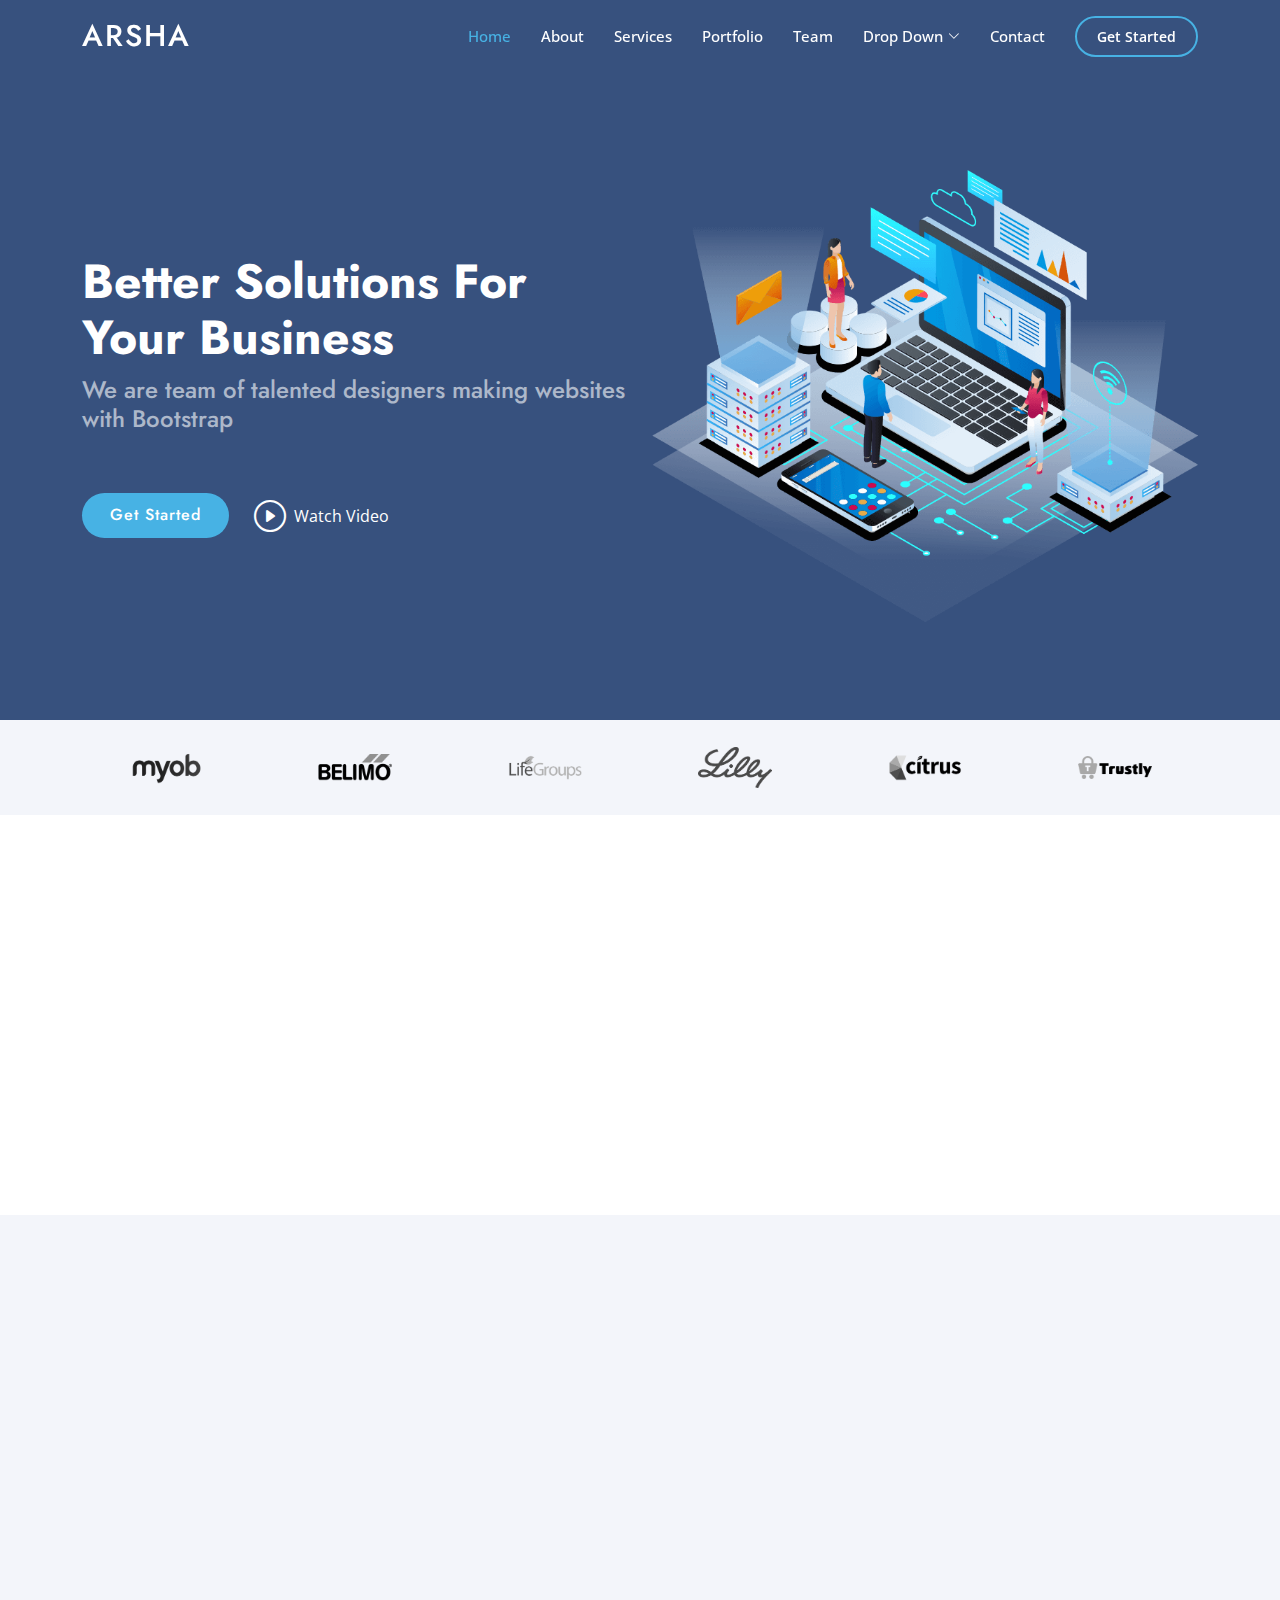
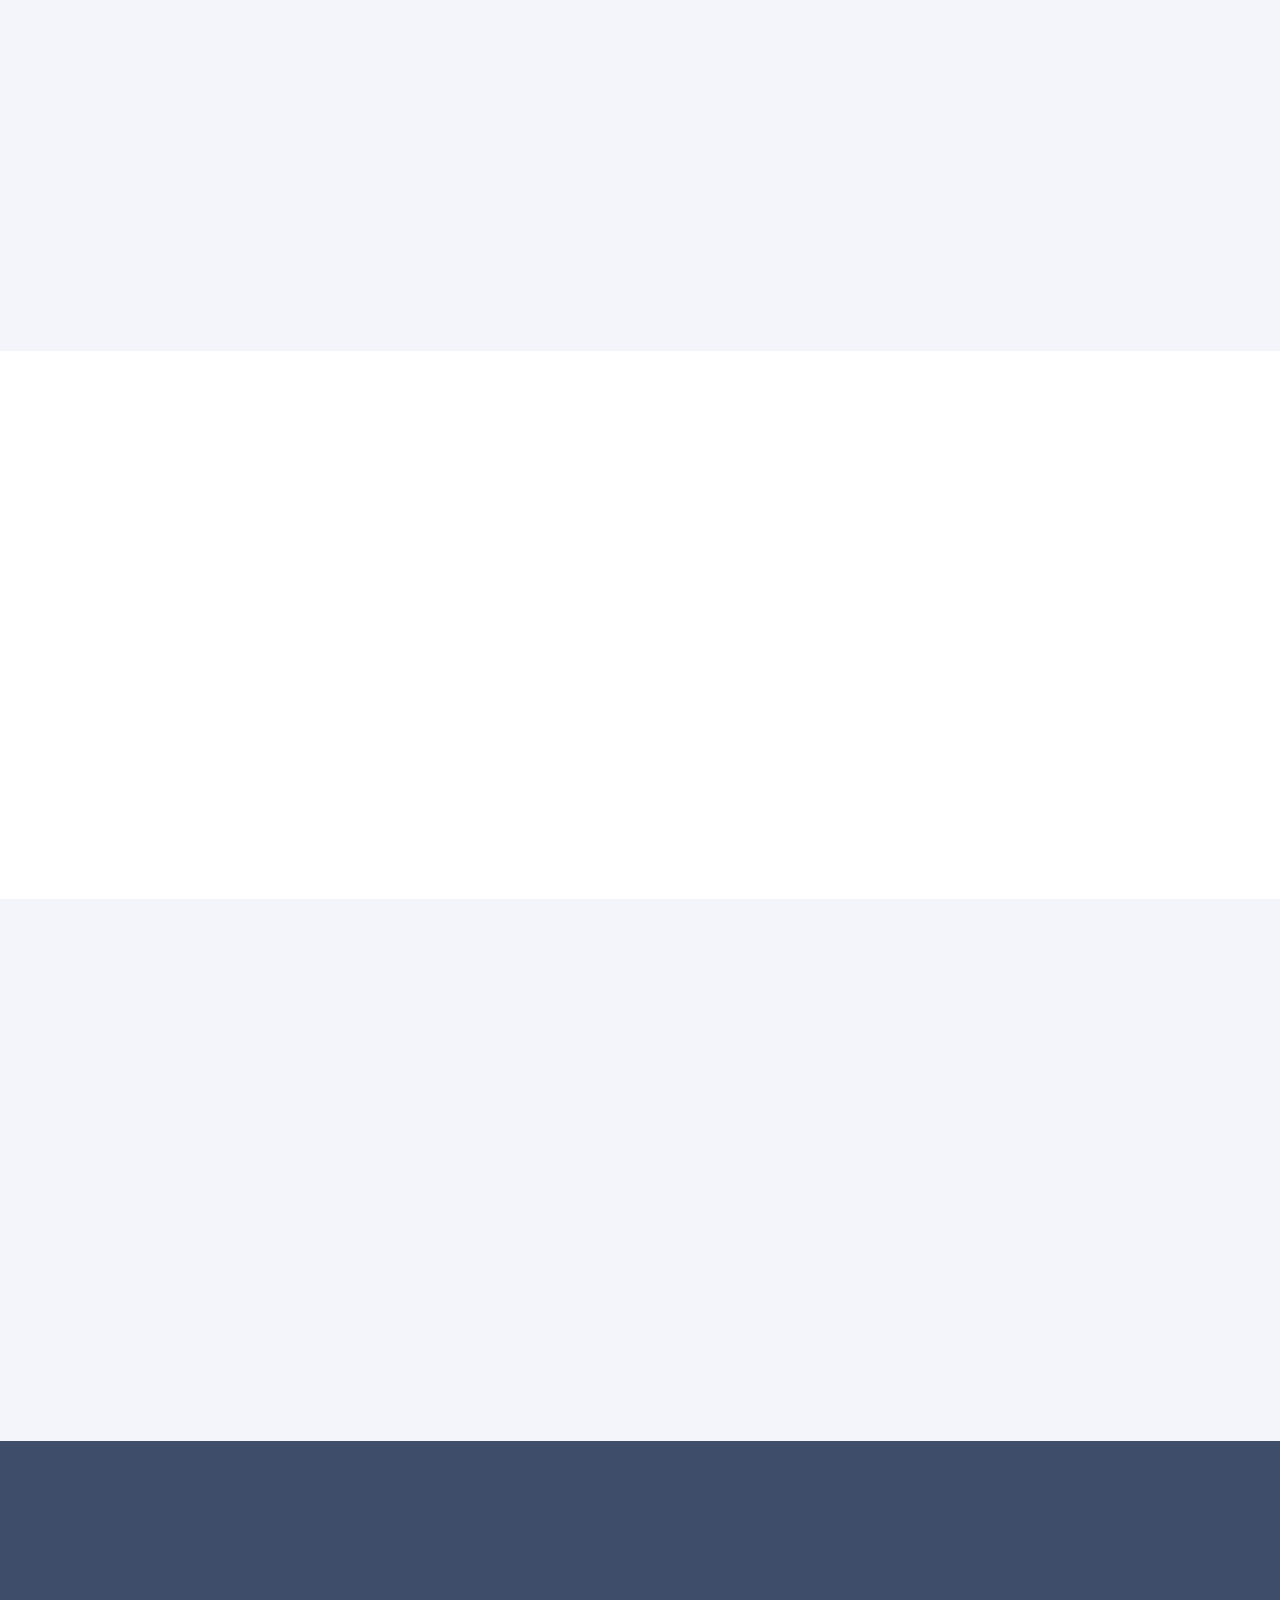
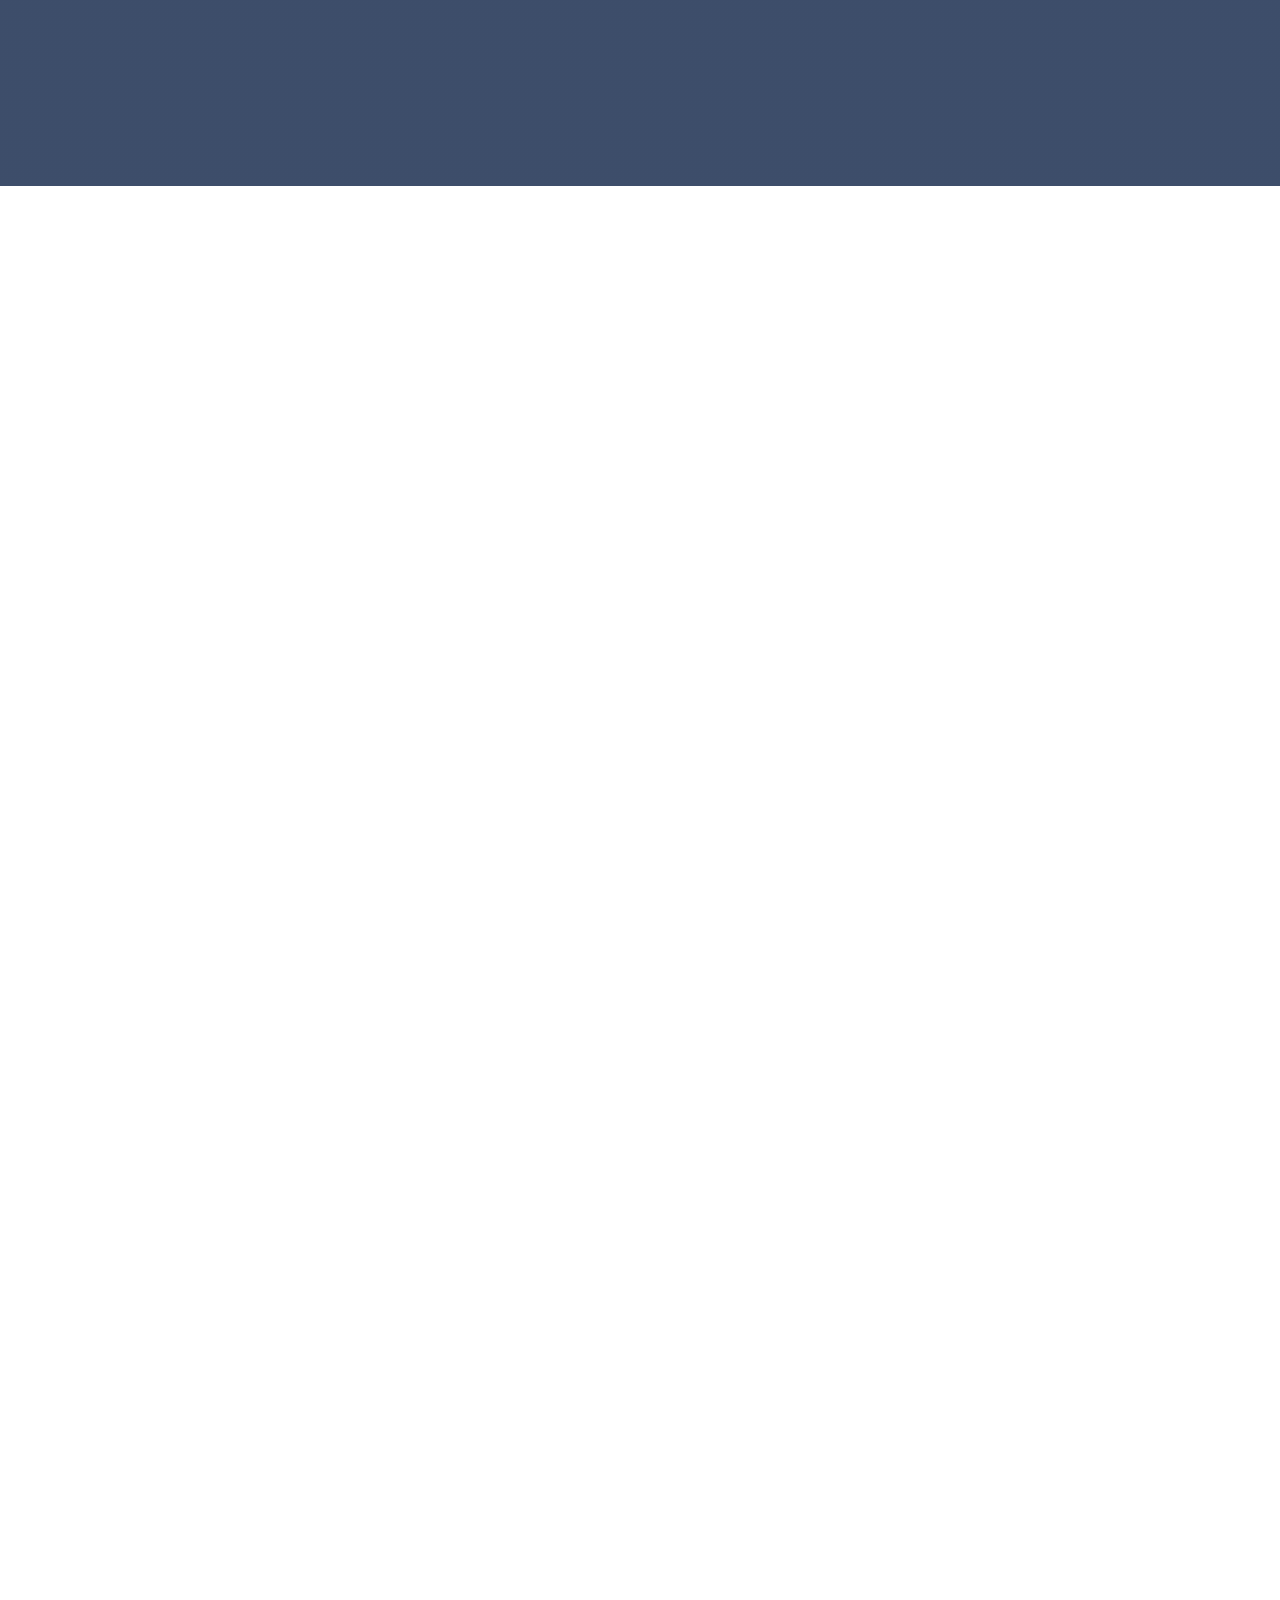
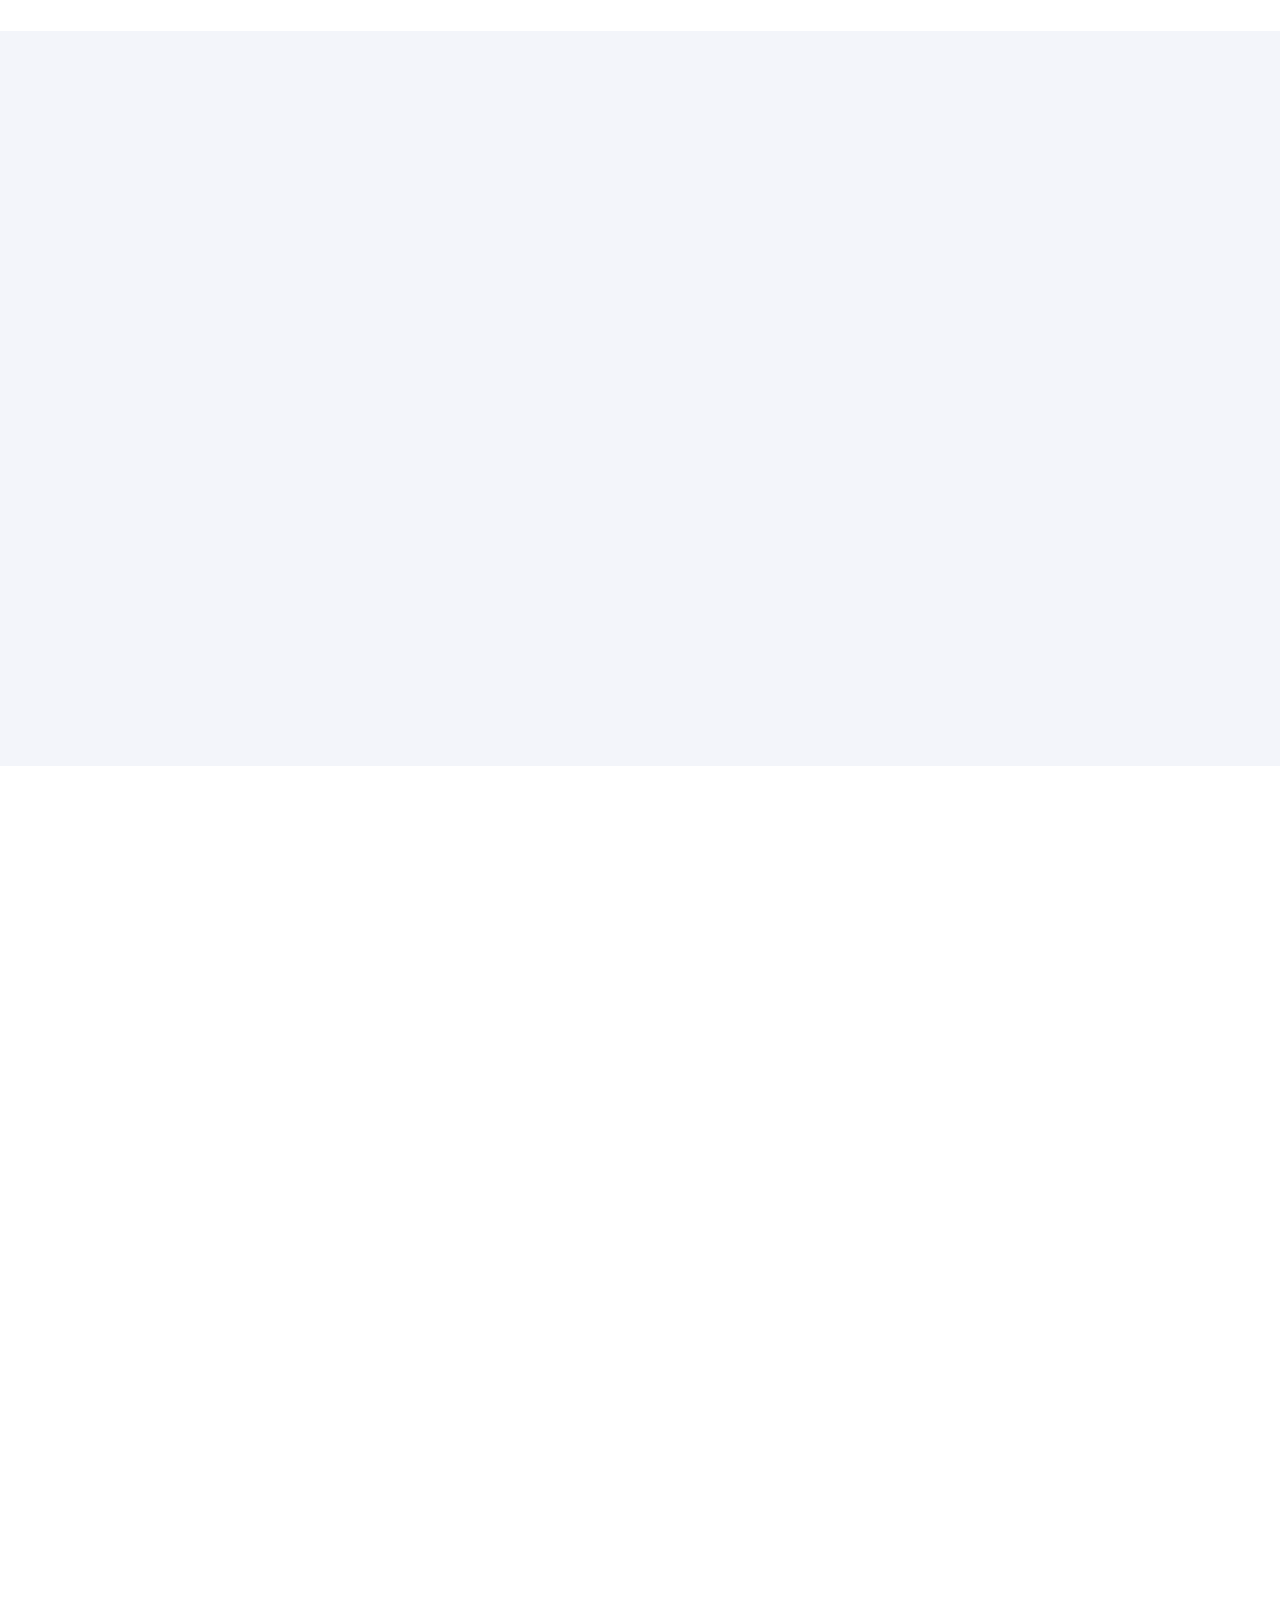
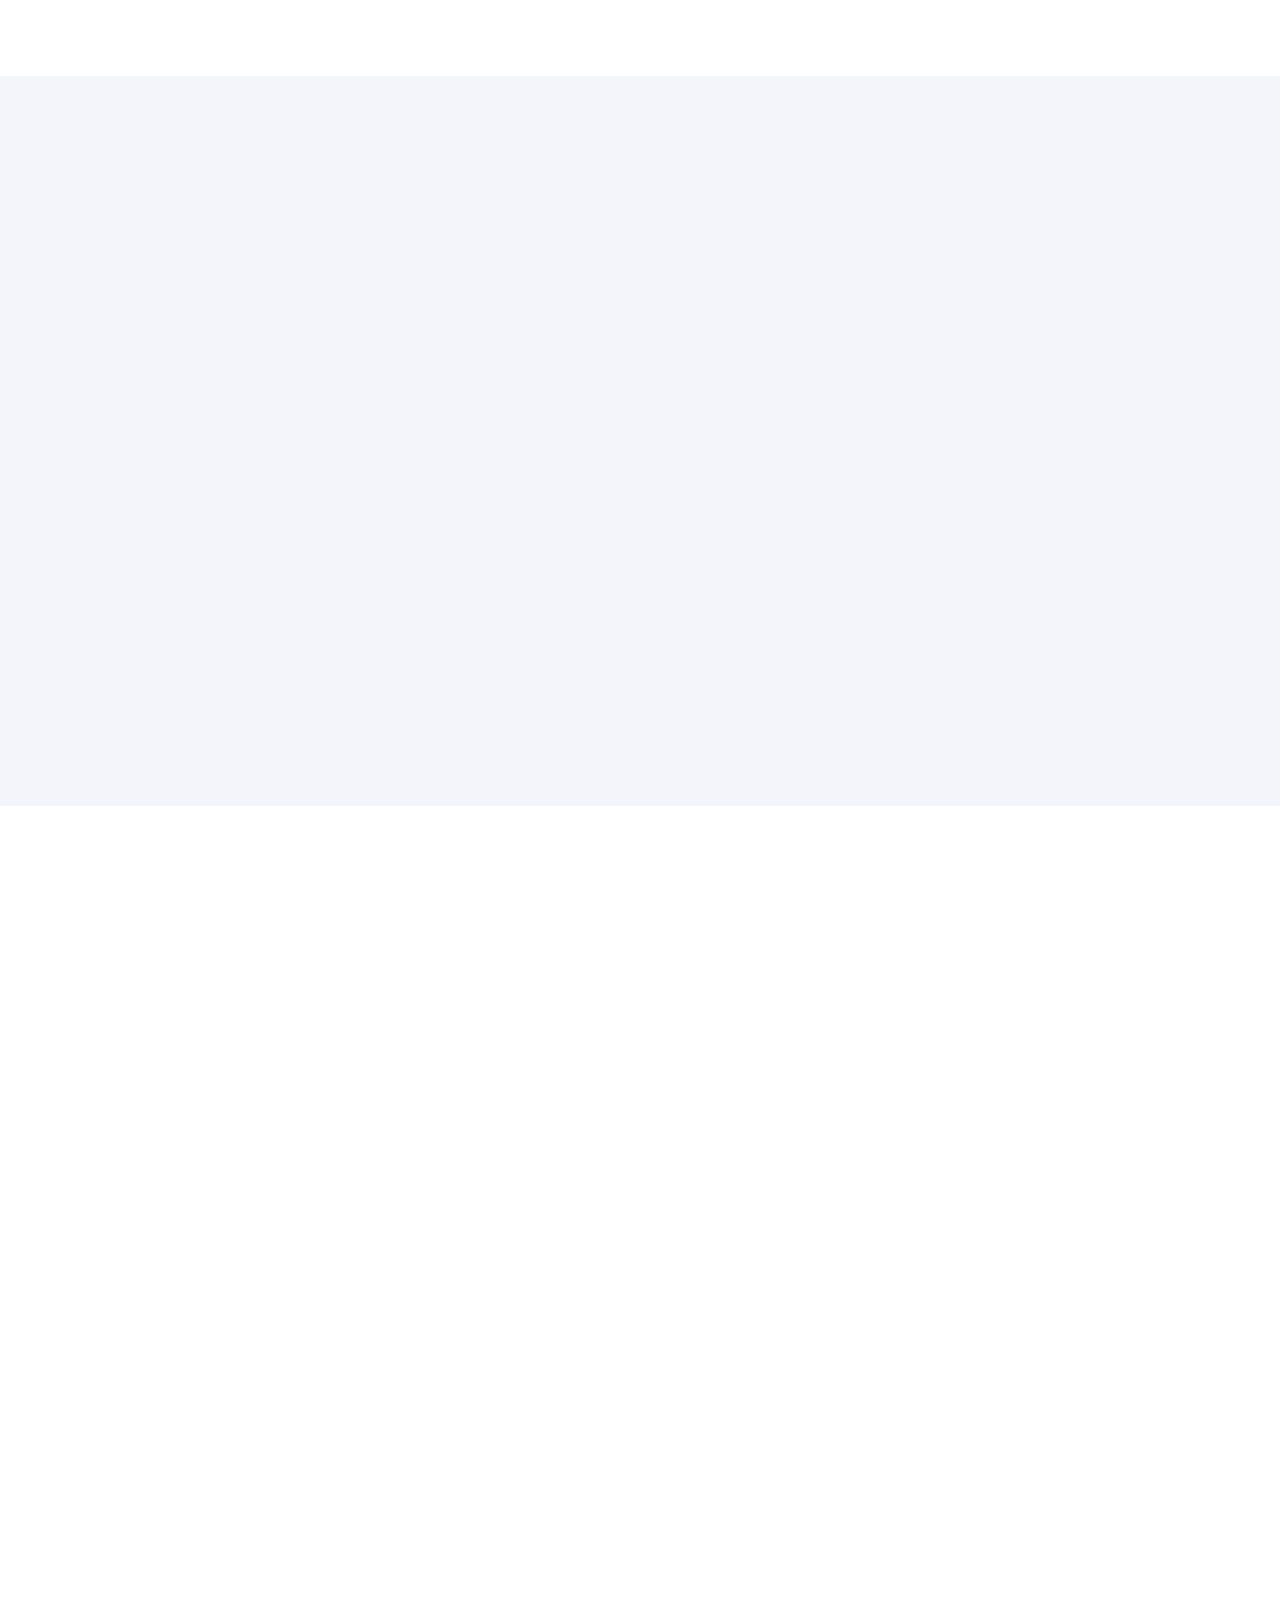
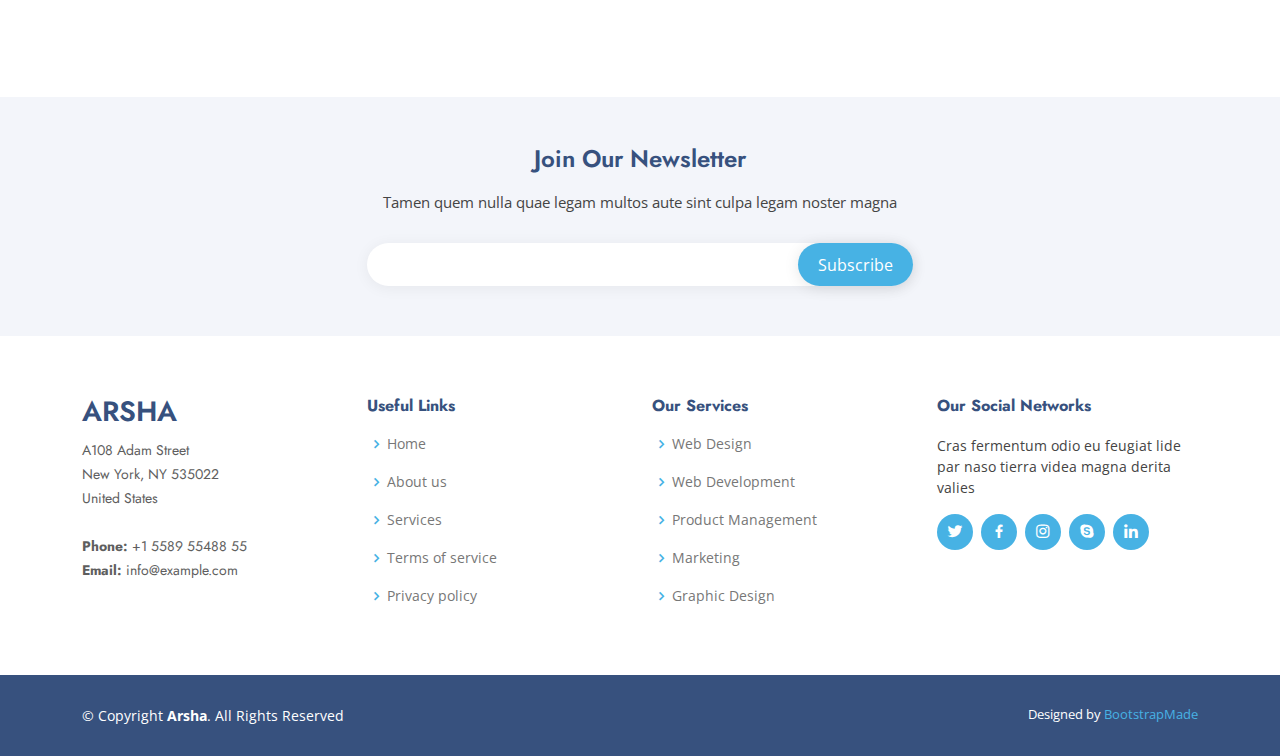
==== Arsha/index.html @ c4d9ca91 "criando pagina principal" ====
<!DOCTYPE html>
<html lang="en">

<head>
  <meta charset="utf-8">
  <meta content="width=device-width, initial-scale=1.0" name="viewport">

  <title>SkillTech</title>
  <meta content="" name="description">
  <meta content="" name="keywords">

  <!-- Favicons -->
  <link href="assets/img/favicon.png" rel="icon">
  <link href="assets/img/apple-touch-icon.png" rel="apple-touch-icon">

  <!-- Google Fonts -->
  <link href="https://fonts.googleapis.com/css?family=Open+Sans:300,300i,400,400i,600,600i,700,700i|Jost:300,300i,400,400i,500,500i,600,600i,700,700i|Poppins:300,300i,400,400i,500,500i,600,600i,700,700i" rel="stylesheet">

  <!-- Vendor CSS Files -->
  <link href="assets/vendor/aos/aos.css" rel="stylesheet">
  <link href="assets/vendor/bootstrap/css/bootstrap.min.css" rel="stylesheet">
  <link href="assets/vendor/bootstrap-icons/bootstrap-icons.css" rel="stylesheet">
  <link href="assets/vendor/boxicons/css/boxicons.min.css" rel="stylesheet">
  <link href="assets/vendor/glightbox/css/glightbox.min.css" rel="stylesheet">
  <link href="assets/vendor/remixicon/remixicon.css" rel="stylesheet">
  <link href="assets/vendor/swiper/swiper-bundle.min.css" rel="stylesheet">

  <!-- Template Main CSS File -->
  <link href="assets/css/style.css" rel="stylesheet">

  <!-- =======================================================
  * Template Name: Arsha
  * Updated: Sep 18 2023 with Bootstrap v5.3.2
  * Template URL: https://bootstrapmade.com/arsha-free-bootstrap-html-template-corporate/
  * Author: BootstrapMade.com
  * License: https://bootstrapmade.com/license/
  ======================================================== -->
</head>

<body>

  <!-- ======= Header ======= -->
  <header id="header" class="fixed-top ">
    <div class="container d-flex align-items-center">

      <h1 class="logo me-auto"><a href="index.html">Arsha</a></h1>
      <!-- Uncomment below if you prefer to use an image logo -->
      <!-- <a href="index.html" class="logo me-auto"><img src="assets/img/logo.png" alt="" class="img-fluid"></a>-->

      <nav id="navbar" class="navbar">
        <ul>
          <li><a class="nav-link scrollto active" href="#hero">Home</a></li>
          <li><a class="nav-link scrollto" href="#about">About</a></li>
          <li><a class="nav-link scrollto" href="#services">Services</a></li>
          <li><a class="nav-link   scrollto" href="#portfolio">Portfolio</a></li>
          <li><a class="nav-link scrollto" href="#team">Team</a></li>
          <li class="dropdown"><a href="#"><span>Drop Down</span> <i class="bi bi-chevron-down"></i></a>
            <ul>
              <li><a href="#">Drop Down 1</a></li>
              <li class="dropdown"><a href="#"><span>Deep Drop Down</span> <i class="bi bi-chevron-right"></i></a>
                <ul>
                  <li><a href="#">Deep Drop Down 1</a></li>
                  <li><a href="#">Deep Drop Down 2</a></li>
                  <li><a href="#">Deep Drop Down 3</a></li>
                  <li><a href="#">Deep Drop Down 4</a></li>
                  <li><a href="#">Deep Drop Down 5</a></li>
                </ul>
              </li>
              <li><a href="#">Drop Down 2</a></li>
              <li><a href="#">Drop Down 3</a></li>
              <li><a href="#">Drop Down 4</a></li>
            </ul>
          </li>
          <li><a class="nav-link scrollto" href="#contact">Contact</a></li>
          <li><a class="getstarted scrollto" href="#about">Get Started</a></li>
        </ul>
        <i class="bi bi-list mobile-nav-toggle"></i>
      </nav><!-- .navbar -->

    </div>
  </header><!-- End Header -->

  <!-- ======= Hero Section ======= -->
  <section id="hero" class="d-flex align-items-center">

    <div class="container">
      <div class="row">
        <div class="col-lg-6 d-flex flex-column justify-content-center pt-4 pt-lg-0 order-2 order-lg-1" data-aos="fade-up" data-aos-delay="200">
          <h1>Better Solutions For Your Business</h1>
          <h2>We are team of talented designers making websites with Bootstrap</h2>
          <div class="d-flex justify-content-center justify-content-lg-start">
            <a href="#about" class="btn-get-started scrollto">Get Started</a>
            <a href="https://www.youtube.com/watch?v=jDDaplaOz7Q" class="glightbox btn-watch-video"><i class="bi bi-play-circle"></i><span>Watch Video</span></a>
          </div>
        </div>
        <div class="col-lg-6 order-1 order-lg-2 hero-img" data-aos="zoom-in" data-aos-delay="200">
          <img src="assets/img/hero-img.png" class="img-fluid animated" alt="">
        </div>
      </div>
    </div>

  </section><!-- End Hero -->

  <main id="main">

    <!-- ======= Clients Section ======= -->
    <section id="clients" class="clients section-bg">
      <div class="container">

        <div class="row" data-aos="zoom-in">

          <div class="col-lg-2 col-md-4 col-6 d-flex align-items-center justify-content-center">
            <img src="assets/img/clients/client-1.png" class="img-fluid" alt="">
          </div>

          <div class="col-lg-2 col-md-4 col-6 d-flex align-items-center justify-content-center">
            <img src="assets/img/clients/client-2.png" class="img-fluid" alt="">
          </div>

          <div class="col-lg-2 col-md-4 col-6 d-flex align-items-center justify-content-center">
            <img src="assets/img/clients/client-3.png" class="img-fluid" alt="">
          </div>

          <div class="col-lg-2 col-md-4 col-6 d-flex align-items-center justify-content-center">
            <img src="assets/img/clients/client-4.png" class="img-fluid" alt="">
          </div>

          <div class="col-lg-2 col-md-4 col-6 d-flex align-items-center justify-content-center">
            <img src="assets/img/clients/client-5.png" class="img-fluid" alt="">
          </div>

          <div class="col-lg-2 col-md-4 col-6 d-flex align-items-center justify-content-center">
            <img src="assets/img/clients/client-6.png" class="img-fluid" alt="">
          </div>

        </div>

      </div>
    </section><!-- End Cliens Section -->

    <!-- ======= About Us Section ======= -->
    <section id="about" class="about">
      <div class="container" data-aos="fade-up">

        <div class="section-title">
          <h2>About Us</h2>
        </div>

        <div class="row content">
          <div class="col-lg-6">
            <p>
              Lorem ipsum dolor sit amet, consectetur adipiscing elit, sed do eiusmod tempor incididunt ut labore et dolore
              magna aliqua.
            </p>
            <ul>
              <li><i class="ri-check-double-line"></i> Ullamco laboris nisi ut aliquip ex ea commodo consequat</li>
              <li><i class="ri-check-double-line"></i> Duis aute irure dolor in reprehenderit in voluptate velit</li>
              <li><i class="ri-check-double-line"></i> Ullamco laboris nisi ut aliquip ex ea commodo consequat</li>
            </ul>
          </div>
          <div class="col-lg-6 pt-4 pt-lg-0">
            <p>
              Ullamco laboris nisi ut aliquip ex ea commodo consequat. Duis aute irure dolor in reprehenderit in voluptate
              velit esse cillum dolore eu fugiat nulla pariatur. Excepteur sint occaecat cupidatat non proident, sunt in
              culpa qui officia deserunt mollit anim id est laborum.
            </p>
            <a href="#" class="btn-learn-more">Learn More</a>
          </div>
        </div>

      </div>
    </section><!-- End About Us Section -->

    <!-- ======= Why Us Section ======= -->
    <section id="why-us" class="why-us section-bg">
      <div class="container-fluid" data-aos="fade-up">

        <div class="row">

          <div class="col-lg-7 d-flex flex-column justify-content-center align-items-stretch  order-2 order-lg-1">

            <div class="content">
              <h3>Eum ipsam laborum deleniti <strong>velit pariatur architecto aut nihil</strong></h3>
              <p>
                Lorem ipsum dolor sit amet, consectetur adipiscing elit, sed do eiusmod tempor incididunt ut labore et dolore magna aliqua. Duis aute irure dolor in reprehenderit
              </p>
            </div>

            <div class="accordion-list">
              <ul>
                <li>
                  <a data-bs-toggle="collapse" class="collapse" data-bs-target="#accordion-list-1"><span>01</span> Non consectetur a erat nam at lectus urna duis? <i class="bx bx-chevron-down icon-show"></i><i class="bx bx-chevron-up icon-close"></i></a>
                  <div id="accordion-list-1" class="collapse show" data-bs-parent=".accordion-list">
                    <p>
                      Feugiat pretium nibh ipsum consequat. Tempus iaculis urna id volutpat lacus laoreet non curabitur gravida. Venenatis lectus magna fringilla urna porttitor rhoncus dolor purus non.
                    </p>
                  </div>
                </li>

                <li>
                  <a data-bs-toggle="collapse" data-bs-target="#accordion-list-2" class="collapsed"><span>02</span> Feugiat scelerisque varius morbi enim nunc? <i class="bx bx-chevron-down icon-show"></i><i class="bx bx-chevron-up icon-close"></i></a>
                  <div id="accordion-list-2" class="collapse" data-bs-parent=".accordion-list">
                    <p>
                      Dolor sit amet consectetur adipiscing elit pellentesque habitant morbi. Id interdum velit laoreet id donec ultrices. Fringilla phasellus faucibus scelerisque eleifend donec pretium. Est pellentesque elit ullamcorper dignissim. Mauris ultrices eros in cursus turpis massa tincidunt dui.
                    </p>
                  </div>
                </li>

                <li>
                  <a data-bs-toggle="collapse" data-bs-target="#accordion-list-3" class="collapsed"><span>03</span> Dolor sit amet consectetur adipiscing elit? <i class="bx bx-chevron-down icon-show"></i><i class="bx bx-chevron-up icon-close"></i></a>
                  <div id="accordion-list-3" class="collapse" data-bs-parent=".accordion-list">
                    <p>
                      Eleifend mi in nulla posuere sollicitudin aliquam ultrices sagittis orci. Faucibus pulvinar elementum integer enim. Sem nulla pharetra diam sit amet nisl suscipit. Rutrum tellus pellentesque eu tincidunt. Lectus urna duis convallis convallis tellus. Urna molestie at elementum eu facilisis sed odio morbi quis
                    </p>
                  </div>
                </li>

              </ul>
            </div>

          </div>

          <div class="col-lg-5 align-items-stretch order-1 order-lg-2 img" style='background-image: url("assets/img/why-us.png");' data-aos="zoom-in" data-aos-delay="150">&nbsp;</div>
        </div>

      </div>
    </section><!-- End Why Us Section -->

    <!-- ======= Skills Section ======= -->
    <section id="skills" class="skills">
      <div class="container" data-aos="fade-up">

        <div class="row">
          <div class="col-lg-6 d-flex align-items-center" data-aos="fade-right" data-aos-delay="100">
            <img src="assets/img/skills.png" class="img-fluid" alt="">
          </div>
          <div class="col-lg-6 pt-4 pt-lg-0 content" data-aos="fade-left" data-aos-delay="100">
            <h3>Voluptatem dignissimos provident quasi corporis voluptates</h3>
            <p class="fst-italic">
              Lorem ipsum dolor sit amet, consectetur adipiscing elit, sed do eiusmod tempor incididunt ut labore et dolore
              magna aliqua.
            </p>

            <div class="skills-content">

              <div class="progress">
                <span class="skill">HTML <i class="val">100%</i></span>
                <div class="progress-bar-wrap">
                  <div class="progress-bar" role="progressbar" aria-valuenow="100" aria-valuemin="0" aria-valuemax="100"></div>
                </div>
              </div>

              <div class="progress">
                <span class="skill">CSS <i class="val">90%</i></span>
                <div class="progress-bar-wrap">
                  <div class="progress-bar" role="progressbar" aria-valuenow="90" aria-valuemin="0" aria-valuemax="100"></div>
                </div>
              </div>

              <div class="progress">
                <span class="skill">JavaScript <i class="val">75%</i></span>
                <div class="progress-bar-wrap">
                  <div class="progress-bar" role="progressbar" aria-valuenow="75" aria-valuemin="0" aria-valuemax="100"></div>
                </div>
              </div>

              <div class="progress">
                <span class="skill">Photoshop <i class="val">55%</i></span>
                <div class="progress-bar-wrap">
                  <div class="progress-bar" role="progressbar" aria-valuenow="55" aria-valuemin="0" aria-valuemax="100"></div>
                </div>
              </div>

            </div>

          </div>
        </div>

      </div>
    </section><!-- End Skills Section -->

    <!-- ======= Services Section ======= -->
    <section id="services" class="services section-bg">
      <div class="container" data-aos="fade-up">

        <div class="section-title">
          <h2>Services</h2>
          <p>Magnam dolores commodi suscipit. Necessitatibus eius consequatur ex aliquid fuga eum quidem. Sit sint consectetur velit. Quisquam quos quisquam cupiditate. Et nemo qui impedit suscipit alias ea. Quia fugiat sit in iste officiis commodi quidem hic quas.</p>
        </div>

        <div class="row">
          <div class="col-xl-3 col-md-6 d-flex align-items-stretch" data-aos="zoom-in" data-aos-delay="100">
            <div class="icon-box">
              <div class="icon"><i class="bx bxl-dribbble"></i></div>
              <h4><a href="">Lorem Ipsum</a></h4>
              <p>Voluptatum deleniti atque corrupti quos dolores et quas molestias excepturi</p>
            </div>
          </div>

          <div class="col-xl-3 col-md-6 d-flex align-items-stretch mt-4 mt-md-0" data-aos="zoom-in" data-aos-delay="200">
            <div class="icon-box">
              <div class="icon"><i class="bx bx-file"></i></div>
              <h4><a href="">Sed ut perspici</a></h4>
              <p>Duis aute irure dolor in reprehenderit in voluptate velit esse cillum dolore</p>
            </div>
          </div>

          <div class="col-xl-3 col-md-6 d-flex align-items-stretch mt-4 mt-xl-0" data-aos="zoom-in" data-aos-delay="300">
            <div class="icon-box">
              <div class="icon"><i class="bx bx-tachometer"></i></div>
              <h4><a href="">Magni Dolores</a></h4>
              <p>Excepteur sint occaecat cupidatat non proident, sunt in culpa qui officia</p>
            </div>
          </div>

          <div class="col-xl-3 col-md-6 d-flex align-items-stretch mt-4 mt-xl-0" data-aos="zoom-in" data-aos-delay="400">
            <div class="icon-box">
              <div class="icon"><i class="bx bx-layer"></i></div>
              <h4><a href="">Nemo Enim</a></h4>
              <p>At vero eos et accusamus et iusto odio dignissimos ducimus qui blanditiis</p>
            </div>
          </div>

        </div>

      </div>
    </section><!-- End Services Section -->

    <!-- ======= Cta Section ======= -->
    <section id="cta" class="cta">
      <div class="container" data-aos="zoom-in">

        <div class="row">
          <div class="col-lg-9 text-center text-lg-start">
            <h3>Call To Action</h3>
            <p> Duis aute irure dolor in reprehenderit in voluptate velit esse cillum dolore eu fugiat nulla pariatur. Excepteur sint occaecat cupidatat non proident, sunt in culpa qui officia deserunt mollit anim id est laborum.</p>
          </div>
          <div class="col-lg-3 cta-btn-container text-center">
            <a class="cta-btn align-middle" href="#">Call To Action</a>
          </div>
        </div>

      </div>
    </section><!-- End Cta Section -->

    <!-- ======= Portfolio Section ======= -->
    <section id="portfolio" class="portfolio">
      <div class="container" data-aos="fade-up">

        <div class="section-title">
          <h2>Portfolio</h2>
          <p>Magnam dolores commodi suscipit. Necessitatibus eius consequatur ex aliquid fuga eum quidem. Sit sint consectetur velit. Quisquam quos quisquam cupiditate. Et nemo qui impedit suscipit alias ea. Quia fugiat sit in iste officiis commodi quidem hic quas.</p>
        </div>

        <ul id="portfolio-flters" class="d-flex justify-content-center" data-aos="fade-up" data-aos-delay="100">
          <li data-filter="*" class="filter-active">All</li>
          <li data-filter=".filter-app">App</li>
          <li data-filter=".filter-card">Card</li>
          <li data-filter=".filter-web">Web</li>
        </ul>

        <div class="row portfolio-container" data-aos="fade-up" data-aos-delay="200">

          <div class="col-lg-4 col-md-6 portfolio-item filter-app">
            <div class="portfolio-img"><img src="assets/img/portfolio/portfolio-1.jpg" class="img-fluid" alt=""></div>
            <div class="portfolio-info">
              <h4>App 1</h4>
              <p>App</p>
              <a href="assets/img/portfolio/portfolio-1.jpg" data-gallery="portfolioGallery" class="portfolio-lightbox preview-link" title="App 1"><i class="bx bx-plus"></i></a>
              <a href="portfolio-details.html" class="details-link" title="More Details"><i class="bx bx-link"></i></a>
            </div>
          </div>

          <div class="col-lg-4 col-md-6 portfolio-item filter-web">
            <div class="portfolio-img"><img src="assets/img/portfolio/portfolio-2.jpg" class="img-fluid" alt=""></div>
            <div class="portfolio-info">
              <h4>Web 3</h4>
              <p>Web</p>
              <a href="assets/img/portfolio/portfolio-2.jpg" data-gallery="portfolioGallery" class="portfolio-lightbox preview-link" title="Web 3"><i class="bx bx-plus"></i></a>
              <a href="portfolio-details.html" class="details-link" title="More Details"><i class="bx bx-link"></i></a>
            </div>
          </div>

          <div class="col-lg-4 col-md-6 portfolio-item filter-app">
            <div class="portfolio-img"><img src="assets/img/portfolio/portfolio-3.jpg" class="img-fluid" alt=""></div>
            <div class="portfolio-info">
              <h4>App 2</h4>
              <p>App</p>
              <a href="assets/img/portfolio/portfolio-3.jpg" data-gallery="portfolioGallery" class="portfolio-lightbox preview-link" title="App 2"><i class="bx bx-plus"></i></a>
              <a href="portfolio-details.html" class="details-link" title="More Details"><i class="bx bx-link"></i></a>
            </div>
          </div>

          <div class="col-lg-4 col-md-6 portfolio-item filter-card">
            <div class="portfolio-img"><img src="assets/img/portfolio/portfolio-4.jpg" class="img-fluid" alt=""></div>
            <div class="portfolio-info">
              <h4>Card 2</h4>
              <p>Card</p>
              <a href="assets/img/portfolio/portfolio-4.jpg" data-gallery="portfolioGallery" class="portfolio-lightbox preview-link" title="Card 2"><i class="bx bx-plus"></i></a>
              <a href="portfolio-details.html" class="details-link" title="More Details"><i class="bx bx-link"></i></a>
            </div>
          </div>

          <div class="col-lg-4 col-md-6 portfolio-item filter-web">
            <div class="portfolio-img"><img src="assets/img/portfolio/portfolio-5.jpg" class="img-fluid" alt=""></div>
            <div class="portfolio-info">
              <h4>Web 2</h4>
              <p>Web</p>
              <a href="assets/img/portfolio/portfolio-5.jpg" data-gallery="portfolioGallery" class="portfolio-lightbox preview-link" title="Web 2"><i class="bx bx-plus"></i></a>
              <a href="portfolio-details.html" class="details-link" title="More Details"><i class="bx bx-link"></i></a>
            </div>
          </div>

          <div class="col-lg-4 col-md-6 portfolio-item filter-app">
            <div class="portfolio-img"><img src="assets/img/portfolio/portfolio-6.jpg" class="img-fluid" alt=""></div>
            <div class="portfolio-info">
              <h4>App 3</h4>
              <p>App</p>
              <a href="assets/img/portfolio/portfolio-6.jpg" data-gallery="portfolioGallery" class="portfolio-lightbox preview-link" title="App 3"><i class="bx bx-plus"></i></a>
              <a href="portfolio-details.html" class="details-link" title="More Details"><i class="bx bx-link"></i></a>
            </div>
          </div>

          <div class="col-lg-4 col-md-6 portfolio-item filter-card">
            <div class="portfolio-img"><img src="assets/img/portfolio/portfolio-7.jpg" class="img-fluid" alt=""></div>
            <div class="portfolio-info">
              <h4>Card 1</h4>
              <p>Card</p>
              <a href="assets/img/portfolio/portfolio-7.jpg" data-gallery="portfolioGallery" class="portfolio-lightbox preview-link" title="Card 1"><i class="bx bx-plus"></i></a>
              <a href="portfolio-details.html" class="details-link" title="More Details"><i class="bx bx-link"></i></a>
            </div>
          </div>

          <div class="col-lg-4 col-md-6 portfolio-item filter-card">
            <div class="portfolio-img"><img src="assets/img/portfolio/portfolio-8.jpg" class="img-fluid" alt=""></div>
            <div class="portfolio-info">
              <h4>Card 3</h4>
              <p>Card</p>
              <a href="assets/img/portfolio/portfolio-8.jpg" data-gallery="portfolioGallery" class="portfolio-lightbox preview-link" title="Card 3"><i class="bx bx-plus"></i></a>
              <a href="portfolio-details.html" class="details-link" title="More Details"><i class="bx bx-link"></i></a>
            </div>
          </div>

          <div class="col-lg-4 col-md-6 portfolio-item filter-web">
            <div class="portfolio-img"><img src="assets/img/portfolio/portfolio-9.jpg" class="img-fluid" alt=""></div>
            <div class="portfolio-info">
              <h4>Web 3</h4>
              <p>Web</p>
              <a href="assets/img/portfolio/portfolio-9.jpg" data-gallery="portfolioGallery" class="portfolio-lightbox preview-link" title="Web 3"><i class="bx bx-plus"></i></a>
              <a href="portfolio-details.html" class="details-link" title="More Details"><i class="bx bx-link"></i></a>
            </div>
          </div>

        </div>

      </div>
    </section><!-- End Portfolio Section -->

    <!-- ======= Team Section ======= -->
    <section id="team" class="team section-bg">
      <div class="container" data-aos="fade-up">

        <div class="section-title">
          <h2>Team</h2>
          <p>Magnam dolores commodi suscipit. Necessitatibus eius consequatur ex aliquid fuga eum quidem. Sit sint consectetur velit. Quisquam quos quisquam cupiditate. Et nemo qui impedit suscipit alias ea. Quia fugiat sit in iste officiis commodi quidem hic quas.</p>
        </div>

        <div class="row">

          <div class="col-lg-6" data-aos="zoom-in" data-aos-delay="100">
            <div class="member d-flex align-items-start">
              <div class="pic"><img src="assets/img/team/team-1.jpg" class="img-fluid" alt=""></div>
              <div class="member-info">
                <h4>Walter White</h4>
                <span>Chief Executive Officer</span>
                <p>Explicabo voluptatem mollitia et repellat qui dolorum quasi</p>
                <div class="social">
                  <a href=""><i class="ri-twitter-fill"></i></a>
                  <a href=""><i class="ri-facebook-fill"></i></a>
                  <a href=""><i class="ri-instagram-fill"></i></a>
                  <a href=""> <i class="ri-linkedin-box-fill"></i> </a>
                </div>
              </div>
            </div>
          </div>

          <div class="col-lg-6 mt-4 mt-lg-0" data-aos="zoom-in" data-aos-delay="200">
            <div class="member d-flex align-items-start">
              <div class="pic"><img src="assets/img/team/team-2.jpg" class="img-fluid" alt=""></div>
              <div class="member-info">
                <h4>Sarah Jhonson</h4>
                <span>Product Manager</span>
                <p>Aut maiores voluptates amet et quis praesentium qui senda para</p>
                <div class="social">
                  <a href=""><i class="ri-twitter-fill"></i></a>
                  <a href=""><i class="ri-facebook-fill"></i></a>
                  <a href=""><i class="ri-instagram-fill"></i></a>
                  <a href=""> <i class="ri-linkedin-box-fill"></i> </a>
                </div>
              </div>
            </div>
          </div>

          <div class="col-lg-6 mt-4" data-aos="zoom-in" data-aos-delay="300">
            <div class="member d-flex align-items-start">
              <div class="pic"><img src="assets/img/team/team-3.jpg" class="img-fluid" alt=""></div>
              <div class="member-info">
                <h4>William Anderson</h4>
                <span>CTO</span>
                <p>Quisquam facilis cum velit laborum corrupti fuga rerum quia</p>
                <div class="social">
                  <a href=""><i class="ri-twitter-fill"></i></a>
                  <a href=""><i class="ri-facebook-fill"></i></a>
                  <a href=""><i class="ri-instagram-fill"></i></a>
                  <a href=""> <i class="ri-linkedin-box-fill"></i> </a>
                </div>
              </div>
            </div>
          </div>

          <div class="col-lg-6 mt-4" data-aos="zoom-in" data-aos-delay="400">
            <div class="member d-flex align-items-start">
              <div class="pic"><img src="assets/img/team/team-4.jpg" class="img-fluid" alt=""></div>
              <div class="member-info">
                <h4>Amanda Jepson</h4>
                <span>Accountant</span>
                <p>Dolorum tempora officiis odit laborum officiis et et accusamus</p>
                <div class="social">
                  <a href=""><i class="ri-twitter-fill"></i></a>
                  <a href=""><i class="ri-facebook-fill"></i></a>
                  <a href=""><i class="ri-instagram-fill"></i></a>
                  <a href=""> <i class="ri-linkedin-box-fill"></i> </a>
                </div>
              </div>
            </div>
          </div>

        </div>

      </div>
    </section><!-- End Team Section -->

    <!-- ======= Pricing Section ======= -->
    <section id="pricing" class="pricing">
      <div class="container" data-aos="fade-up">

        <div class="section-title">
          <h2>Pricing</h2>
          <p>Magnam dolores commodi suscipit. Necessitatibus eius consequatur ex aliquid fuga eum quidem. Sit sint consectetur velit. Quisquam quos quisquam cupiditate. Et nemo qui impedit suscipit alias ea. Quia fugiat sit in iste officiis commodi quidem hic quas.</p>
        </div>

        <div class="row">

          <div class="col-lg-4" data-aos="fade-up" data-aos-delay="100">
            <div class="box">
              <h3>Free Plan</h3>
              <h4><sup>$</sup>0<span>per month</span></h4>
              <ul>
                <li><i class="bx bx-check"></i> Quam adipiscing vitae proin</li>
                <li><i class="bx bx-check"></i> Nec feugiat nisl pretium</li>
                <li><i class="bx bx-check"></i> Nulla at volutpat diam uteera</li>
                <li class="na"><i class="bx bx-x"></i> <span>Pharetra massa massa ultricies</span></li>
                <li class="na"><i class="bx bx-x"></i> <span>Massa ultricies mi quis hendrerit</span></li>
              </ul>
              <a href="#" class="buy-btn">Get Started</a>
            </div>
          </div>

          <div class="col-lg-4 mt-4 mt-lg-0" data-aos="fade-up" data-aos-delay="200">
            <div class="box featured">
              <h3>Business Plan</h3>
              <h4><sup>$</sup>29<span>per month</span></h4>
              <ul>
                <li><i class="bx bx-check"></i> Quam adipiscing vitae proin</li>
                <li><i class="bx bx-check"></i> Nec feugiat nisl pretium</li>
                <li><i class="bx bx-check"></i> Nulla at volutpat diam uteera</li>
                <li><i class="bx bx-check"></i> Pharetra massa massa ultricies</li>
                <li><i class="bx bx-check"></i> Massa ultricies mi quis hendrerit</li>
              </ul>
              <a href="#" class="buy-btn">Get Started</a>
            </div>
          </div>

          <div class="col-lg-4 mt-4 mt-lg-0" data-aos="fade-up" data-aos-delay="300">
            <div class="box">
              <h3>Developer Plan</h3>
              <h4><sup>$</sup>49<span>per month</span></h4>
              <ul>
                <li><i class="bx bx-check"></i> Quam adipiscing vitae proin</li>
                <li><i class="bx bx-check"></i> Nec feugiat nisl pretium</li>
                <li><i class="bx bx-check"></i> Nulla at volutpat diam uteera</li>
                <li><i class="bx bx-check"></i> Pharetra massa massa ultricies</li>
                <li><i class="bx bx-check"></i> Massa ultricies mi quis hendrerit</li>
              </ul>
              <a href="#" class="buy-btn">Get Started</a>
            </div>
          </div>

        </div>

      </div>
    </section><!-- End Pricing Section -->

    <!-- ======= Frequently Asked Questions Section ======= -->
    <section id="faq" class="faq section-bg">
      <div class="container" data-aos="fade-up">

        <div class="section-title">
          <h2>Frequently Asked Questions</h2>
          <p>Magnam dolores commodi suscipit. Necessitatibus eius consequatur ex aliquid fuga eum quidem. Sit sint consectetur velit. Quisquam quos quisquam cupiditate. Et nemo qui impedit suscipit alias ea. Quia fugiat sit in iste officiis commodi quidem hic quas.</p>
        </div>

        <div class="faq-list">
          <ul>
            <li data-aos="fade-up" data-aos-delay="100">
              <i class="bx bx-help-circle icon-help"></i> <a data-bs-toggle="collapse" class="collapse" data-bs-target="#faq-list-1">Non consectetur a erat nam at lectus urna duis? <i class="bx bx-chevron-down icon-show"></i><i class="bx bx-chevron-up icon-close"></i></a>
              <div id="faq-list-1" class="collapse show" data-bs-parent=".faq-list">
                <p>
                  Feugiat pretium nibh ipsum consequat. Tempus iaculis urna id volutpat lacus laoreet non curabitur gravida. Venenatis lectus magna fringilla urna porttitor rhoncus dolor purus non.
                </p>
              </div>
            </li>

            <li data-aos="fade-up" data-aos-delay="200">
              <i class="bx bx-help-circle icon-help"></i> <a data-bs-toggle="collapse" data-bs-target="#faq-list-2" class="collapsed">Feugiat scelerisque varius morbi enim nunc? <i class="bx bx-chevron-down icon-show"></i><i class="bx bx-chevron-up icon-close"></i></a>
              <div id="faq-list-2" class="collapse" data-bs-parent=".faq-list">
                <p>
                  Dolor sit amet consectetur adipiscing elit pellentesque habitant morbi. Id interdum velit laoreet id donec ultrices. Fringilla phasellus faucibus scelerisque eleifend donec pretium. Est pellentesque elit ullamcorper dignissim. Mauris ultrices eros in cursus turpis massa tincidunt dui.
                </p>
              </div>
            </li>

            <li data-aos="fade-up" data-aos-delay="300">
              <i class="bx bx-help-circle icon-help"></i> <a data-bs-toggle="collapse" data-bs-target="#faq-list-3" class="collapsed">Dolor sit amet consectetur adipiscing elit? <i class="bx bx-chevron-down icon-show"></i><i class="bx bx-chevron-up icon-close"></i></a>
              <div id="faq-list-3" class="collapse" data-bs-parent=".faq-list">
                <p>
                  Eleifend mi in nulla posuere sollicitudin aliquam ultrices sagittis orci. Faucibus pulvinar elementum integer enim. Sem nulla pharetra diam sit amet nisl suscipit. Rutrum tellus pellentesque eu tincidunt. Lectus urna duis convallis convallis tellus. Urna molestie at elementum eu facilisis sed odio morbi quis
                </p>
              </div>
            </li>

            <li data-aos="fade-up" data-aos-delay="400">
              <i class="bx bx-help-circle icon-help"></i> <a data-bs-toggle="collapse" data-bs-target="#faq-list-4" class="collapsed">Tempus quam pellentesque nec nam aliquam sem et tortor consequat? <i class="bx bx-chevron-down icon-show"></i><i class="bx bx-chevron-up icon-close"></i></a>
              <div id="faq-list-4" class="collapse" data-bs-parent=".faq-list">
                <p>
                  Molestie a iaculis at erat pellentesque adipiscing commodo. Dignissim suspendisse in est ante in. Nunc vel risus commodo viverra maecenas accumsan. Sit amet nisl suscipit adipiscing bibendum est. Purus gravida quis blandit turpis cursus in.
                </p>
              </div>
            </li>

            <li data-aos="fade-up" data-aos-delay="500">
              <i class="bx bx-help-circle icon-help"></i> <a data-bs-toggle="collapse" data-bs-target="#faq-list-5" class="collapsed">Tortor vitae purus faucibus ornare. Varius vel pharetra vel turpis nunc eget lorem dolor? <i class="bx bx-chevron-down icon-show"></i><i class="bx bx-chevron-up icon-close"></i></a>
              <div id="faq-list-5" class="collapse" data-bs-parent=".faq-list">
                <p>
                  Laoreet sit amet cursus sit amet dictum sit amet justo. Mauris vitae ultricies leo integer malesuada nunc vel. Tincidunt eget nullam non nisi est sit amet. Turpis nunc eget lorem dolor sed. Ut venenatis tellus in metus vulputate eu scelerisque.
                </p>
              </div>
            </li>

          </ul>
        </div>

      </div>
    </section><!-- End Frequently Asked Questions Section -->

    <!-- ======= Contact Section ======= -->
    <section id="contact" class="contact">
      <div class="container" data-aos="fade-up">

        <div class="section-title">
          <h2>Contact</h2>
          <p>Magnam dolores commodi suscipit. Necessitatibus eius consequatur ex aliquid fuga eum quidem. Sit sint consectetur velit. Quisquam quos quisquam cupiditate. Et nemo qui impedit suscipit alias ea. Quia fugiat sit in iste officiis commodi quidem hic quas.</p>
        </div>

        <div class="row">

          <div class="col-lg-5 d-flex align-items-stretch">
            <div class="info">
              <div class="address">
                <i class="bi bi-geo-alt"></i>
                <h4>Location:</h4>
                <p>A108 Adam Street, New York, NY 535022</p>
              </div>

              <div class="email">
                <i class="bi bi-envelope"></i>
                <h4>Email:</h4>
                <p>info@example.com</p>
              </div>

              <div class="phone">
                <i class="bi bi-phone"></i>
                <h4>Call:</h4>
                <p>+1 5589 55488 55s</p>
              </div>

              <iframe src="https://www.google.com/maps/embed?pb=!1m14!1m8!1m3!1d12097.433213460943!2d-74.0062269!3d40.7101282!3m2!1i1024!2i768!4f13.1!3m3!1m2!1s0x0%3A0xb89d1fe6bc499443!2sDowntown+Conference+Center!5e0!3m2!1smk!2sbg!4v1539943755621" frameborder="0" style="border:0; width: 100%; height: 290px;" allowfullscreen></iframe>
            </div>

          </div>

          <div class="col-lg-7 mt-5 mt-lg-0 d-flex align-items-stretch">
            <form action="forms/contact.php" method="post" role="form" class="php-email-form">
              <div class="row">
                <div class="form-group col-md-6">
                  <label for="name">Your Name</label>
                  <input type="text" name="name" class="form-control" id="name" required>
                </div>
                <div class="form-group col-md-6">
                  <label for="name">Your Email</label>
                  <input type="email" class="form-control" name="email" id="email" required>
                </div>
              </div>
              <div class="form-group">
                <label for="name">Subject</label>
                <input type="text" class="form-control" name="subject" id="subject" required>
              </div>
              <div class="form-group">
                <label for="name">Message</label>
                <textarea class="form-control" name="message" rows="10" required></textarea>
              </div>
              <div class="my-3">
                <div class="loading">Loading</div>
                <div class="error-message"></div>
                <div class="sent-message">Your message has been sent. Thank you!</div>
              </div>
              <div class="text-center"><button type="submit">Send Message</button></div>
            </form>
          </div>

        </div>

      </div>
    </section><!-- End Contact Section -->

  </main><!-- End #main -->

  <!-- ======= Footer ======= -->
  <footer id="footer">

    <div class="footer-newsletter">
      <div class="container">
        <div class="row justify-content-center">
          <div class="col-lg-6">
            <h4>Join Our Newsletter</h4>
            <p>Tamen quem nulla quae legam multos aute sint culpa legam noster magna</p>
            <form action="" method="post">
              <input type="email" name="email"><input type="submit" value="Subscribe">
            </form>
          </div>
        </div>
      </div>
    </div>

    <div class="footer-top">
      <div class="container">
        <div class="row">

          <div class="col-lg-3 col-md-6 footer-contact">
            <h3>Arsha</h3>
            <p>
              A108 Adam Street <br>
              New York, NY 535022<br>
              United States <br><br>
              <strong>Phone:</strong> +1 5589 55488 55<br>
              <strong>Email:</strong> info@example.com<br>
            </p>
          </div>

          <div class="col-lg-3 col-md-6 footer-links">
            <h4>Useful Links</h4>
            <ul>
              <li><i class="bx bx-chevron-right"></i> <a href="#">Home</a></li>
              <li><i class="bx bx-chevron-right"></i> <a href="#">About us</a></li>
              <li><i class="bx bx-chevron-right"></i> <a href="#">Services</a></li>
              <li><i class="bx bx-chevron-right"></i> <a href="#">Terms of service</a></li>
              <li><i class="bx bx-chevron-right"></i> <a href="#">Privacy policy</a></li>
            </ul>
          </div>

          <div class="col-lg-3 col-md-6 footer-links">
            <h4>Our Services</h4>
            <ul>
              <li><i class="bx bx-chevron-right"></i> <a href="#">Web Design</a></li>
              <li><i class="bx bx-chevron-right"></i> <a href="#">Web Development</a></li>
              <li><i class="bx bx-chevron-right"></i> <a href="#">Product Management</a></li>
              <li><i class="bx bx-chevron-right"></i> <a href="#">Marketing</a></li>
              <li><i class="bx bx-chevron-right"></i> <a href="#">Graphic Design</a></li>
            </ul>
          </div>

          <div class="col-lg-3 col-md-6 footer-links">
            <h4>Our Social Networks</h4>
            <p>Cras fermentum odio eu feugiat lide par naso tierra videa magna derita valies</p>
            <div class="social-links mt-3">
              <a href="#" class="twitter"><i class="bx bxl-twitter"></i></a>
              <a href="#" class="facebook"><i class="bx bxl-facebook"></i></a>
              <a href="#" class="instagram"><i class="bx bxl-instagram"></i></a>
              <a href="#" class="google-plus"><i class="bx bxl-skype"></i></a>
              <a href="#" class="linkedin"><i class="bx bxl-linkedin"></i></a>
            </div>
          </div>

        </div>
      </div>
    </div>

    <div class="container footer-bottom clearfix">
      <div class="copyright">
        &copy; Copyright <strong><span>Arsha</span></strong>. All Rights Reserved
      </div>
      <div class="credits">
        <!-- All the links in the footer should remain intact. -->
        <!-- You can delete the links only if you purchased the pro version. -->
        <!-- Licensing information: https://bootstrapmade.com/license/ -->
        <!-- Purchase the pro version with working PHP/AJAX contact form: https://bootstrapmade.com/arsha-free-bootstrap-html-template-corporate/ -->
        Designed by <a href="https://bootstrapmade.com/">BootstrapMade</a>
      </div>
    </div>
  </footer><!-- End Footer -->

  <div id="preloader"></div>
  <a href="#" class="back-to-top d-flex align-items-center justify-content-center"><i class="bi bi-arrow-up-short"></i></a>

  <!-- Vendor JS Files -->
  <script src="assets/vendor/aos/aos.js"></script>
  <script src="assets/vendor/bootstrap/js/bootstrap.bundle.min.js"></script>
  <script src="assets/vendor/glightbox/js/glightbox.min.js"></script>
  <script src="assets/vendor/isotope-layout/isotope.pkgd.min.js"></script>
  <script src="assets/vendor/swiper/swiper-bundle.min.js"></script>
  <script src="assets/vendor/waypoints/noframework.waypoints.js"></script>
  <script src="assets/vendor/php-email-form/validate.js"></script>

  <!-- Template Main JS File -->
  <script src="assets/js/main.js"></script>

</body>

</html>
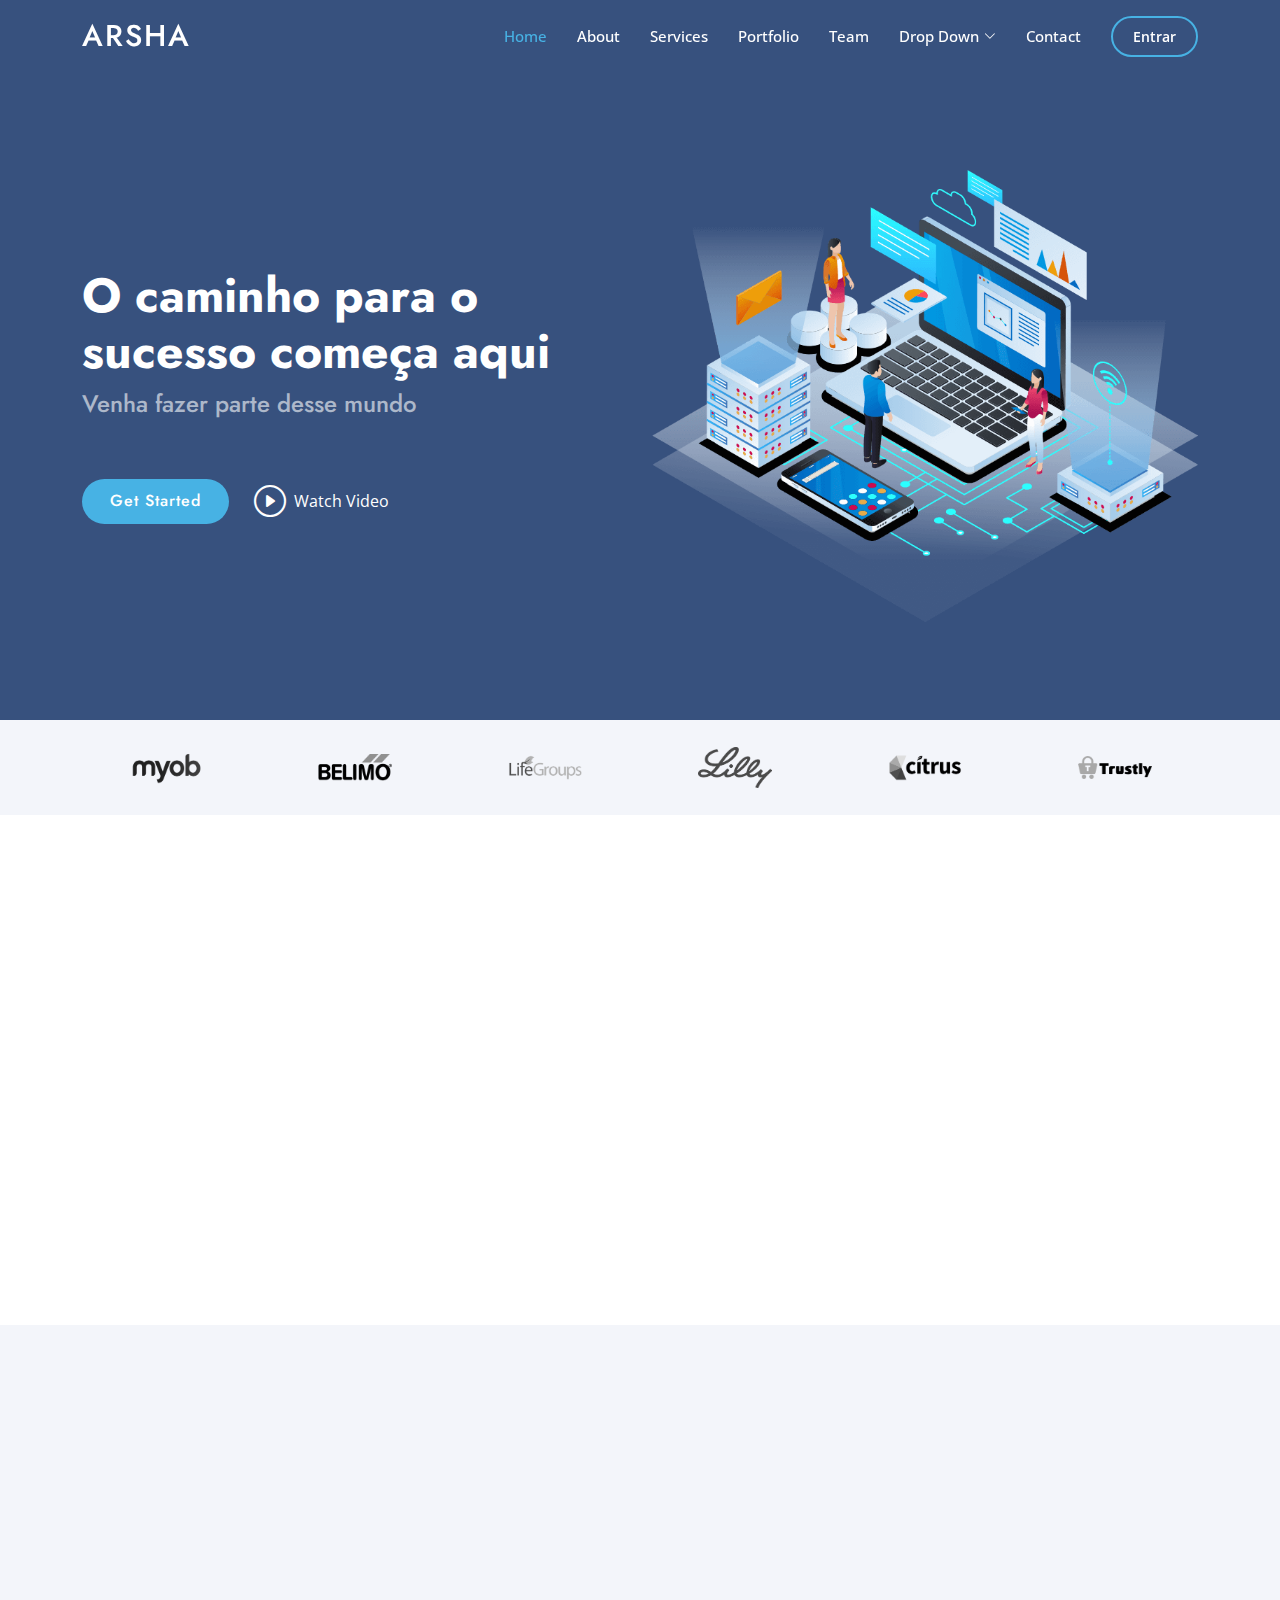
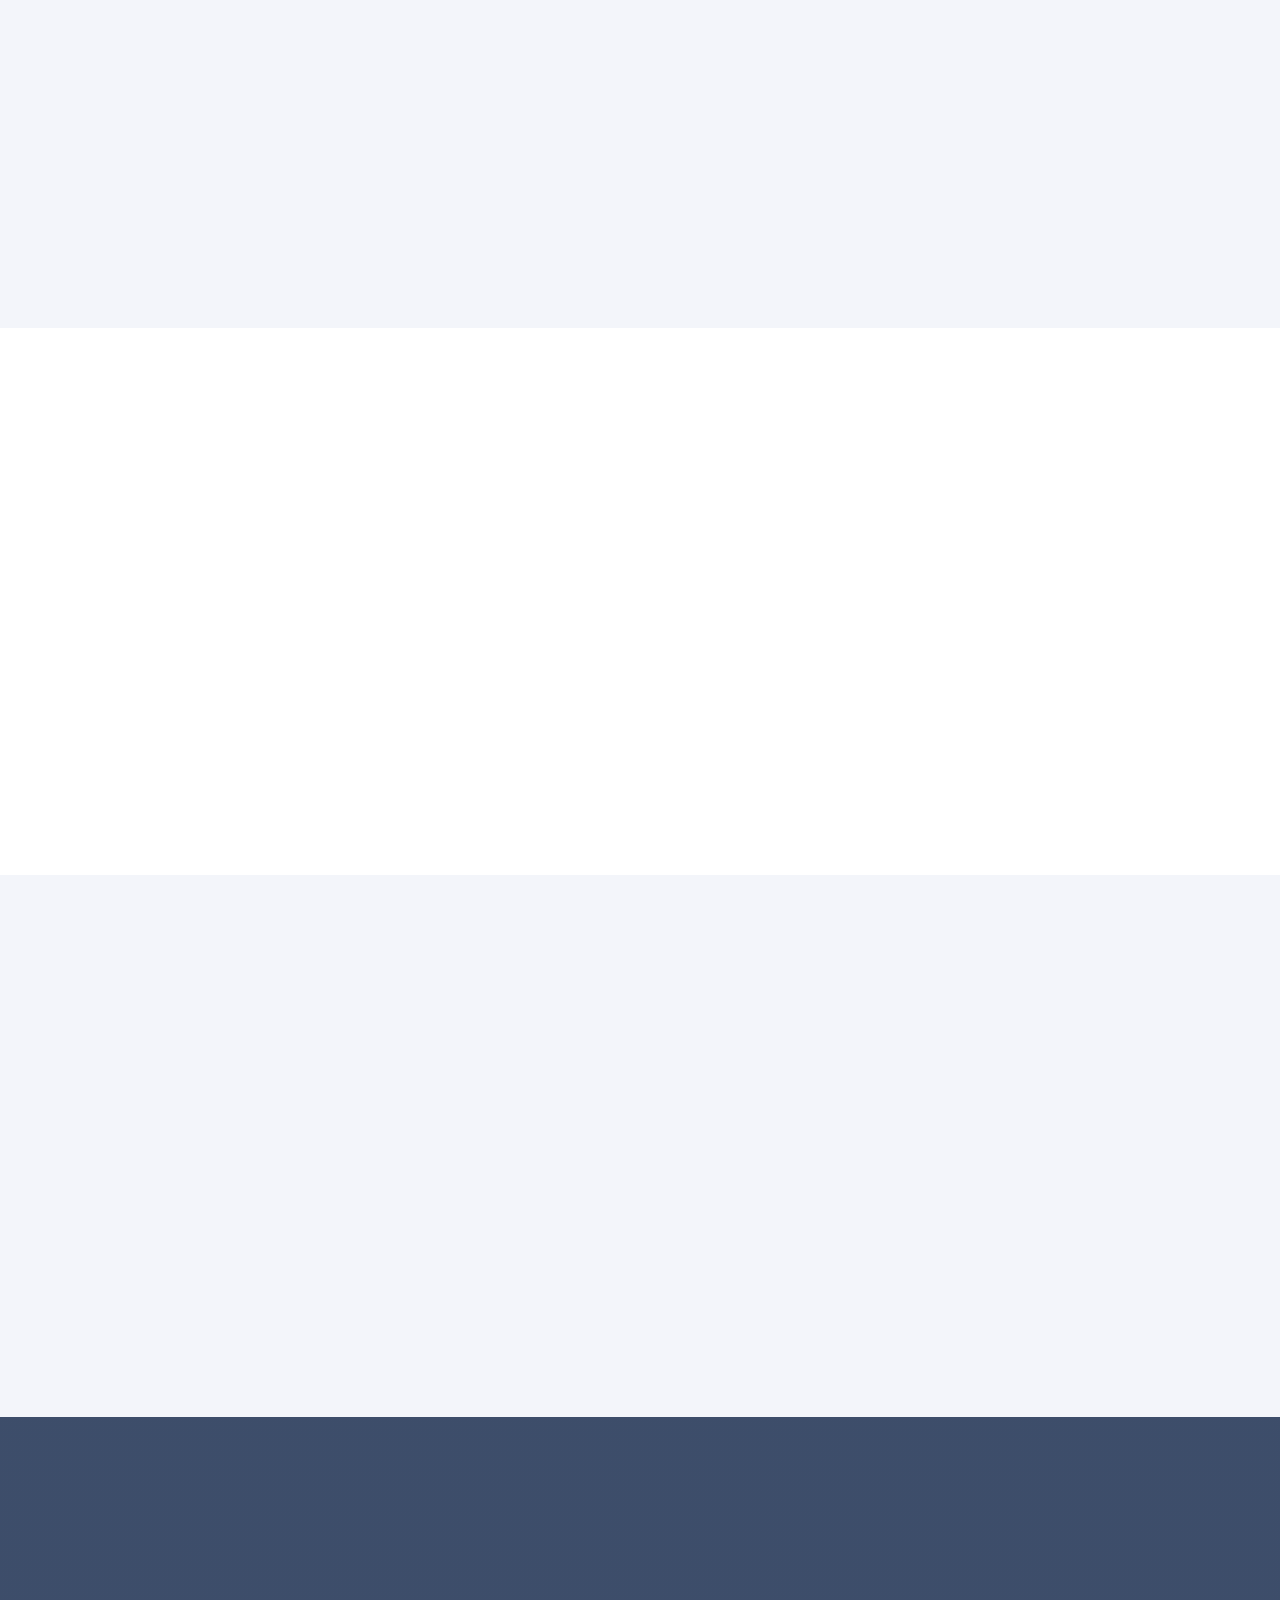
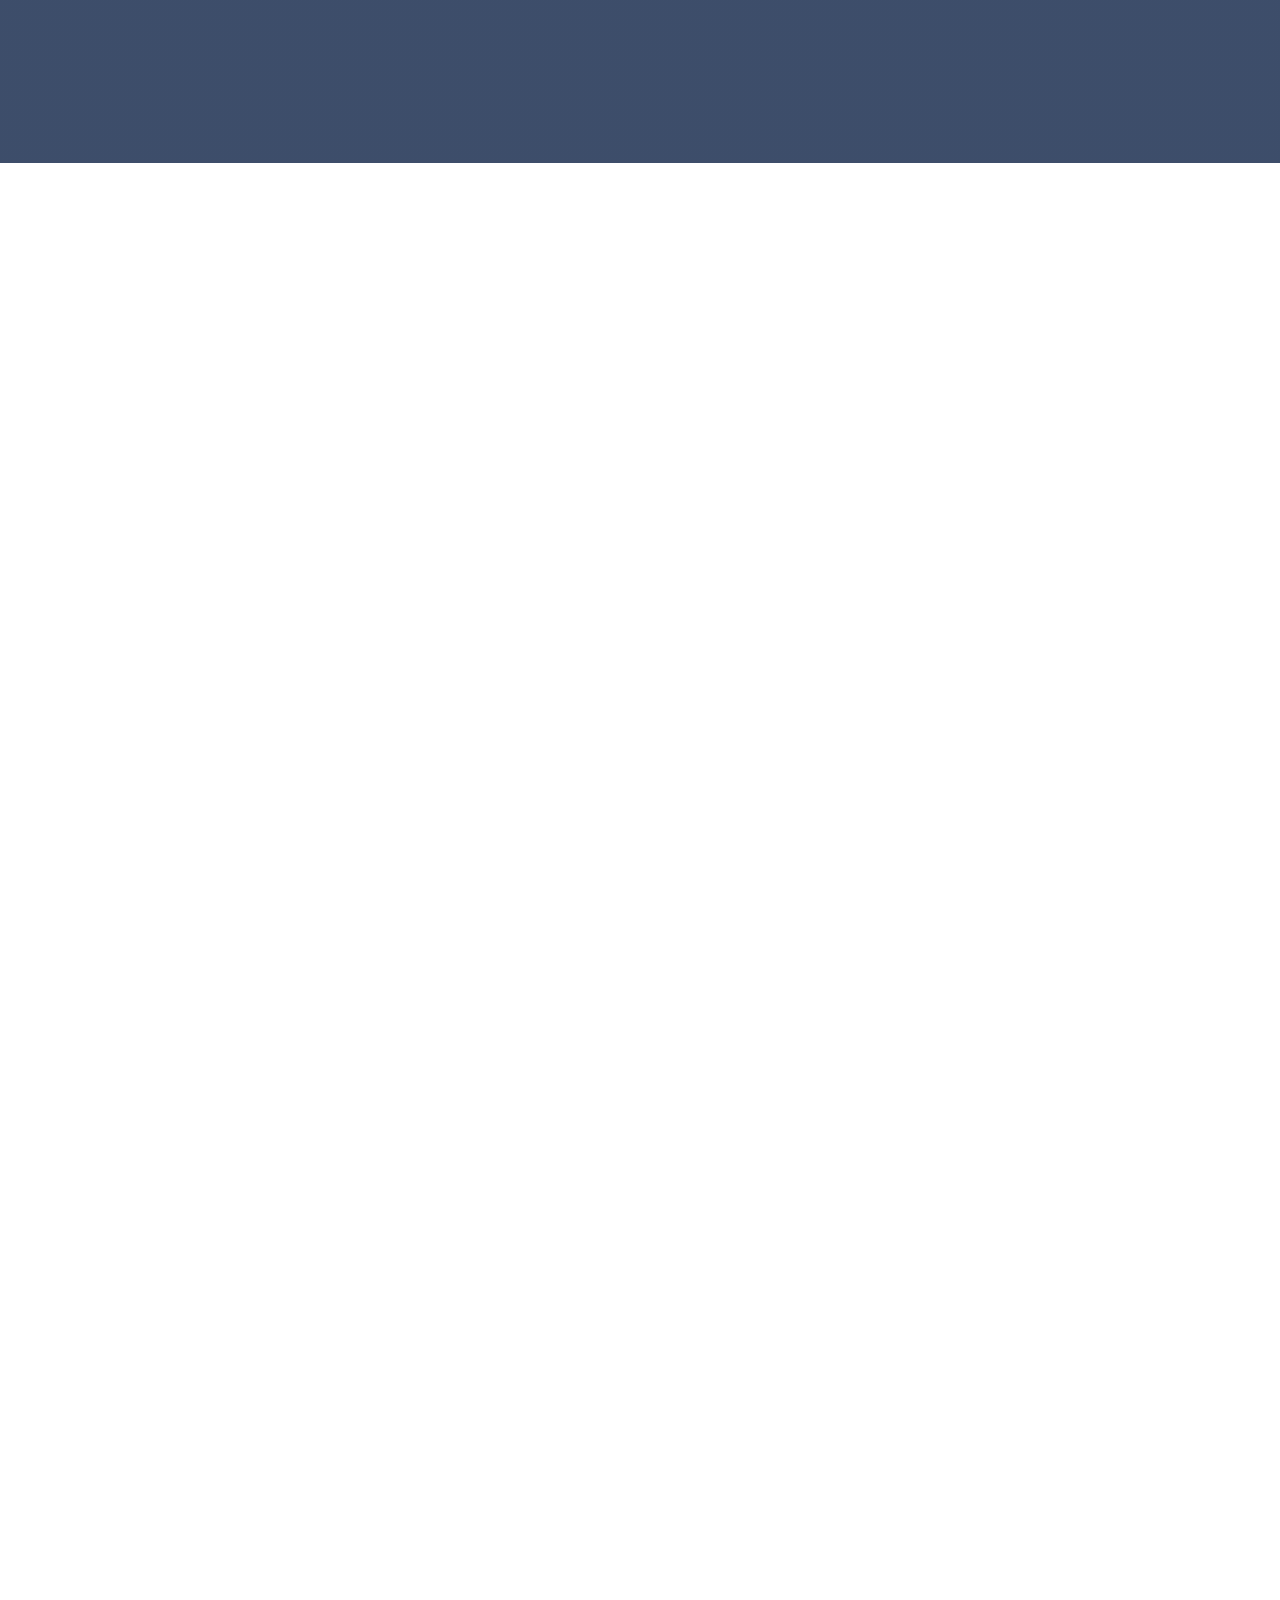
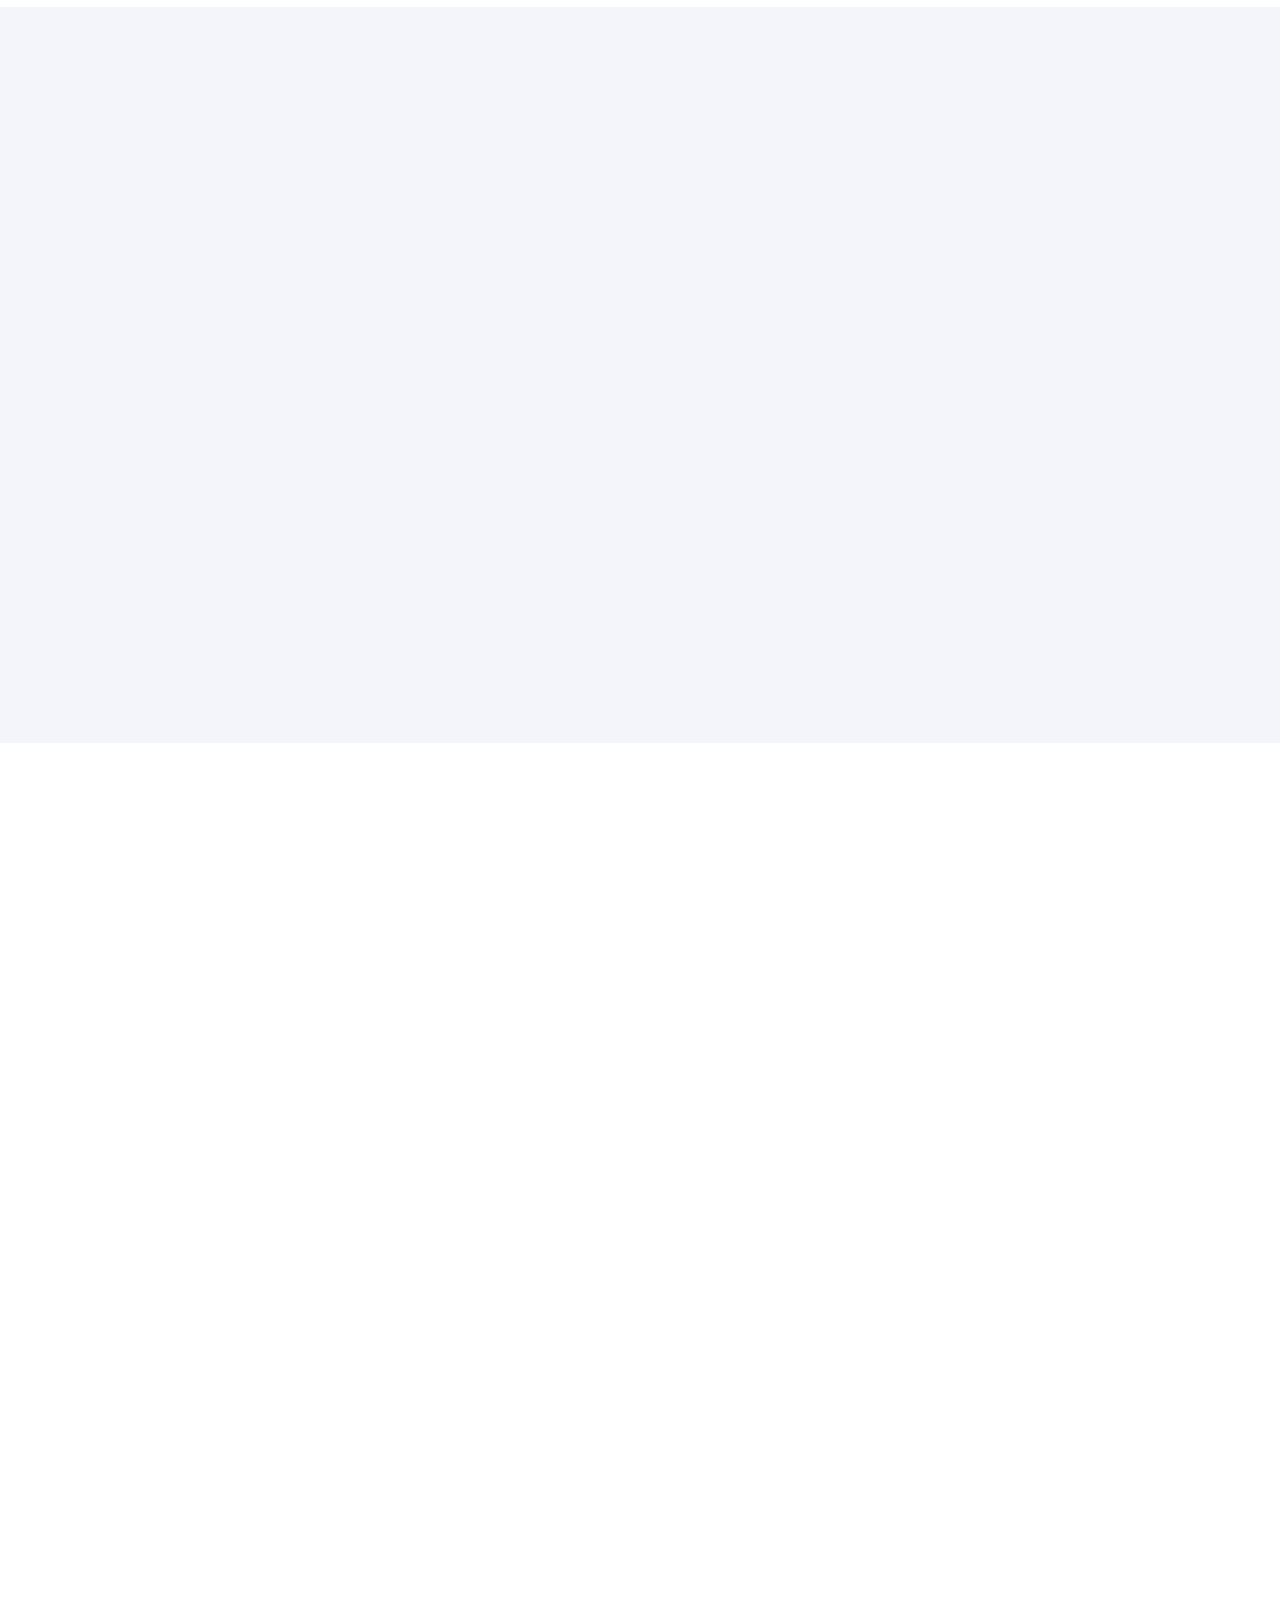
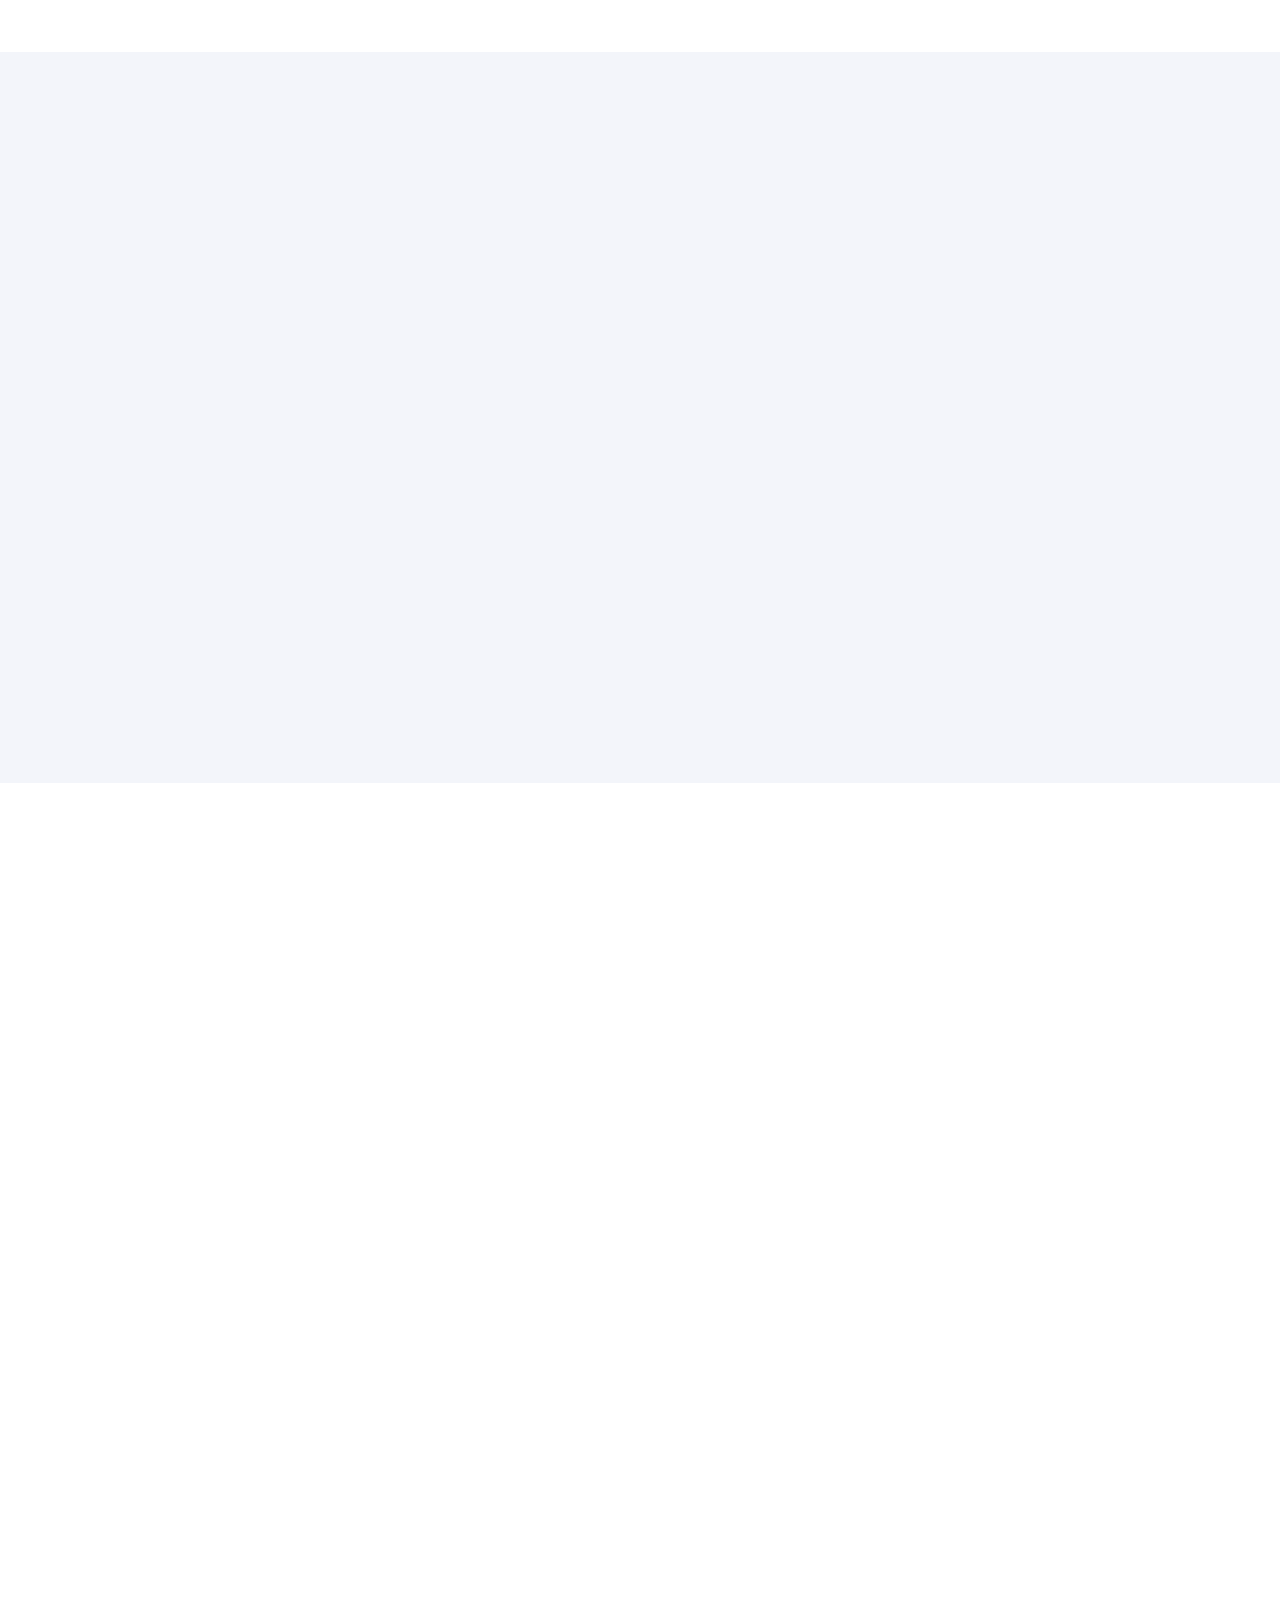
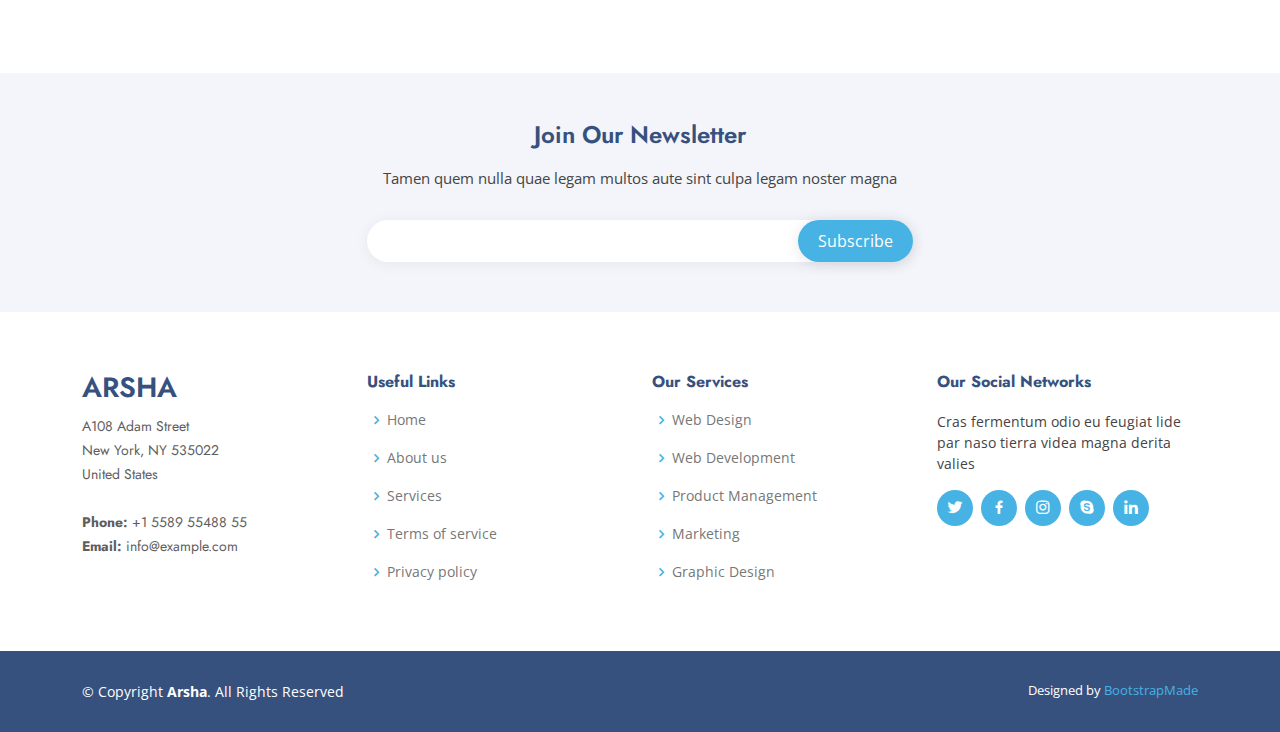
==== commit f03589a9: "modificação do indexhtml" ====
--- a/Arsha/index.html
+++ b/Arsha/index.html
@@ -72,7 +72,7 @@
             </ul>
           </li>
           <li><a class="nav-link scrollto" href="#contact">Contact</a></li>
-          <li><a class="getstarted scrollto" href="#about">Get Started</a></li>
+          <li><a class="getstarted scrollto" href="#about">Entrar</a></li>
         </ul>
         <i class="bi bi-list mobile-nav-toggle"></i>
       </nav><!-- .navbar -->
@@ -86,8 +86,8 @@
     <div class="container">
       <div class="row">
         <div class="col-lg-6 d-flex flex-column justify-content-center pt-4 pt-lg-0 order-2 order-lg-1" data-aos="fade-up" data-aos-delay="200">
-          <h1>Better Solutions For Your Business</h1>
-          <h2>We are team of talented designers making websites with Bootstrap</h2>
+          <h1>O caminho para o sucesso começa aqui</h1>
+          <h2>Venha fazer parte desse mundo</h2>
           <div class="d-flex justify-content-center justify-content-lg-start">
             <a href="#about" class="btn-get-started scrollto">Get Started</a>
             <a href="https://www.youtube.com/watch?v=jDDaplaOz7Q" class="glightbox btn-watch-video"><i class="bi bi-play-circle"></i><span>Watch Video</span></a>
@@ -143,26 +143,32 @@
       <div class="container" data-aos="fade-up">
 
         <div class="section-title">
-          <h2>About Us</h2>
+          <h2>Sobre nós</h2>
         </div>
 
         <div class="row content">
           <div class="col-lg-6">
             <p>
-              Lorem ipsum dolor sit amet, consectetur adipiscing elit, sed do eiusmod tempor incididunt ut labore et dolore
-              magna aliqua.
+              Nossa plataforma educacional nasceu do desejo de democratizar o acesso ao conhecimento. 
+              Fundada em 2023 por um grupo de educadores e entusiastas da tecnologia, nosso objetivo sempre foi oferecer cursos de alta qualidade para alunos em todo o mundo.    
             </p>
             <ul>
-              <li><i class="ri-check-double-line"></i> Ullamco laboris nisi ut aliquip ex ea commodo consequat</li>
-              <li><i class="ri-check-double-line"></i> Duis aute irure dolor in reprehenderit in voluptate velit</li>
-              <li><i class="ri-check-double-line"></i> Ullamco laboris nisi ut aliquip ex ea commodo consequat</li>
+              <li><i class="ri-check-double-line"></i> Nossa plataforma utiliza tecnologias de ponta para fornecer uma experiência de aprendizado envolvente.
+
+
+
+
+
+              </li>
+              <li><i class="ri-check-double-line"></i> Oferecemos uma ampla gama de cursos em áreas como Desenvolvimento Web, Ciência de Dados e muito mais. Desde cursos introdutórios até especializações avançadas, nosso catálogo abrange uma variedade de níveis e interesses.</li>
+              
             </ul>
           </div>
           <div class="col-lg-6 pt-4 pt-lg-0">
             <p>
-              Ullamco laboris nisi ut aliquip ex ea commodo consequat. Duis aute irure dolor in reprehenderit in voluptate
-              velit esse cillum dolore eu fugiat nulla pariatur. Excepteur sint occaecat cupidatat non proident, sunt in
-              culpa qui officia deserunt mollit anim id est laborum.
+              Nossa equipe é composta por professores experientes
+              , especialistas em tecnologia educacional e profissionais dedicados. Cada membro traz consigo anos de experiência em suas áreas, 
+              garantindo um ambiente de aprendizado estimulante e enriquecedor para nossos alunos.
             </p>
             <a href="#" class="btn-learn-more">Learn More</a>
           </div>
@@ -180,37 +186,37 @@
           <div class="col-lg-7 d-flex flex-column justify-content-center align-items-stretch  order-2 order-lg-1">
 
             <div class="content">
-              <h3>Eum ipsam laborum deleniti <strong>velit pariatur architecto aut nihil</strong></h3>
+              <h3>Uma variedade de cursos <strong></strong></h3>
               <p>
-                Lorem ipsum dolor sit amet, consectetur adipiscing elit, sed do eiusmod tempor incididunt ut labore et dolore magna aliqua. Duis aute irure dolor in reprehenderit
+                Cursos desde o nível básico até o nível avançado
               </p>
             </div>
 
             <div class="accordion-list">
               <ul>
                 <li>
-                  <a data-bs-toggle="collapse" class="collapse" data-bs-target="#accordion-list-1"><span>01</span> Non consectetur a erat nam at lectus urna duis? <i class="bx bx-chevron-down icon-show"></i><i class="bx bx-chevron-up icon-close"></i></a>
+                  <a data-bs-toggle="collapse" class="collapse" data-bs-target="#accordion-list-1"><span>PHP </span> <i class="bx bx-chevron-down icon-show"></i><i class="bx bx-chevron-up icon-close"></i></a>
                   <div id="accordion-list-1" class="collapse show" data-bs-parent=".accordion-list">
                     <p>
-                      Feugiat pretium nibh ipsum consequat. Tempus iaculis urna id volutpat lacus laoreet non curabitur gravida. Venenatis lectus magna fringilla urna porttitor rhoncus dolor purus non.
+                      Uma linguagem de programação de servidor web.
                     </p>
                   </div>
                 </li>
 
                 <li>
-                  <a data-bs-toggle="collapse" data-bs-target="#accordion-list-2" class="collapsed"><span>02</span> Feugiat scelerisque varius morbi enim nunc? <i class="bx bx-chevron-down icon-show"></i><i class="bx bx-chevron-up icon-close"></i></a>
+                  <a data-bs-toggle="collapse" data-bs-target="#accordion-list-2" class="collapsed"><span>jQuery</span> <i class="bx bx-chevron-down icon-show"></i><i class="bx bx-chevron-up icon-close"></i></a>
                   <div id="accordion-list-2" class="collapse" data-bs-parent=".accordion-list">
                     <p>
-                      Dolor sit amet consectetur adipiscing elit pellentesque habitant morbi. Id interdum velit laoreet id donec ultrices. Fringilla phasellus faucibus scelerisque eleifend donec pretium. Est pellentesque elit ullamcorper dignissim. Mauris ultrices eros in cursus turpis massa tincidunt dui.
+                      Uma biblioteca JS para desenvolvimento de páginas web
                     </p>
                   </div>
                 </li>
 
                 <li>
-                  <a data-bs-toggle="collapse" data-bs-target="#accordion-list-3" class="collapsed"><span>03</span> Dolor sit amet consectetur adipiscing elit? <i class="bx bx-chevron-down icon-show"></i><i class="bx bx-chevron-up icon-close"></i></a>
+                  <a data-bs-toggle="collapse" data-bs-target="#accordion-list-3" class="collapsed"><span>Java</span> <i class="bx bx-chevron-down icon-show"></i><i class="bx bx-chevron-up icon-close"></i></a>
                   <div id="accordion-list-3" class="collapse" data-bs-parent=".accordion-list">
                     <p>
-                      Eleifend mi in nulla posuere sollicitudin aliquam ultrices sagittis orci. Faucibus pulvinar elementum integer enim. Sem nulla pharetra diam sit amet nisl suscipit. Rutrum tellus pellentesque eu tincidunt. Lectus urna duis convallis convallis tellus. Urna molestie at elementum eu facilisis sed odio morbi quis
+                      Uma linguagem de programação
                     </p>
                   </div>
                 </li>
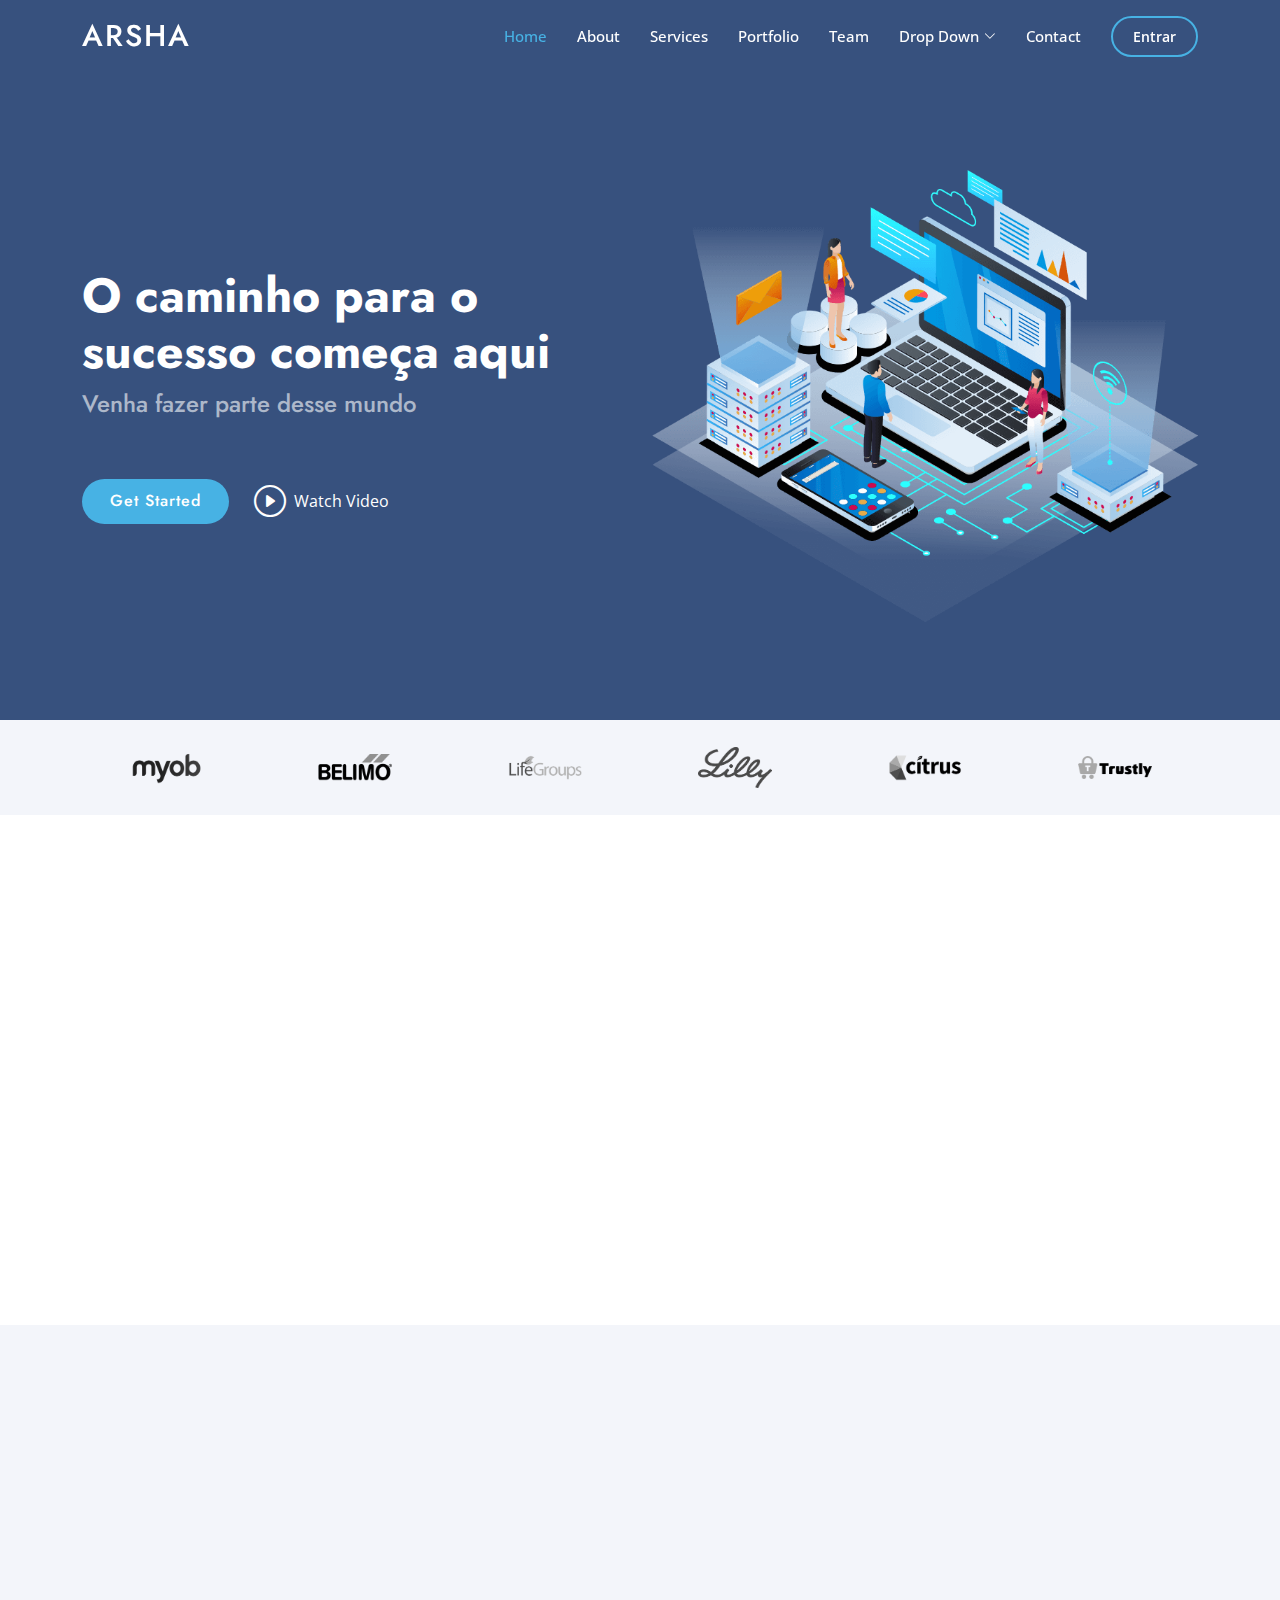
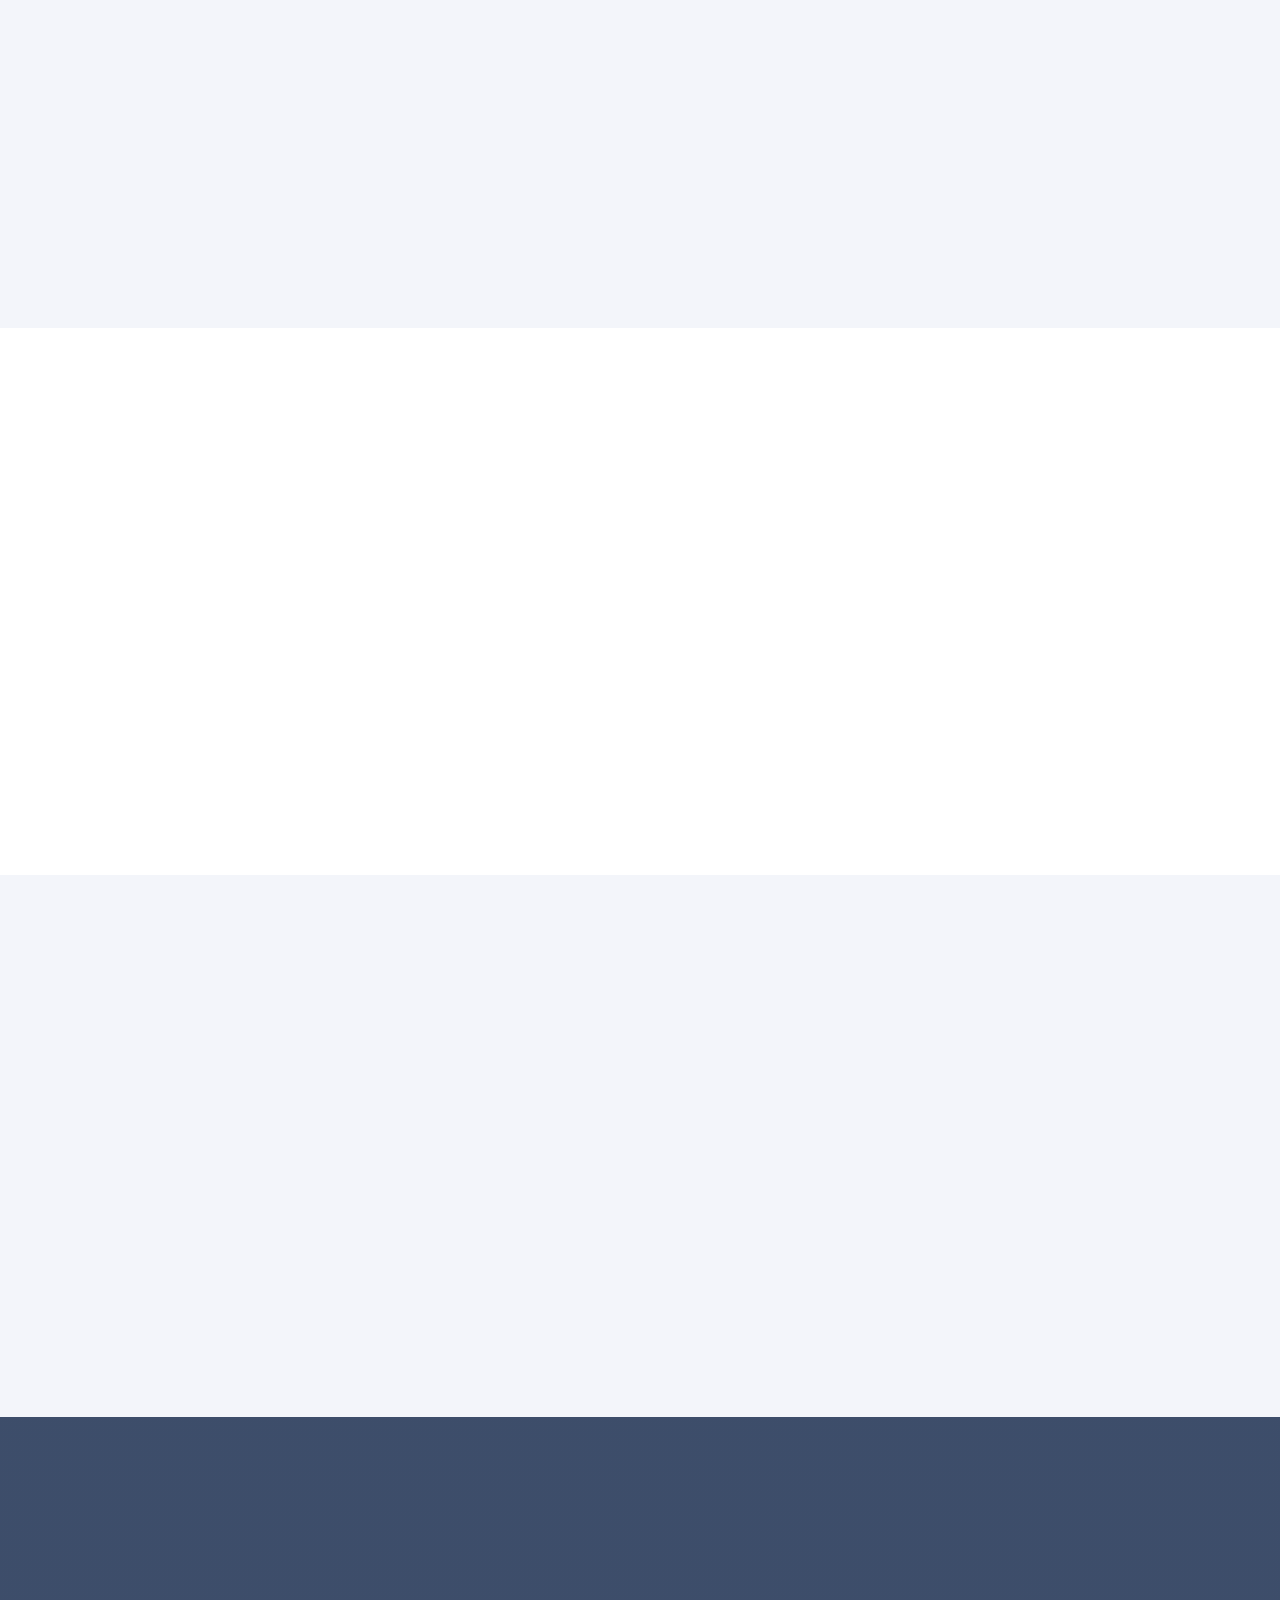
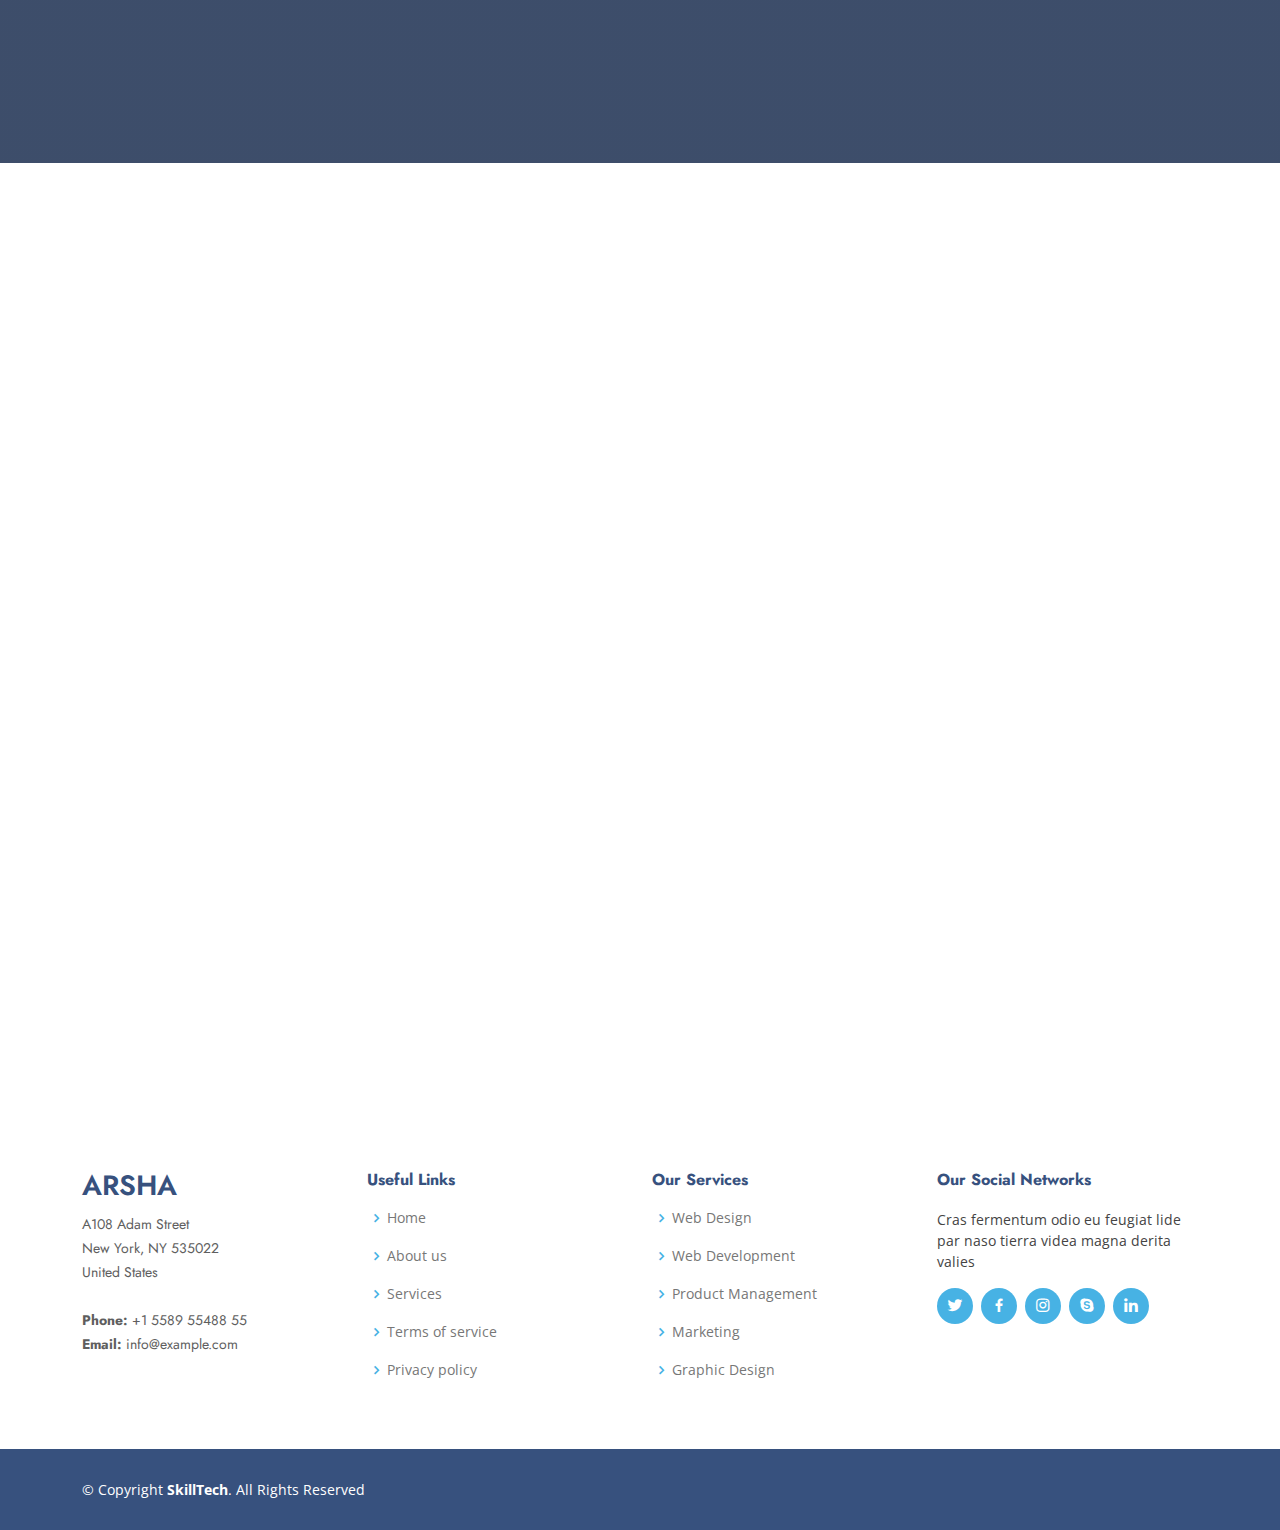
==== commit 14aac017: "Update index.html" ====
--- a/Arsha/index.html
+++ b/Arsha/index.html
@@ -349,224 +349,30 @@
       </div>
     </section><!-- End Cta Section -->
 
-    <!-- ======= Portfolio Section ======= -->
-    <section id="portfolio" class="portfolio">
-      <div class="container" data-aos="fade-up">
-
-        <div class="section-title">
-          <h2>Portfolio</h2>
-          <p>Magnam dolores commodi suscipit. Necessitatibus eius consequatur ex aliquid fuga eum quidem. Sit sint consectetur velit. Quisquam quos quisquam cupiditate. Et nemo qui impedit suscipit alias ea. Quia fugiat sit in iste officiis commodi quidem hic quas.</p>
-        </div>
-
-        <ul id="portfolio-flters" class="d-flex justify-content-center" data-aos="fade-up" data-aos-delay="100">
-          <li data-filter="*" class="filter-active">All</li>
-          <li data-filter=".filter-app">App</li>
-          <li data-filter=".filter-card">Card</li>
-          <li data-filter=".filter-web">Web</li>
-        </ul>
-
-        <div class="row portfolio-container" data-aos="fade-up" data-aos-delay="200">
-
-          <div class="col-lg-4 col-md-6 portfolio-item filter-app">
-            <div class="portfolio-img"><img src="assets/img/portfolio/portfolio-1.jpg" class="img-fluid" alt=""></div>
-            <div class="portfolio-info">
-              <h4>App 1</h4>
-              <p>App</p>
-              <a href="assets/img/portfolio/portfolio-1.jpg" data-gallery="portfolioGallery" class="portfolio-lightbox preview-link" title="App 1"><i class="bx bx-plus"></i></a>
-              <a href="portfolio-details.html" class="details-link" title="More Details"><i class="bx bx-link"></i></a>
-            </div>
-          </div>
-
-          <div class="col-lg-4 col-md-6 portfolio-item filter-web">
-            <div class="portfolio-img"><img src="assets/img/portfolio/portfolio-2.jpg" class="img-fluid" alt=""></div>
-            <div class="portfolio-info">
-              <h4>Web 3</h4>
-              <p>Web</p>
-              <a href="assets/img/portfolio/portfolio-2.jpg" data-gallery="portfolioGallery" class="portfolio-lightbox preview-link" title="Web 3"><i class="bx bx-plus"></i></a>
-              <a href="portfolio-details.html" class="details-link" title="More Details"><i class="bx bx-link"></i></a>
-            </div>
-          </div>
-
-          <div class="col-lg-4 col-md-6 portfolio-item filter-app">
-            <div class="portfolio-img"><img src="assets/img/portfolio/portfolio-3.jpg" class="img-fluid" alt=""></div>
-            <div class="portfolio-info">
-              <h4>App 2</h4>
-              <p>App</p>
-              <a href="assets/img/portfolio/portfolio-3.jpg" data-gallery="portfolioGallery" class="portfolio-lightbox preview-link" title="App 2"><i class="bx bx-plus"></i></a>
-              <a href="portfolio-details.html" class="details-link" title="More Details"><i class="bx bx-link"></i></a>
-            </div>
-          </div>
-
-          <div class="col-lg-4 col-md-6 portfolio-item filter-card">
-            <div class="portfolio-img"><img src="assets/img/portfolio/portfolio-4.jpg" class="img-fluid" alt=""></div>
-            <div class="portfolio-info">
-              <h4>Card 2</h4>
-              <p>Card</p>
-              <a href="assets/img/portfolio/portfolio-4.jpg" data-gallery="portfolioGallery" class="portfolio-lightbox preview-link" title="Card 2"><i class="bx bx-plus"></i></a>
-              <a href="portfolio-details.html" class="details-link" title="More Details"><i class="bx bx-link"></i></a>
-            </div>
-          </div>
-
-          <div class="col-lg-4 col-md-6 portfolio-item filter-web">
-            <div class="portfolio-img"><img src="assets/img/portfolio/portfolio-5.jpg" class="img-fluid" alt=""></div>
-            <div class="portfolio-info">
-              <h4>Web 2</h4>
-              <p>Web</p>
-              <a href="assets/img/portfolio/portfolio-5.jpg" data-gallery="portfolioGallery" class="portfolio-lightbox preview-link" title="Web 2"><i class="bx bx-plus"></i></a>
-              <a href="portfolio-details.html" class="details-link" title="More Details"><i class="bx bx-link"></i></a>
-            </div>
-          </div>
-
-          <div class="col-lg-4 col-md-6 portfolio-item filter-app">
-            <div class="portfolio-img"><img src="assets/img/portfolio/portfolio-6.jpg" class="img-fluid" alt=""></div>
-            <div class="portfolio-info">
-              <h4>App 3</h4>
-              <p>App</p>
-              <a href="assets/img/portfolio/portfolio-6.jpg" data-gallery="portfolioGallery" class="portfolio-lightbox preview-link" title="App 3"><i class="bx bx-plus"></i></a>
-              <a href="portfolio-details.html" class="details-link" title="More Details"><i class="bx bx-link"></i></a>
-            </div>
-          </div>
-
-          <div class="col-lg-4 col-md-6 portfolio-item filter-card">
-            <div class="portfolio-img"><img src="assets/img/portfolio/portfolio-7.jpg" class="img-fluid" alt=""></div>
-            <div class="portfolio-info">
-              <h4>Card 1</h4>
-              <p>Card</p>
-              <a href="assets/img/portfolio/portfolio-7.jpg" data-gallery="portfolioGallery" class="portfolio-lightbox preview-link" title="Card 1"><i class="bx bx-plus"></i></a>
-              <a href="portfolio-details.html" class="details-link" title="More Details"><i class="bx bx-link"></i></a>
-            </div>
-          </div>
-
-          <div class="col-lg-4 col-md-6 portfolio-item filter-card">
-            <div class="portfolio-img"><img src="assets/img/portfolio/portfolio-8.jpg" class="img-fluid" alt=""></div>
-            <div class="portfolio-info">
-              <h4>Card 3</h4>
-              <p>Card</p>
-              <a href="assets/img/portfolio/portfolio-8.jpg" data-gallery="portfolioGallery" class="portfolio-lightbox preview-link" title="Card 3"><i class="bx bx-plus"></i></a>
-              <a href="portfolio-details.html" class="details-link" title="More Details"><i class="bx bx-link"></i></a>
-            </div>
-          </div>
-
-          <div class="col-lg-4 col-md-6 portfolio-item filter-web">
-            <div class="portfolio-img"><img src="assets/img/portfolio/portfolio-9.jpg" class="img-fluid" alt=""></div>
-            <div class="portfolio-info">
-              <h4>Web 3</h4>
-              <p>Web</p>
-              <a href="assets/img/portfolio/portfolio-9.jpg" data-gallery="portfolioGallery" class="portfolio-lightbox preview-link" title="Web 3"><i class="bx bx-plus"></i></a>
-              <a href="portfolio-details.html" class="details-link" title="More Details"><i class="bx bx-link"></i></a>
-            </div>
-          </div>
-
-        </div>
-
-      </div>
-    </section><!-- End Portfolio Section -->
-
-    <!-- ======= Team Section ======= -->
-    <section id="team" class="team section-bg">
-      <div class="container" data-aos="fade-up">
-
-        <div class="section-title">
-          <h2>Team</h2>
-          <p>Magnam dolores commodi suscipit. Necessitatibus eius consequatur ex aliquid fuga eum quidem. Sit sint consectetur velit. Quisquam quos quisquam cupiditate. Et nemo qui impedit suscipit alias ea. Quia fugiat sit in iste officiis commodi quidem hic quas.</p>
-        </div>
-
-        <div class="row">
-
-          <div class="col-lg-6" data-aos="zoom-in" data-aos-delay="100">
-            <div class="member d-flex align-items-start">
-              <div class="pic"><img src="assets/img/team/team-1.jpg" class="img-fluid" alt=""></div>
-              <div class="member-info">
-                <h4>Walter White</h4>
-                <span>Chief Executive Officer</span>
-                <p>Explicabo voluptatem mollitia et repellat qui dolorum quasi</p>
-                <div class="social">
-                  <a href=""><i class="ri-twitter-fill"></i></a>
-                  <a href=""><i class="ri-facebook-fill"></i></a>
-                  <a href=""><i class="ri-instagram-fill"></i></a>
-                  <a href=""> <i class="ri-linkedin-box-fill"></i> </a>
-                </div>
-              </div>
-            </div>
-          </div>
-
-          <div class="col-lg-6 mt-4 mt-lg-0" data-aos="zoom-in" data-aos-delay="200">
-            <div class="member d-flex align-items-start">
-              <div class="pic"><img src="assets/img/team/team-2.jpg" class="img-fluid" alt=""></div>
-              <div class="member-info">
-                <h4>Sarah Jhonson</h4>
-                <span>Product Manager</span>
-                <p>Aut maiores voluptates amet et quis praesentium qui senda para</p>
-                <div class="social">
-                  <a href=""><i class="ri-twitter-fill"></i></a>
-                  <a href=""><i class="ri-facebook-fill"></i></a>
-                  <a href=""><i class="ri-instagram-fill"></i></a>
-                  <a href=""> <i class="ri-linkedin-box-fill"></i> </a>
-                </div>
-              </div>
-            </div>
-          </div>
-
-          <div class="col-lg-6 mt-4" data-aos="zoom-in" data-aos-delay="300">
-            <div class="member d-flex align-items-start">
-              <div class="pic"><img src="assets/img/team/team-3.jpg" class="img-fluid" alt=""></div>
-              <div class="member-info">
-                <h4>William Anderson</h4>
-                <span>CTO</span>
-                <p>Quisquam facilis cum velit laborum corrupti fuga rerum quia</p>
-                <div class="social">
-                  <a href=""><i class="ri-twitter-fill"></i></a>
-                  <a href=""><i class="ri-facebook-fill"></i></a>
-                  <a href=""><i class="ri-instagram-fill"></i></a>
-                  <a href=""> <i class="ri-linkedin-box-fill"></i> </a>
-                </div>
-              </div>
-            </div>
-          </div>
-
-          <div class="col-lg-6 mt-4" data-aos="zoom-in" data-aos-delay="400">
-            <div class="member d-flex align-items-start">
-              <div class="pic"><img src="assets/img/team/team-4.jpg" class="img-fluid" alt=""></div>
-              <div class="member-info">
-                <h4>Amanda Jepson</h4>
-                <span>Accountant</span>
-                <p>Dolorum tempora officiis odit laborum officiis et et accusamus</p>
-                <div class="social">
-                  <a href=""><i class="ri-twitter-fill"></i></a>
-                  <a href=""><i class="ri-facebook-fill"></i></a>
-                  <a href=""><i class="ri-instagram-fill"></i></a>
-                  <a href=""> <i class="ri-linkedin-box-fill"></i> </a>
-                </div>
-              </div>
-            </div>
-          </div>
-
-        </div>
-
-      </div>
-    </section><!-- End Team Section -->
-
     <!-- ======= Pricing Section ======= -->
     <section id="pricing" class="pricing">
       <div class="container" data-aos="fade-up">
 
         <div class="section-title">
-          <h2>Pricing</h2>
-          <p>Magnam dolores commodi suscipit. Necessitatibus eius consequatur ex aliquid fuga eum quidem. Sit sint consectetur velit. Quisquam quos quisquam cupiditate. Et nemo qui impedit suscipit alias ea. Quia fugiat sit in iste officiis commodi quidem hic quas.</p>
+          <h2>Planos</h2>
+          <p>
+            Seja para aprender programação do zero, fazer transição de carreira ou subir de nível profissional,
+             a SkillTech é pra você!
+          </p>
         </div>
 
         <div class="row">
 
           <div class="col-lg-4" data-aos="fade-up" data-aos-delay="100">
             <div class="box">
-              <h3>Free Plan</h3>
-              <h4><sup>$</sup>0<span>per month</span></h4>
+              <h3>Teste gratuito</h3>
+              <h4><sup>R$</sup>0,00<span>7 dias gratis para aproveitar os cursos</span></h4>
               <ul>
-                <li><i class="bx bx-check"></i> Quam adipiscing vitae proin</li>
-                <li><i class="bx bx-check"></i> Nec feugiat nisl pretium</li>
-                <li><i class="bx bx-check"></i> Nulla at volutpat diam uteera</li>
-                <li class="na"><i class="bx bx-x"></i> <span>Pharetra massa massa ultricies</span></li>
-                <li class="na"><i class="bx bx-x"></i> <span>Massa ultricies mi quis hendrerit</span></li>
+                <li><i class="bx bx-check"></i> Acesso aos cursos basicos de pragramação</li>
+                <li><i class="bx bx-check"></i> Plataforma liberada após o cadastro</li>
+                <li><i class="bx bx-check"></i> Acesse pelo computador, celular ou tablet</li>
+                <li class="na"><i class="bx bx-x"></i> <span>Acesso a todos os curos</span></li>
+                <li class="na"><i class="bx bx-x"></i> <span>Certificado</span></li>
               </ul>
               <a href="#" class="buy-btn">Get Started</a>
             </div>
@@ -574,14 +380,14 @@
 
           <div class="col-lg-4 mt-4 mt-lg-0" data-aos="fade-up" data-aos-delay="200">
             <div class="box featured">
-              <h3>Business Plan</h3>
-              <h4><sup>$</sup>29<span>per month</span></h4>
+              <h3>Assinatura Gold</h3>
+              <h4><sup>R$</sup>29,00<span>Plano mensal</span></h4>
               <ul>
-                <li><i class="bx bx-check"></i> Quam adipiscing vitae proin</li>
-                <li><i class="bx bx-check"></i> Nec feugiat nisl pretium</li>
-                <li><i class="bx bx-check"></i> Nulla at volutpat diam uteera</li>
-                <li><i class="bx bx-check"></i> Pharetra massa massa ultricies</li>
-                <li><i class="bx bx-check"></i> Massa ultricies mi quis hendrerit</li>
+                <li><i class="bx bx-check"></i> Acesso aos cursos basicos de pragramação</li>
+                <li><i class="bx bx-check"></i> Plataforma liberada após o cadastro</li>
+                <li><i class="bx bx-check"></i> Acesse pelo computador, celular ou tablet.</li>
+                <li><i class="bx bx-check"></i> Acesso a todos os curos</li>
+                <li><i class="bx bx-check"></i> Certificado</li>
               </ul>
               <a href="#" class="buy-btn">Get Started</a>
             </div>
@@ -589,14 +395,14 @@
 
           <div class="col-lg-4 mt-4 mt-lg-0" data-aos="fade-up" data-aos-delay="300">
             <div class="box">
-              <h3>Developer Plan</h3>
-              <h4><sup>$</sup>49<span>per month</span></h4>
+              <h3>Assinatura Platinum</h3>
+              <h4><sup>R$</sup>119,00<span>Plano anual</span></h4>
               <ul>
-                <li><i class="bx bx-check"></i> Quam adipiscing vitae proin</li>
-                <li><i class="bx bx-check"></i> Nec feugiat nisl pretium</li>
-                <li><i class="bx bx-check"></i> Nulla at volutpat diam uteera</li>
-                <li><i class="bx bx-check"></i> Pharetra massa massa ultricies</li>
-                <li><i class="bx bx-check"></i> Massa ultricies mi quis hendrerit</li>
+                <li><i class="bx bx-check"></i> Acesso aos cursos basicos de pragramação</li>
+                <li><i class="bx bx-check"></i> Plataforma liberada após o cadastro</li>
+                <li><i class="bx bx-check"></i> Acesse pelo computador, celular ou tablet.</li>
+                <li><i class="bx bx-check"></i> Acesso a todos os curos</li>
+                <li><i class="bx bx-check"></i> Certificado</li>
               </ul>
               <a href="#" class="buy-btn">Get Started</a>
             </div>
@@ -607,157 +413,8 @@
       </div>
     </section><!-- End Pricing Section -->
 
-    <!-- ======= Frequently Asked Questions Section ======= -->
-    <section id="faq" class="faq section-bg">
-      <div class="container" data-aos="fade-up">
-
-        <div class="section-title">
-          <h2>Frequently Asked Questions</h2>
-          <p>Magnam dolores commodi suscipit. Necessitatibus eius consequatur ex aliquid fuga eum quidem. Sit sint consectetur velit. Quisquam quos quisquam cupiditate. Et nemo qui impedit suscipit alias ea. Quia fugiat sit in iste officiis commodi quidem hic quas.</p>
-        </div>
-
-        <div class="faq-list">
-          <ul>
-            <li data-aos="fade-up" data-aos-delay="100">
-              <i class="bx bx-help-circle icon-help"></i> <a data-bs-toggle="collapse" class="collapse" data-bs-target="#faq-list-1">Non consectetur a erat nam at lectus urna duis? <i class="bx bx-chevron-down icon-show"></i><i class="bx bx-chevron-up icon-close"></i></a>
-              <div id="faq-list-1" class="collapse show" data-bs-parent=".faq-list">
-                <p>
-                  Feugiat pretium nibh ipsum consequat. Tempus iaculis urna id volutpat lacus laoreet non curabitur gravida. Venenatis lectus magna fringilla urna porttitor rhoncus dolor purus non.
-                </p>
-              </div>
-            </li>
-
-            <li data-aos="fade-up" data-aos-delay="200">
-              <i class="bx bx-help-circle icon-help"></i> <a data-bs-toggle="collapse" data-bs-target="#faq-list-2" class="collapsed">Feugiat scelerisque varius morbi enim nunc? <i class="bx bx-chevron-down icon-show"></i><i class="bx bx-chevron-up icon-close"></i></a>
-              <div id="faq-list-2" class="collapse" data-bs-parent=".faq-list">
-                <p>
-                  Dolor sit amet consectetur adipiscing elit pellentesque habitant morbi. Id interdum velit laoreet id donec ultrices. Fringilla phasellus faucibus scelerisque eleifend donec pretium. Est pellentesque elit ullamcorper dignissim. Mauris ultrices eros in cursus turpis massa tincidunt dui.
-                </p>
-              </div>
-            </li>
-
-            <li data-aos="fade-up" data-aos-delay="300">
-              <i class="bx bx-help-circle icon-help"></i> <a data-bs-toggle="collapse" data-bs-target="#faq-list-3" class="collapsed">Dolor sit amet consectetur adipiscing elit? <i class="bx bx-chevron-down icon-show"></i><i class="bx bx-chevron-up icon-close"></i></a>
-              <div id="faq-list-3" class="collapse" data-bs-parent=".faq-list">
-                <p>
-                  Eleifend mi in nulla posuere sollicitudin aliquam ultrices sagittis orci. Faucibus pulvinar elementum integer enim. Sem nulla pharetra diam sit amet nisl suscipit. Rutrum tellus pellentesque eu tincidunt. Lectus urna duis convallis convallis tellus. Urna molestie at elementum eu facilisis sed odio morbi quis
-                </p>
-              </div>
-            </li>
-
-            <li data-aos="fade-up" data-aos-delay="400">
-              <i class="bx bx-help-circle icon-help"></i> <a data-bs-toggle="collapse" data-bs-target="#faq-list-4" class="collapsed">Tempus quam pellentesque nec nam aliquam sem et tortor consequat? <i class="bx bx-chevron-down icon-show"></i><i class="bx bx-chevron-up icon-close"></i></a>
-              <div id="faq-list-4" class="collapse" data-bs-parent=".faq-list">
-                <p>
-                  Molestie a iaculis at erat pellentesque adipiscing commodo. Dignissim suspendisse in est ante in. Nunc vel risus commodo viverra maecenas accumsan. Sit amet nisl suscipit adipiscing bibendum est. Purus gravida quis blandit turpis cursus in.
-                </p>
-              </div>
-            </li>
-
-            <li data-aos="fade-up" data-aos-delay="500">
-              <i class="bx bx-help-circle icon-help"></i> <a data-bs-toggle="collapse" data-bs-target="#faq-list-5" class="collapsed">Tortor vitae purus faucibus ornare. Varius vel pharetra vel turpis nunc eget lorem dolor? <i class="bx bx-chevron-down icon-show"></i><i class="bx bx-chevron-up icon-close"></i></a>
-              <div id="faq-list-5" class="collapse" data-bs-parent=".faq-list">
-                <p>
-                  Laoreet sit amet cursus sit amet dictum sit amet justo. Mauris vitae ultricies leo integer malesuada nunc vel. Tincidunt eget nullam non nisi est sit amet. Turpis nunc eget lorem dolor sed. Ut venenatis tellus in metus vulputate eu scelerisque.
-                </p>
-              </div>
-            </li>
-
-          </ul>
-        </div>
-
-      </div>
-    </section><!-- End Frequently Asked Questions Section -->
-
-    <!-- ======= Contact Section ======= -->
-    <section id="contact" class="contact">
-      <div class="container" data-aos="fade-up">
-
-        <div class="section-title">
-          <h2>Contact</h2>
-          <p>Magnam dolores commodi suscipit. Necessitatibus eius consequatur ex aliquid fuga eum quidem. Sit sint consectetur velit. Quisquam quos quisquam cupiditate. Et nemo qui impedit suscipit alias ea. Quia fugiat sit in iste officiis commodi quidem hic quas.</p>
-        </div>
-
-        <div class="row">
-
-          <div class="col-lg-5 d-flex align-items-stretch">
-            <div class="info">
-              <div class="address">
-                <i class="bi bi-geo-alt"></i>
-                <h4>Location:</h4>
-                <p>A108 Adam Street, New York, NY 535022</p>
-              </div>
-
-              <div class="email">
-                <i class="bi bi-envelope"></i>
-                <h4>Email:</h4>
-                <p>info@example.com</p>
-              </div>
-
-              <div class="phone">
-                <i class="bi bi-phone"></i>
-                <h4>Call:</h4>
-                <p>+1 5589 55488 55s</p>
-              </div>
-
-              <iframe src="https://www.google.com/maps/embed?pb=!1m14!1m8!1m3!1d12097.433213460943!2d-74.0062269!3d40.7101282!3m2!1i1024!2i768!4f13.1!3m3!1m2!1s0x0%3A0xb89d1fe6bc499443!2sDowntown+Conference+Center!5e0!3m2!1smk!2sbg!4v1539943755621" frameborder="0" style="border:0; width: 100%; height: 290px;" allowfullscreen></iframe>
-            </div>
-
-          </div>
-
-          <div class="col-lg-7 mt-5 mt-lg-0 d-flex align-items-stretch">
-            <form action="forms/contact.php" method="post" role="form" class="php-email-form">
-              <div class="row">
-                <div class="form-group col-md-6">
-                  <label for="name">Your Name</label>
-                  <input type="text" name="name" class="form-control" id="name" required>
-                </div>
-                <div class="form-group col-md-6">
-                  <label for="name">Your Email</label>
-                  <input type="email" class="form-control" name="email" id="email" required>
-                </div>
-              </div>
-              <div class="form-group">
-                <label for="name">Subject</label>
-                <input type="text" class="form-control" name="subject" id="subject" required>
-              </div>
-              <div class="form-group">
-                <label for="name">Message</label>
-                <textarea class="form-control" name="message" rows="10" required></textarea>
-              </div>
-              <div class="my-3">
-                <div class="loading">Loading</div>
-                <div class="error-message"></div>
-                <div class="sent-message">Your message has been sent. Thank you!</div>
-              </div>
-              <div class="text-center"><button type="submit">Send Message</button></div>
-            </form>
-          </div>
-
-        </div>
-
-      </div>
-    </section><!-- End Contact Section -->
-
-  </main><!-- End #main -->
-
   <!-- ======= Footer ======= -->
   <footer id="footer">
-
-    <div class="footer-newsletter">
-      <div class="container">
-        <div class="row justify-content-center">
-          <div class="col-lg-6">
-            <h4>Join Our Newsletter</h4>
-            <p>Tamen quem nulla quae legam multos aute sint culpa legam noster magna</p>
-            <form action="" method="post">
-              <input type="email" name="email"><input type="submit" value="Subscribe">
-            </form>
-          </div>
-        </div>
-      </div>
-    </div>
-
     <div class="footer-top">
       <div class="container">
         <div class="row">
@@ -813,14 +470,7 @@
 
     <div class="container footer-bottom clearfix">
       <div class="copyright">
-        &copy; Copyright <strong><span>Arsha</span></strong>. All Rights Reserved
-      </div>
-      <div class="credits">
-        <!-- All the links in the footer should remain intact. -->
-        <!-- You can delete the links only if you purchased the pro version. -->
-        <!-- Licensing information: https://bootstrapmade.com/license/ -->
-        <!-- Purchase the pro version with working PHP/AJAX contact form: https://bootstrapmade.com/arsha-free-bootstrap-html-template-corporate/ -->
-        Designed by <a href="https://bootstrapmade.com/">BootstrapMade</a>
+        &copy; Copyright <strong><span>SkillTech</span></strong>. All Rights Reserved
       </div>
     </div>
   </footer><!-- End Footer -->
@@ -842,4 +492,4 @@
 
 </body>
 
-</html>+</html>
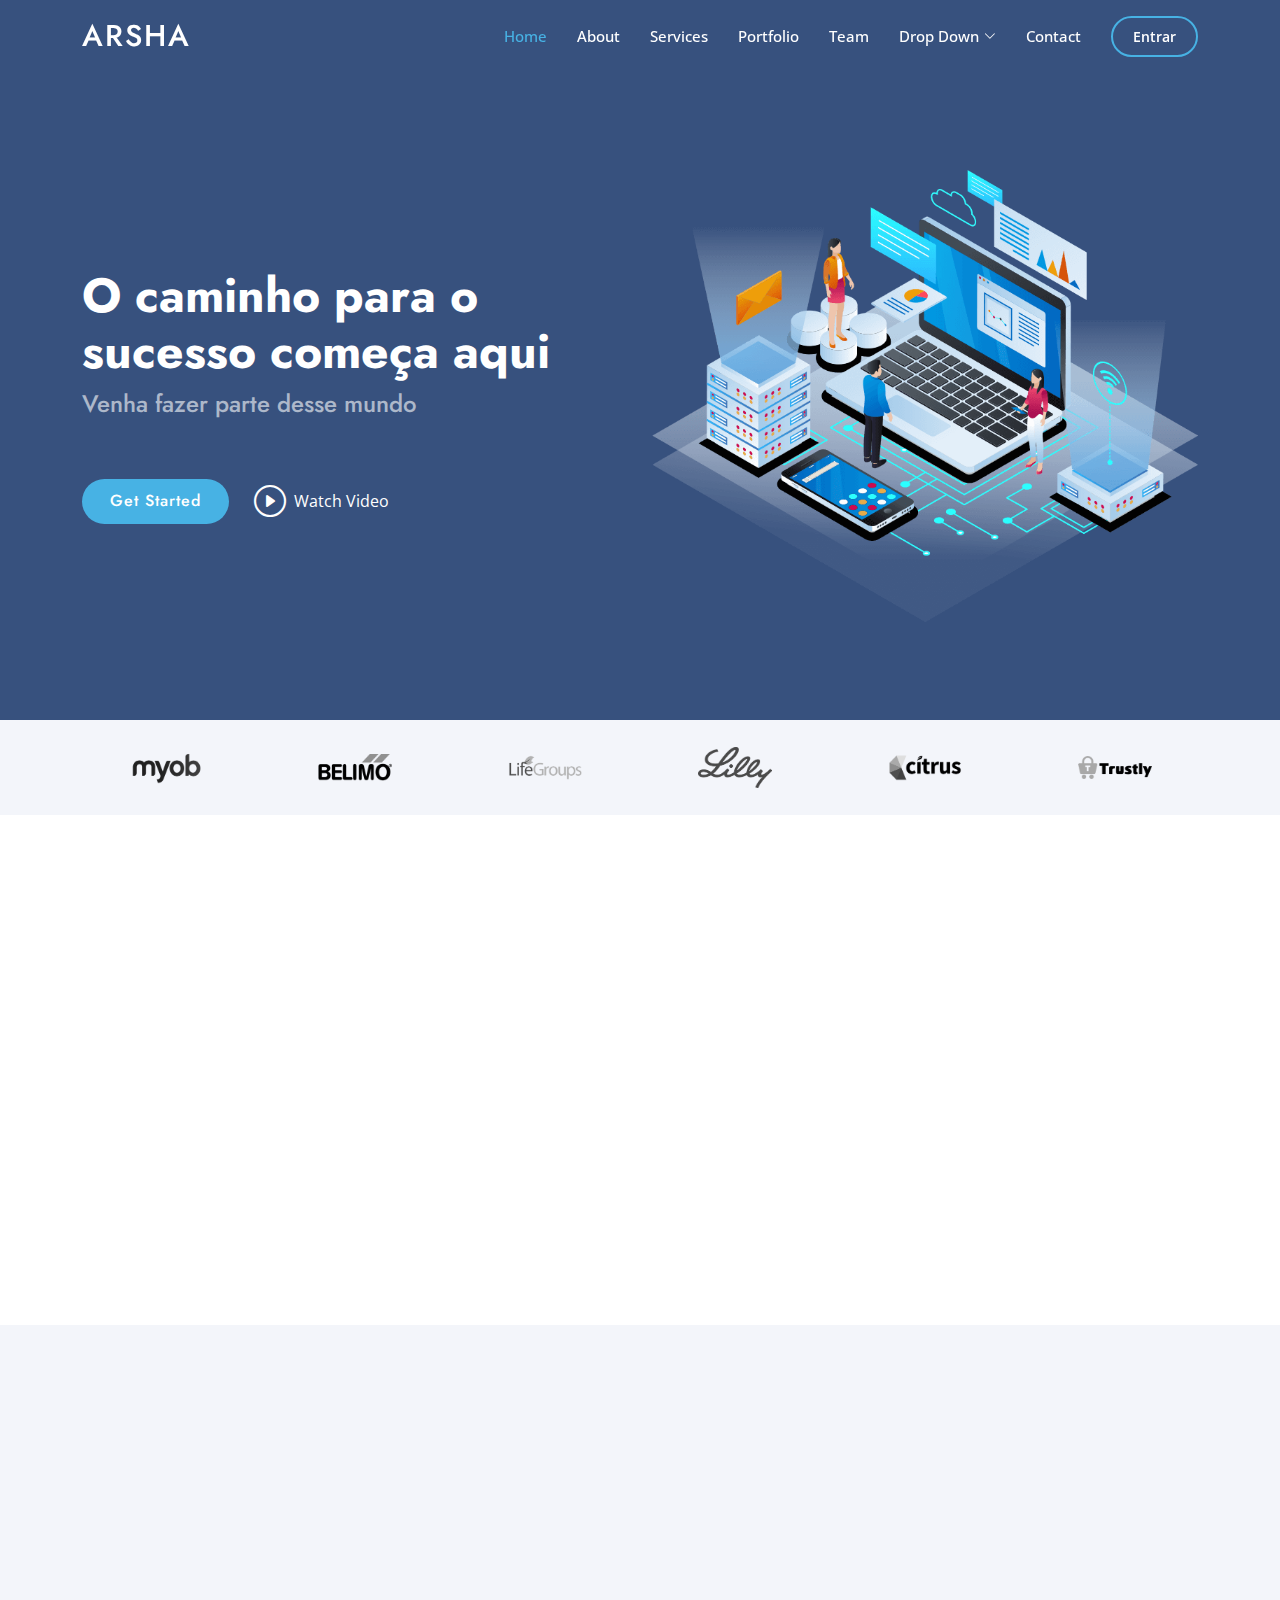
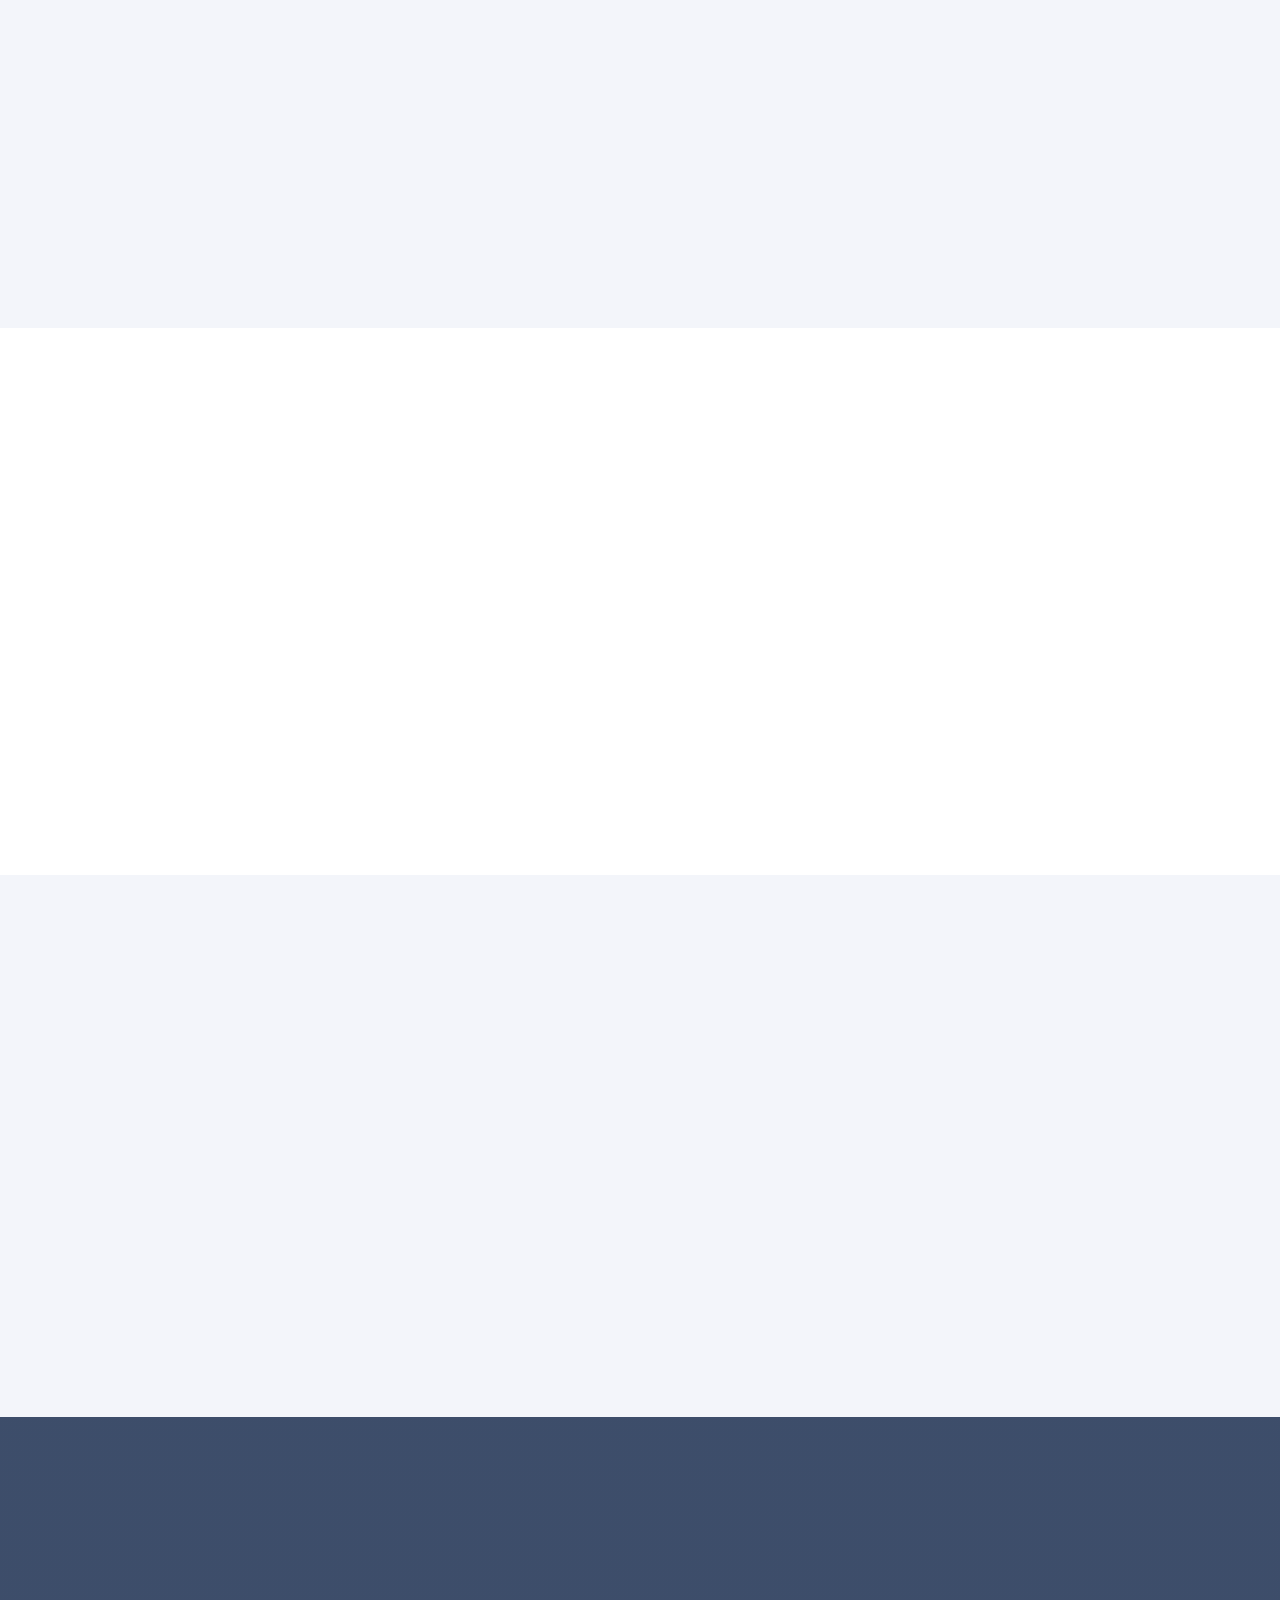
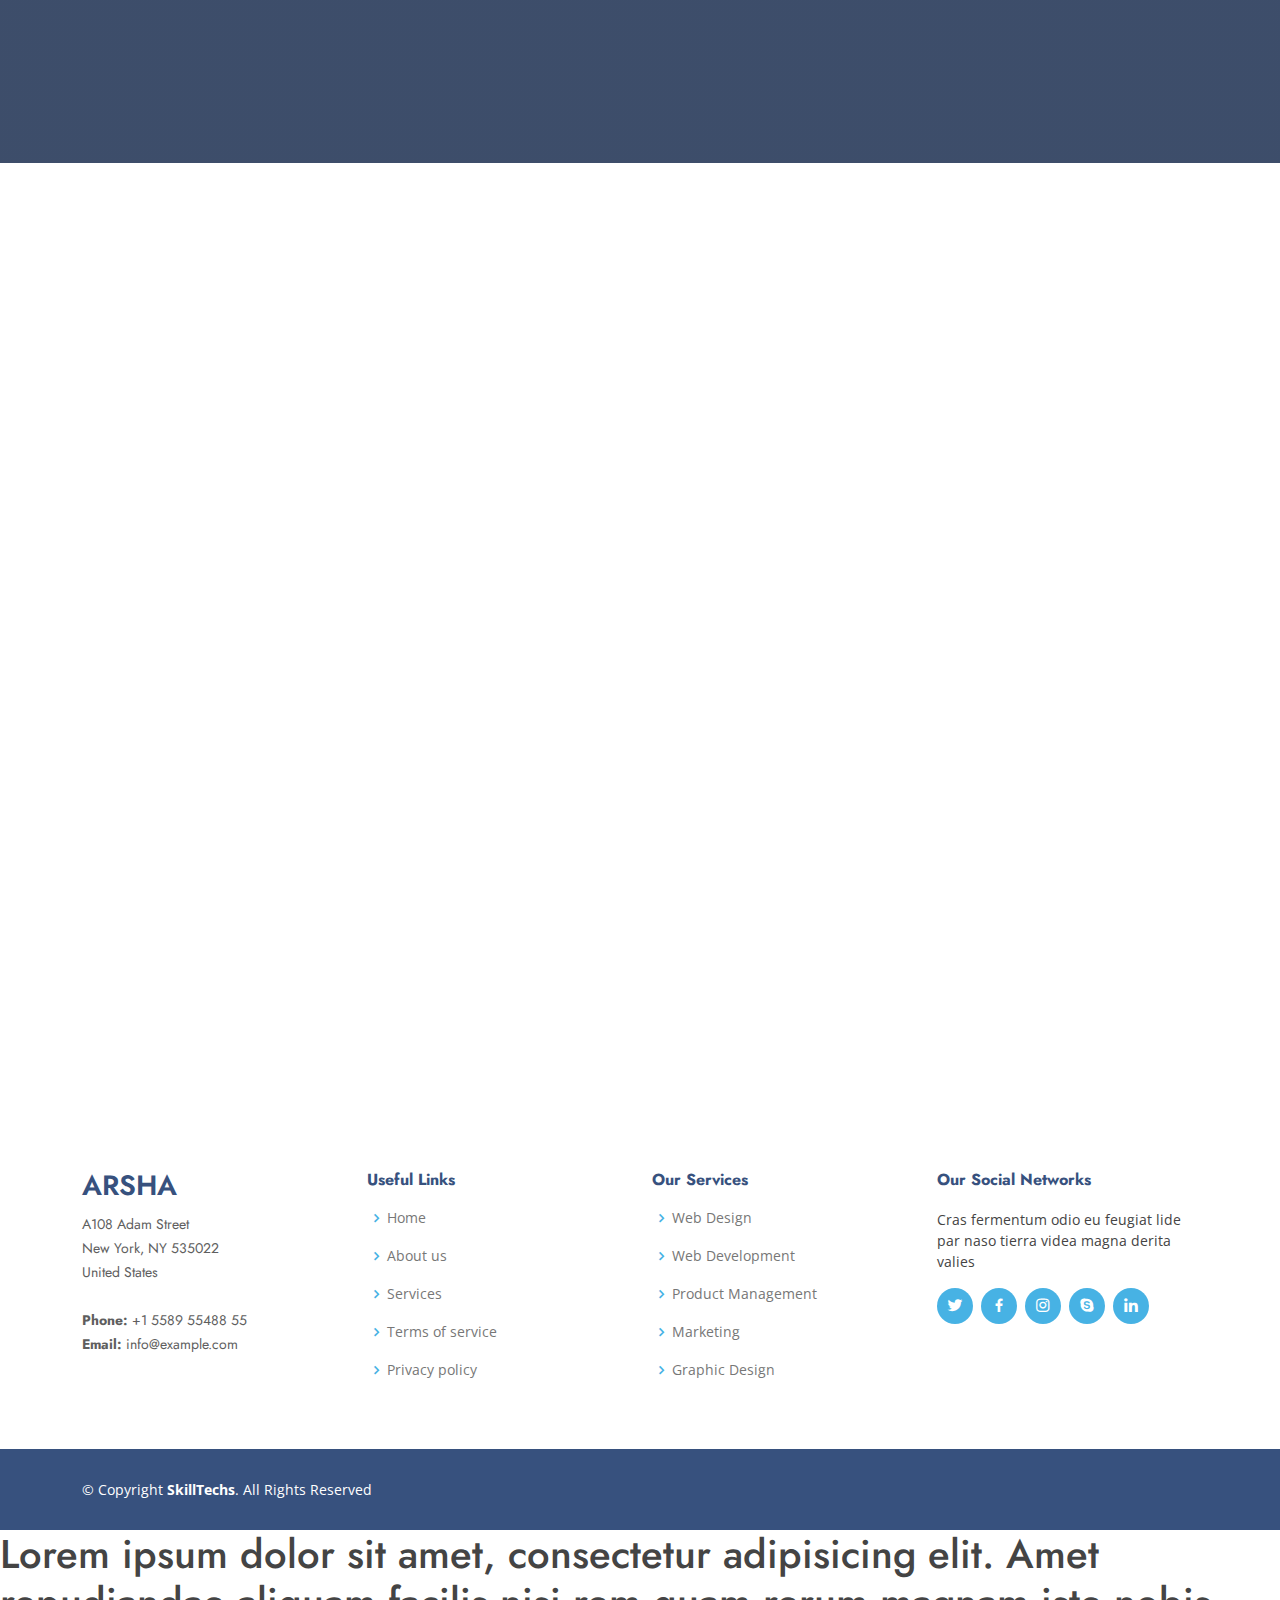
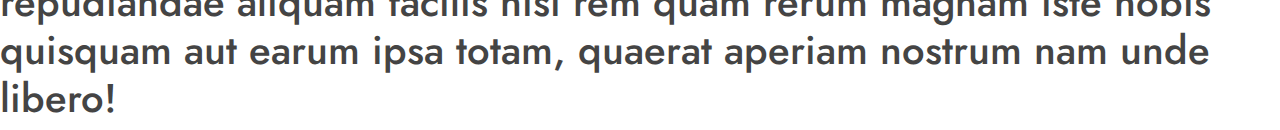
==== commit daebb1b2: "modificação do indexhtml" ====
--- a/Arsha/index.html
+++ b/Arsha/index.html
@@ -470,11 +470,12 @@
 
     <div class="container footer-bottom clearfix">
       <div class="copyright">
-        &copy; Copyright <strong><span>SkillTech</span></strong>. All Rights Reserved
+        &copy; Copyright <strong><span>SkillTechs</span></strong>. All Rights Reserved
       </div>
     </div>
   </footer><!-- End Footer -->
 
+  <h1>Lorem ipsum dolor sit amet, consectetur adipisicing elit. Amet repudiandae aliquam facilis nisi rem quam rerum magnam iste nobis quisquam aut earum ipsa totam, quaerat aperiam nostrum nam unde libero!</h1>
   <div id="preloader"></div>
   <a href="#" class="back-to-top d-flex align-items-center justify-content-center"><i class="bi bi-arrow-up-short"></i></a>
 
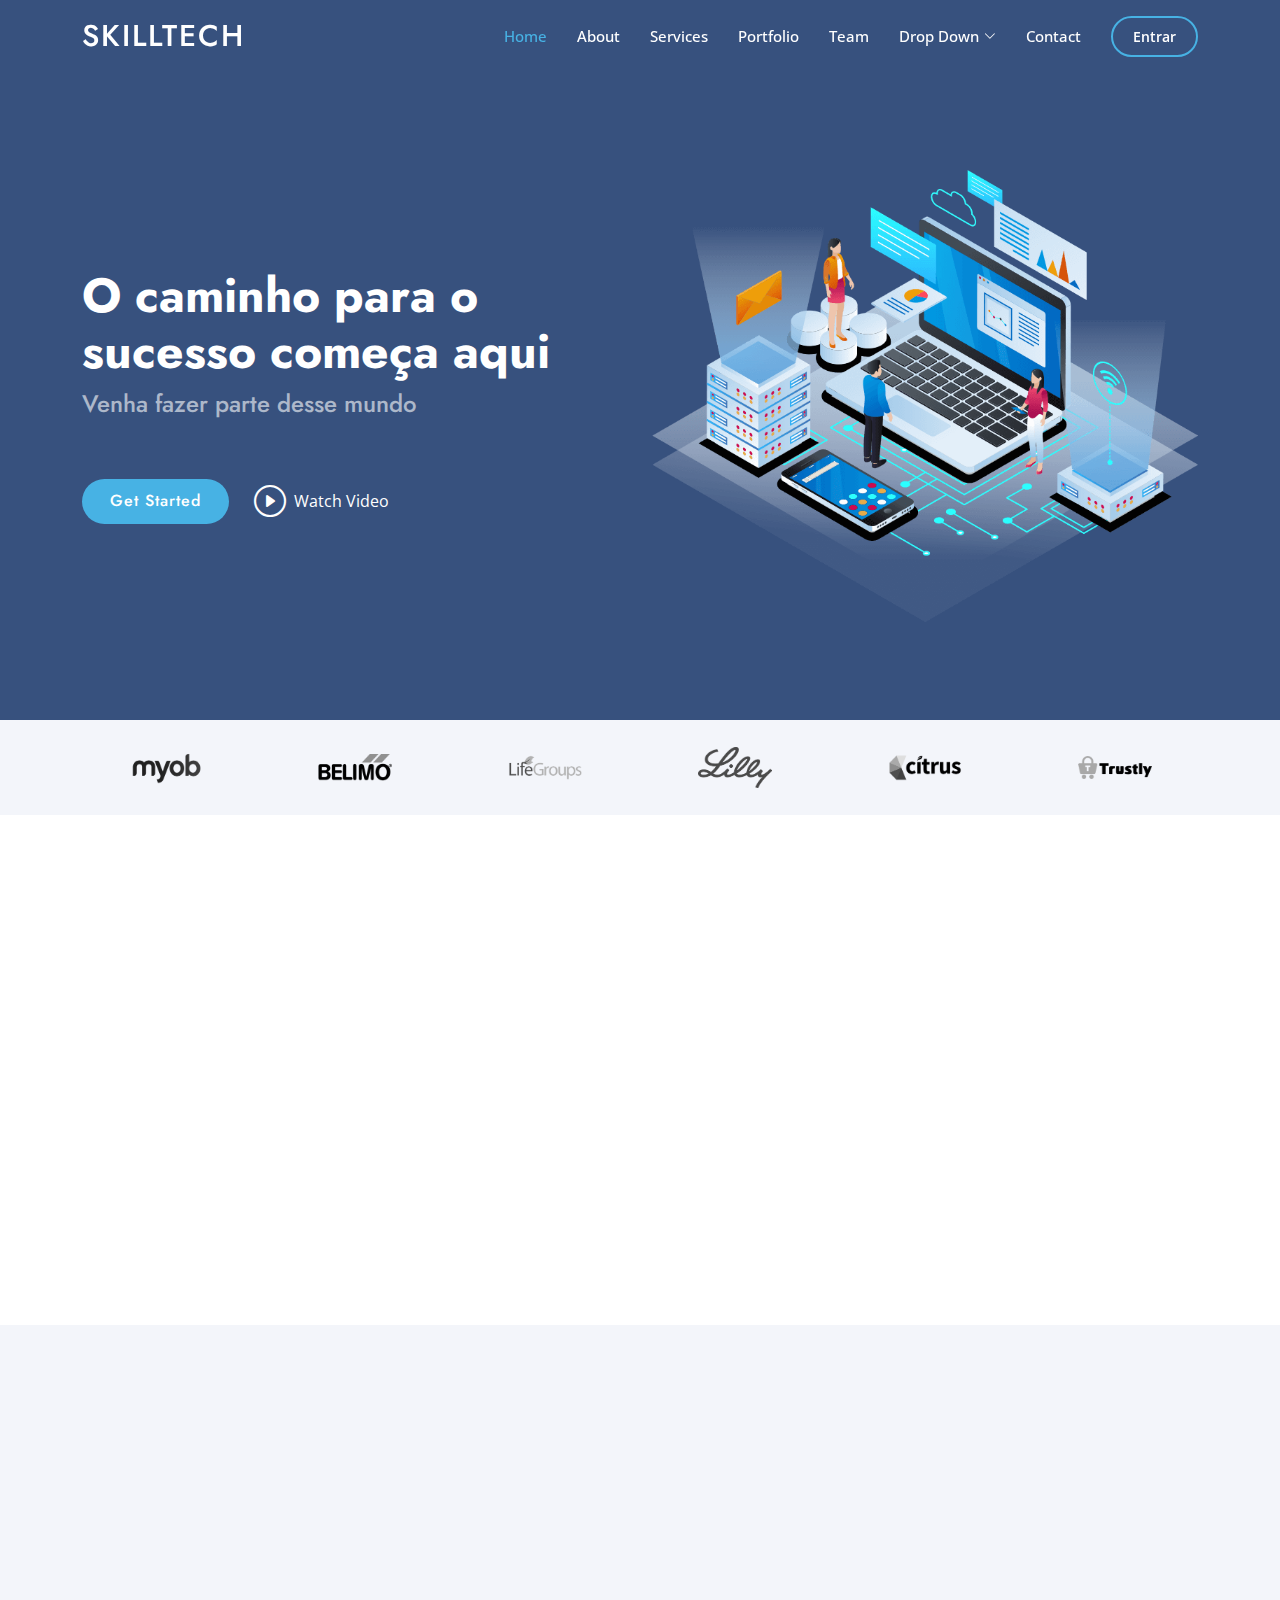
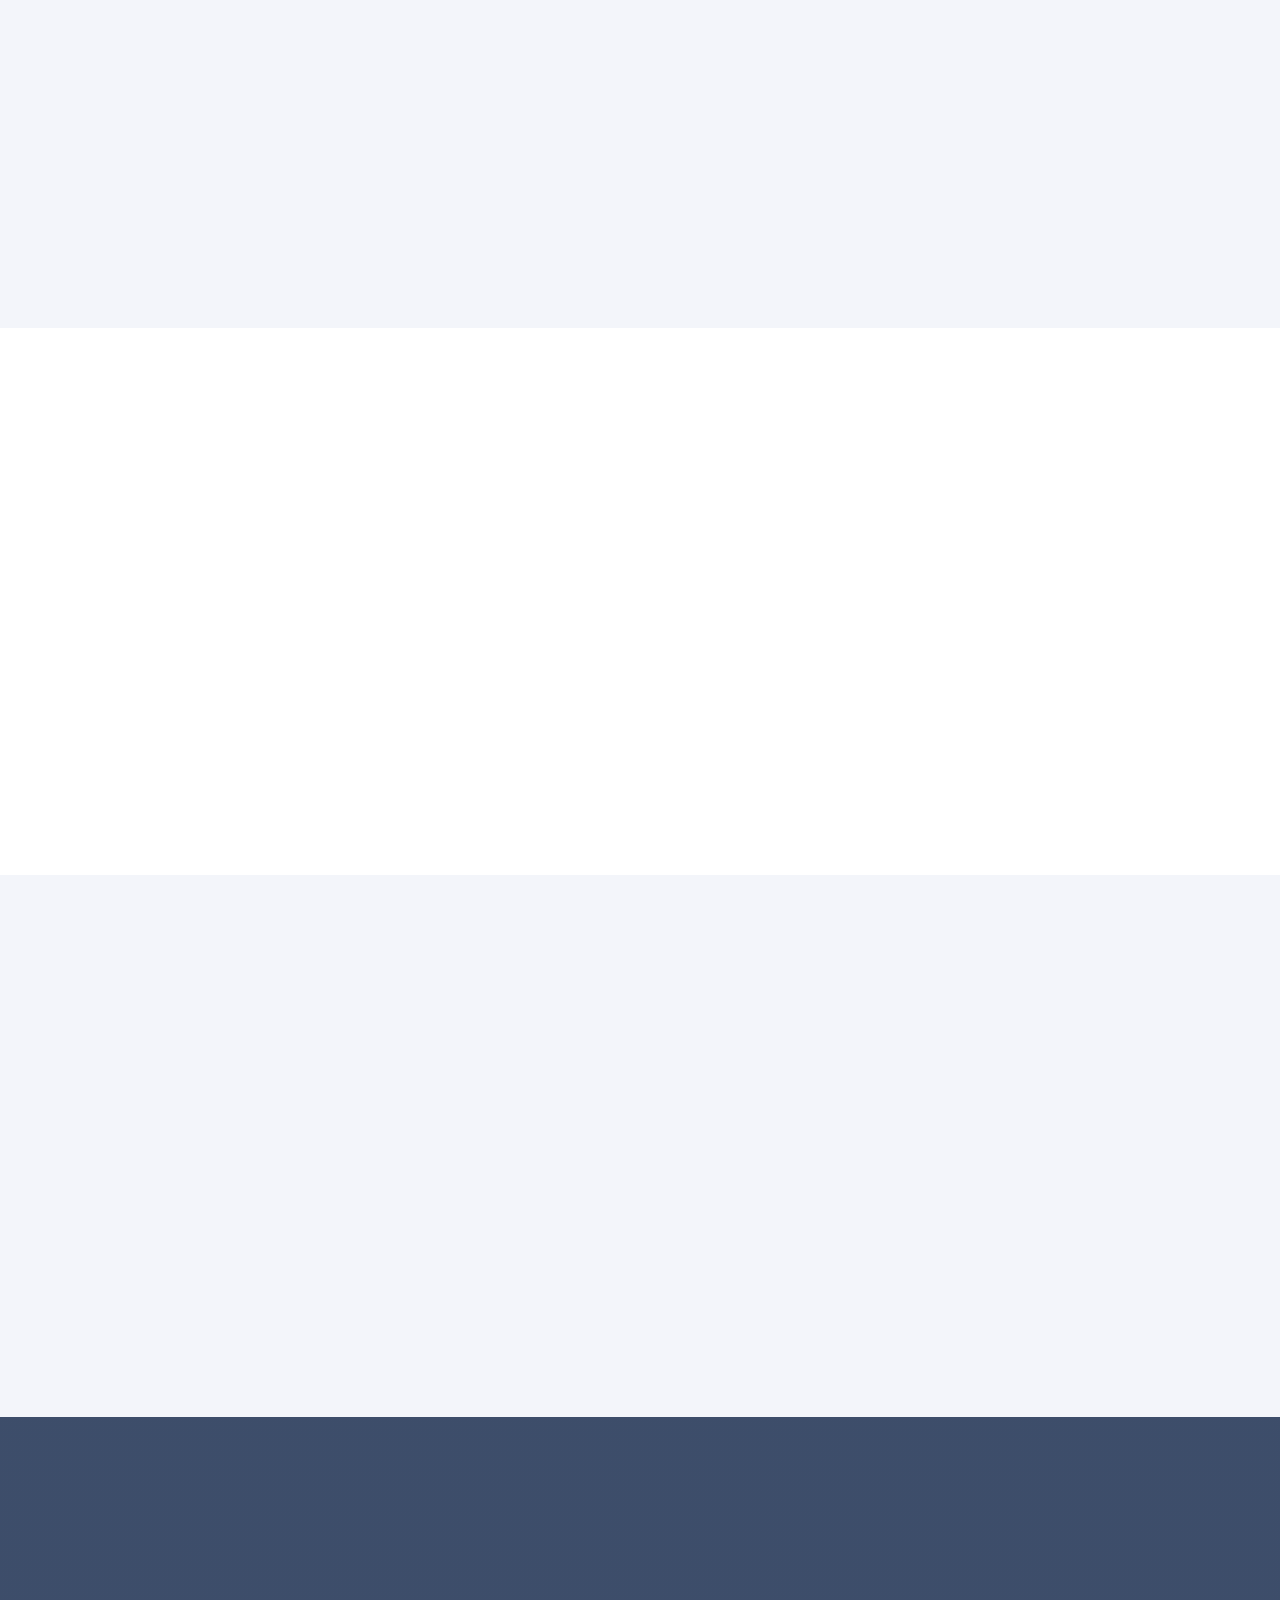
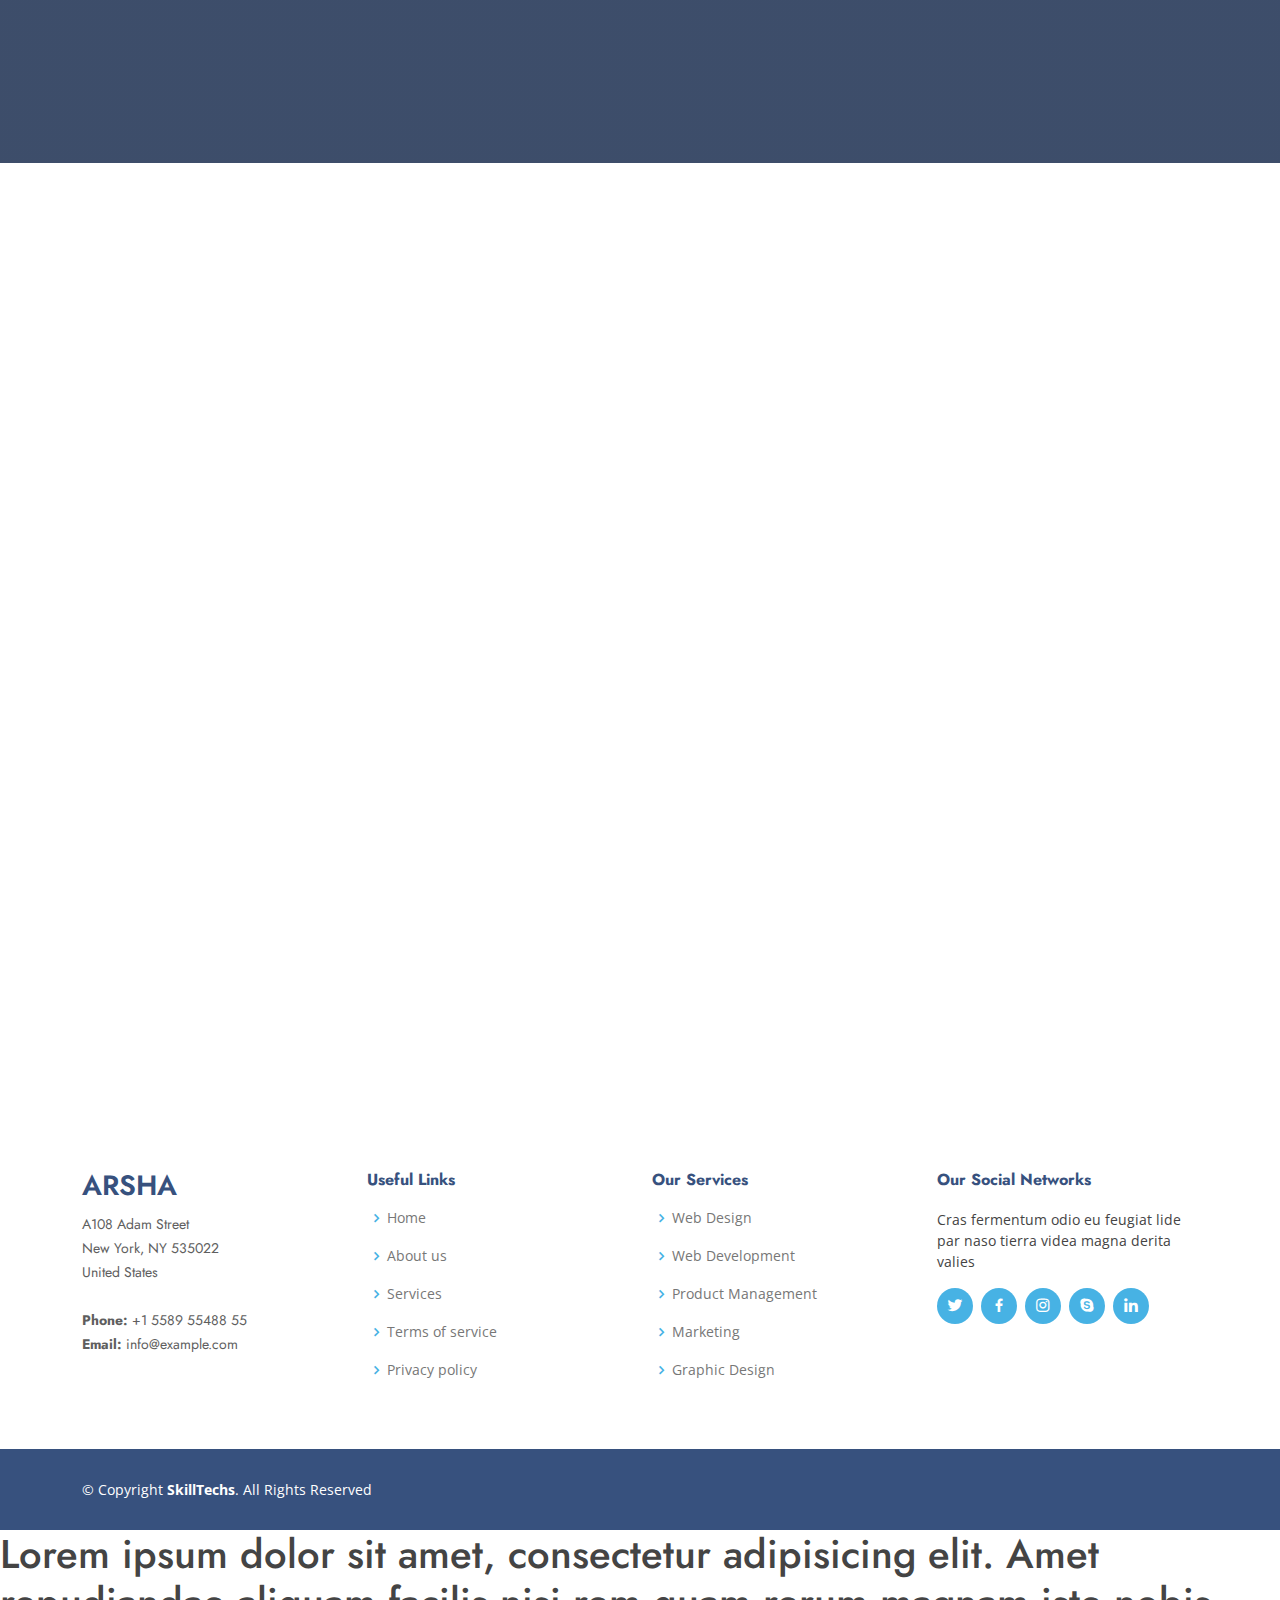
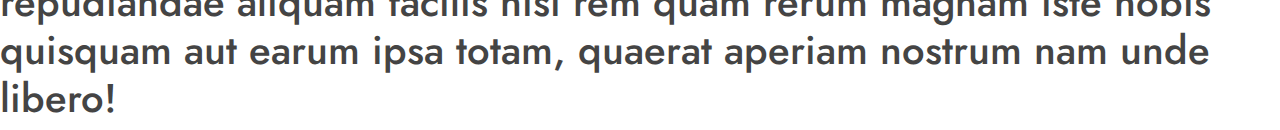
==== commit 4b4a6440: "Alterando pagina index" ====
--- a/Arsha/index.html
+++ b/Arsha/index.html
@@ -24,29 +24,14 @@
   <link href="assets/vendor/glightbox/css/glightbox.min.css" rel="stylesheet">
   <link href="assets/vendor/remixicon/remixicon.css" rel="stylesheet">
   <link href="assets/vendor/swiper/swiper-bundle.min.css" rel="stylesheet">
-
-  <!-- Template Main CSS File -->
   <link href="assets/css/style.css" rel="stylesheet">
-
-  <!-- =======================================================
-  * Template Name: Arsha
-  * Updated: Sep 18 2023 with Bootstrap v5.3.2
-  * Template URL: https://bootstrapmade.com/arsha-free-bootstrap-html-template-corporate/
-  * Author: BootstrapMade.com
-  * License: https://bootstrapmade.com/license/
-  ======================================================== -->
 </head>
 
 <body>
-
-  <!-- ======= Header ======= -->
   <header id="header" class="fixed-top ">
     <div class="container d-flex align-items-center">
 
-      <h1 class="logo me-auto"><a href="index.html">Arsha</a></h1>
-      <!-- Uncomment below if you prefer to use an image logo -->
-      <!-- <a href="index.html" class="logo me-auto"><img src="assets/img/logo.png" alt="" class="img-fluid"></a>-->
-
+      <h1 class="logo me-auto"><a href="index.html">SkillTech</a></h1>
       <nav id="navbar" class="navbar">
         <ul>
           <li><a class="nav-link scrollto active" href="#hero">Home</a></li>
@@ -75,12 +60,10 @@
           <li><a class="getstarted scrollto" href="#about">Entrar</a></li>
         </ul>
         <i class="bi bi-list mobile-nav-toggle"></i>
-      </nav><!-- .navbar -->
+      </nav>
 
     </div>
-  </header><!-- End Header -->
-
-  <!-- ======= Hero Section ======= -->
+  </header>
   <section id="hero" class="d-flex align-items-center">
 
     <div class="container">
@@ -99,11 +82,9 @@
       </div>
     </div>
 
-  </section><!-- End Hero -->
+  </section>
 
   <main id="main">
-
-    <!-- ======= Clients Section ======= -->
     <section id="clients" class="clients section-bg">
       <div class="container">
 
@@ -136,9 +117,7 @@
         </div>
 
       </div>
-    </section><!-- End Cliens Section -->
-
-    <!-- ======= About Us Section ======= -->
+    </section>
     <section id="about" class="about">
       <div class="container" data-aos="fade-up">
 
@@ -154,14 +133,8 @@
             </p>
             <ul>
               <li><i class="ri-check-double-line"></i> Nossa plataforma utiliza tecnologias de ponta para fornecer uma experiência de aprendizado envolvente.
-
-
-
-
-
               </li>
               <li><i class="ri-check-double-line"></i> Oferecemos uma ampla gama de cursos em áreas como Desenvolvimento Web, Ciência de Dados e muito mais. Desde cursos introdutórios até especializações avançadas, nosso catálogo abrange uma variedade de níveis e interesses.</li>
-              
             </ul>
           </div>
           <div class="col-lg-6 pt-4 pt-lg-0">
@@ -173,11 +146,9 @@
             <a href="#" class="btn-learn-more">Learn More</a>
           </div>
         </div>
-
-      </div>
-    </section><!-- End About Us Section -->
-
-    <!-- ======= Why Us Section ======= -->
+      </div>
+    </section>
+
     <section id="why-us" class="why-us section-bg">
       <div class="container-fluid" data-aos="fade-up">
 
@@ -230,9 +201,7 @@
         </div>
 
       </div>
-    </section><!-- End Why Us Section -->
-
-    <!-- ======= Skills Section ======= -->
+    </section>
     <section id="skills" class="skills">
       <div class="container" data-aos="fade-up">
 
@@ -283,9 +252,7 @@
         </div>
 
       </div>
-    </section><!-- End Skills Section -->
-
-    <!-- ======= Services Section ======= -->
+    </section>
     <section id="services" class="services section-bg">
       <div class="container" data-aos="fade-up">
 
@@ -330,9 +297,7 @@
         </div>
 
       </div>
-    </section><!-- End Services Section -->
-
-    <!-- ======= Cta Section ======= -->
+    </section>
     <section id="cta" class="cta">
       <div class="container" data-aos="zoom-in">
 
@@ -347,9 +312,7 @@
         </div>
 
       </div>
-    </section><!-- End Cta Section -->
-
-    <!-- ======= Pricing Section ======= -->
+    </section>
     <section id="pricing" class="pricing">
       <div class="container" data-aos="fade-up">
 
@@ -411,9 +374,7 @@
         </div>
 
       </div>
-    </section><!-- End Pricing Section -->
-
-  <!-- ======= Footer ======= -->
+    </section>
   <footer id="footer">
     <div class="footer-top">
       <div class="container">
@@ -473,13 +434,12 @@
         &copy; Copyright <strong><span>SkillTechs</span></strong>. All Rights Reserved
       </div>
     </div>
-  </footer><!-- End Footer -->
+  </footer>
 
   <h1>Lorem ipsum dolor sit amet, consectetur adipisicing elit. Amet repudiandae aliquam facilis nisi rem quam rerum magnam iste nobis quisquam aut earum ipsa totam, quaerat aperiam nostrum nam unde libero!</h1>
   <div id="preloader"></div>
   <a href="#" class="back-to-top d-flex align-items-center justify-content-center"><i class="bi bi-arrow-up-short"></i></a>
 
-  <!-- Vendor JS Files -->
   <script src="assets/vendor/aos/aos.js"></script>
   <script src="assets/vendor/bootstrap/js/bootstrap.bundle.min.js"></script>
   <script src="assets/vendor/glightbox/js/glightbox.min.js"></script>
@@ -487,8 +447,6 @@
   <script src="assets/vendor/swiper/swiper-bundle.min.js"></script>
   <script src="assets/vendor/waypoints/noframework.waypoints.js"></script>
   <script src="assets/vendor/php-email-form/validate.js"></script>
-
-  <!-- Template Main JS File -->
   <script src="assets/js/main.js"></script>
 
 </body>
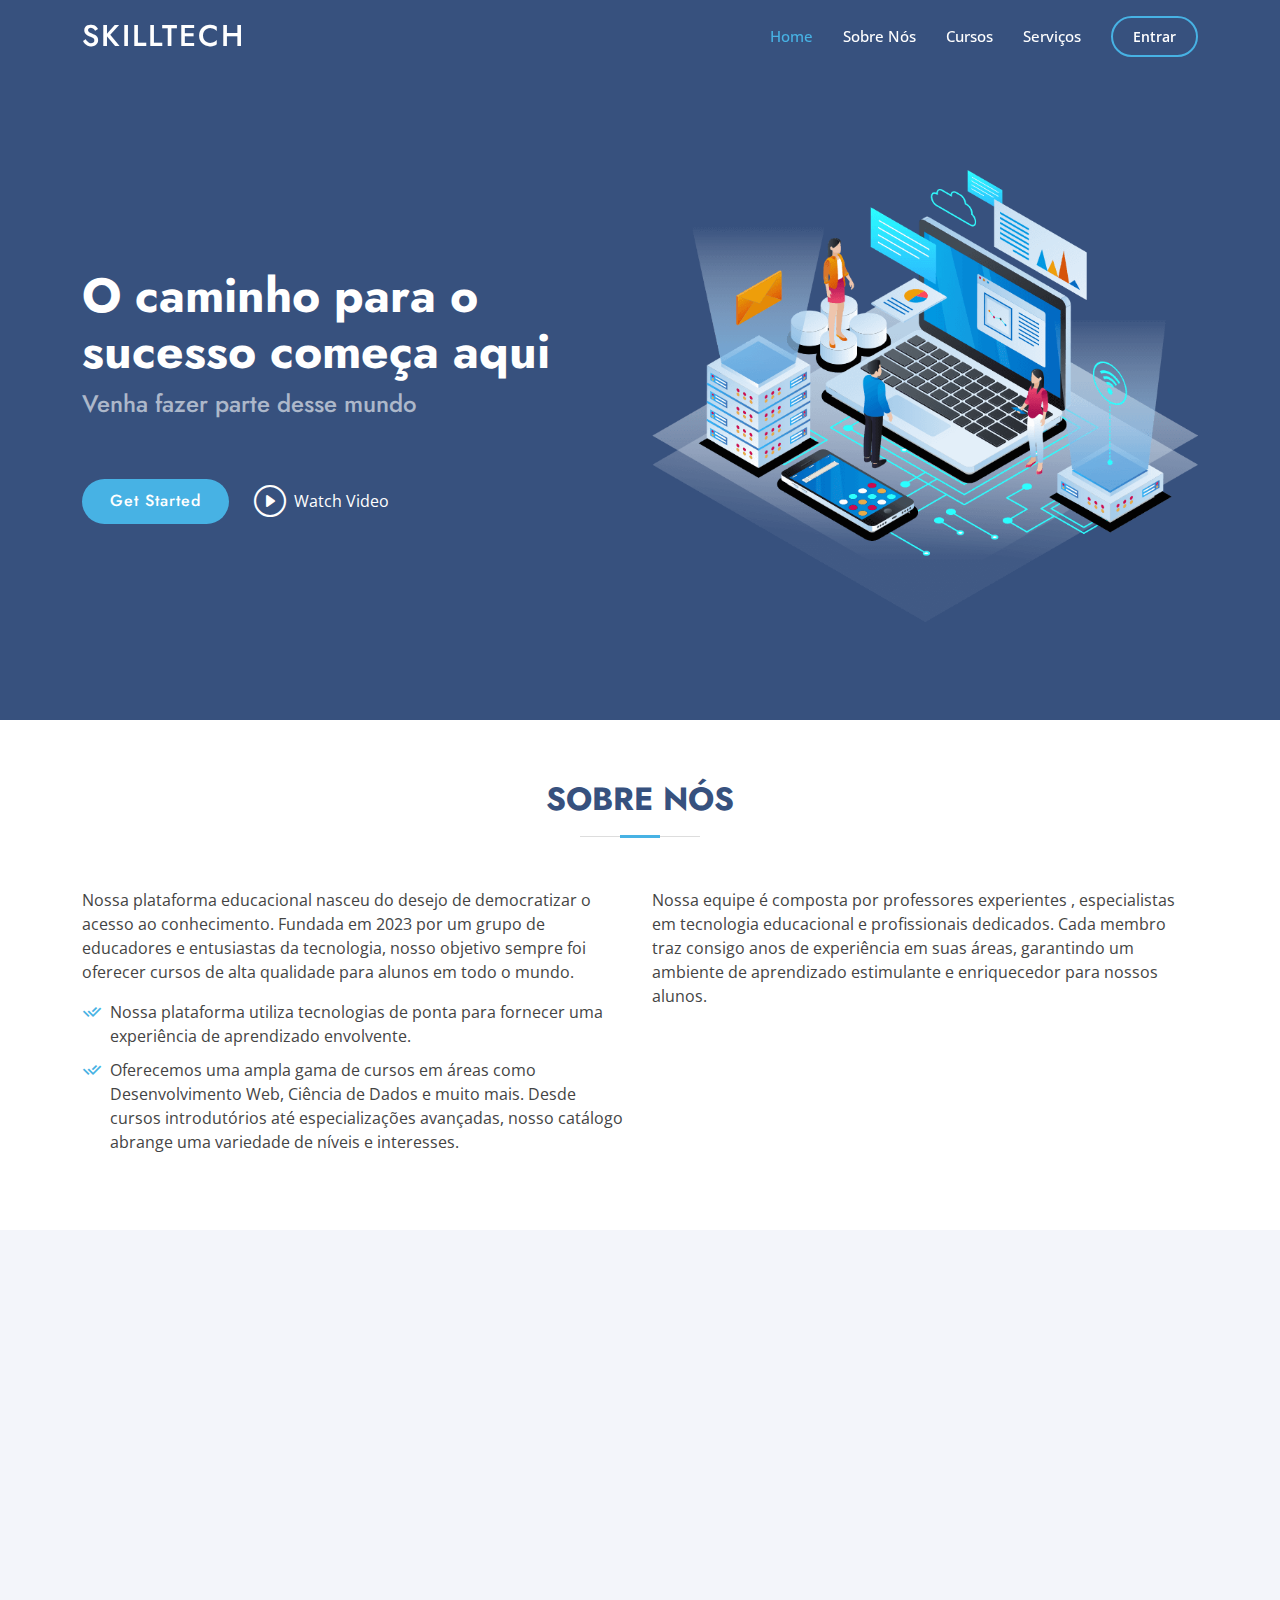
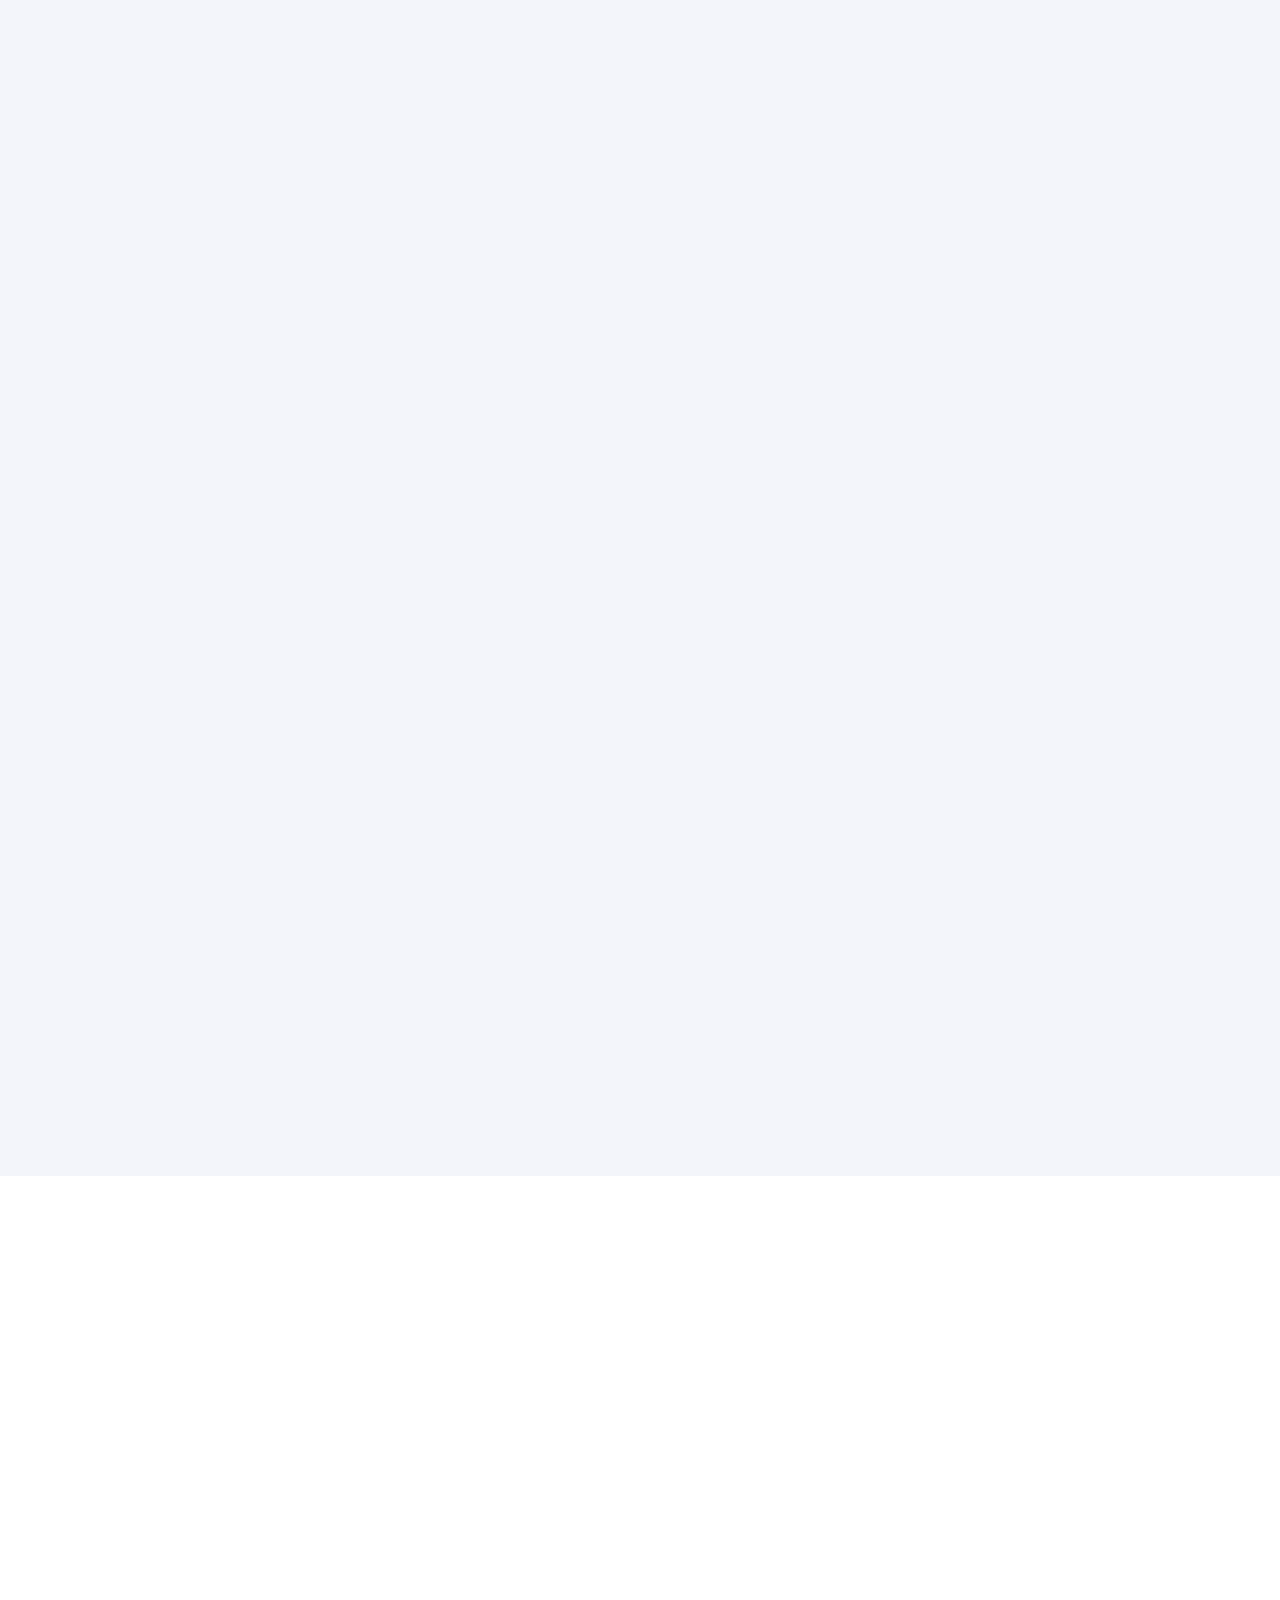
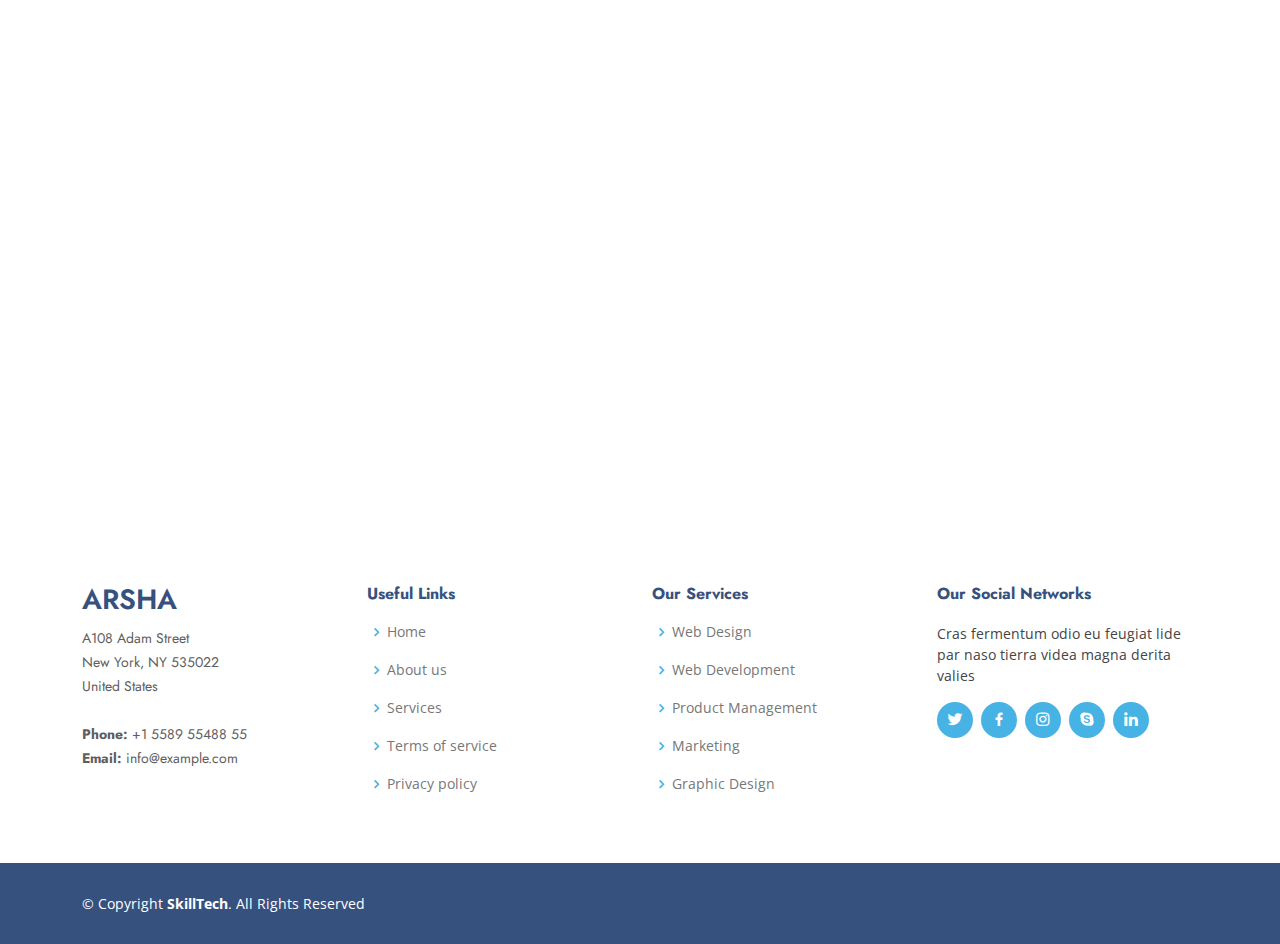
==== commit 8ab84dcf: "Atualização index.html" ====
--- a/Arsha/index.html
+++ b/Arsha/index.html
@@ -24,46 +24,44 @@
   <link href="assets/vendor/glightbox/css/glightbox.min.css" rel="stylesheet">
   <link href="assets/vendor/remixicon/remixicon.css" rel="stylesheet">
   <link href="assets/vendor/swiper/swiper-bundle.min.css" rel="stylesheet">
+
+  <!-- Template Main CSS File -->
   <link href="assets/css/style.css" rel="stylesheet">
+
+  <!-- =======================================================
+  * Template Name: Arsha
+  * Updated: Sep 18 2023 with Bootstrap v5.3.2
+  * Template URL: https://bootstrapmade.com/arsha-free-bootstrap-html-template-corporate/
+  * Author: BootstrapMade.com
+  * License: https://bootstrapmade.com/license/
+  ======================================================== -->
 </head>
 
 <body>
+
+  <!-- ======= Header ======= -->
   <header id="header" class="fixed-top ">
     <div class="container d-flex align-items-center">
 
       <h1 class="logo me-auto"><a href="index.html">SkillTech</a></h1>
+      <!-- Uncomment below if you prefer to use an image logo -->
+      <!-- <a href="index.html" class="logo me-auto"><img src="assets/img/logo.png" alt="" class="img-fluid"></a>-->
+
       <nav id="navbar" class="navbar">
         <ul>
           <li><a class="nav-link scrollto active" href="#hero">Home</a></li>
-          <li><a class="nav-link scrollto" href="#about">About</a></li>
-          <li><a class="nav-link scrollto" href="#services">Services</a></li>
-          <li><a class="nav-link   scrollto" href="#portfolio">Portfolio</a></li>
-          <li><a class="nav-link scrollto" href="#team">Team</a></li>
-          <li class="dropdown"><a href="#"><span>Drop Down</span> <i class="bi bi-chevron-down"></i></a>
-            <ul>
-              <li><a href="#">Drop Down 1</a></li>
-              <li class="dropdown"><a href="#"><span>Deep Drop Down</span> <i class="bi bi-chevron-right"></i></a>
-                <ul>
-                  <li><a href="#">Deep Drop Down 1</a></li>
-                  <li><a href="#">Deep Drop Down 2</a></li>
-                  <li><a href="#">Deep Drop Down 3</a></li>
-                  <li><a href="#">Deep Drop Down 4</a></li>
-                  <li><a href="#">Deep Drop Down 5</a></li>
-                </ul>
-              </li>
-              <li><a href="#">Drop Down 2</a></li>
-              <li><a href="#">Drop Down 3</a></li>
-              <li><a href="#">Drop Down 4</a></li>
-            </ul>
-          </li>
-          <li><a class="nav-link scrollto" href="#contact">Contact</a></li>
+          <li><a class="nav-link scrollto" href="#about">Sobre Nós</a></li>
+          <li><a class="nav-link scrollto" href="#why-us">Cursos</a></li>
+          <li><a class="nav-link   scrollto" href="#services">Serviços</a></li>
           <li><a class="getstarted scrollto" href="#about">Entrar</a></li>
         </ul>
         <i class="bi bi-list mobile-nav-toggle"></i>
-      </nav>
+      </nav><!-- .navbar -->
 
     </div>
-  </header>
+  </header><!-- End Header -->
+
+  <!-- ======= Hero Section ======= -->
   <section id="hero" class="d-flex align-items-center">
 
     <div class="container">
@@ -82,42 +80,10 @@
       </div>
     </div>
 
-  </section>
+  </section><!-- End Hero -->
 
   <main id="main">
-    <section id="clients" class="clients section-bg">
-      <div class="container">
-
-        <div class="row" data-aos="zoom-in">
-
-          <div class="col-lg-2 col-md-4 col-6 d-flex align-items-center justify-content-center">
-            <img src="assets/img/clients/client-1.png" class="img-fluid" alt="">
-          </div>
-
-          <div class="col-lg-2 col-md-4 col-6 d-flex align-items-center justify-content-center">
-            <img src="assets/img/clients/client-2.png" class="img-fluid" alt="">
-          </div>
-
-          <div class="col-lg-2 col-md-4 col-6 d-flex align-items-center justify-content-center">
-            <img src="assets/img/clients/client-3.png" class="img-fluid" alt="">
-          </div>
-
-          <div class="col-lg-2 col-md-4 col-6 d-flex align-items-center justify-content-center">
-            <img src="assets/img/clients/client-4.png" class="img-fluid" alt="">
-          </div>
-
-          <div class="col-lg-2 col-md-4 col-6 d-flex align-items-center justify-content-center">
-            <img src="assets/img/clients/client-5.png" class="img-fluid" alt="">
-          </div>
-
-          <div class="col-lg-2 col-md-4 col-6 d-flex align-items-center justify-content-center">
-            <img src="assets/img/clients/client-6.png" class="img-fluid" alt="">
-          </div>
-
-        </div>
-
-      </div>
-    </section>
+    <!-- ======= About Us Section ======= -->
     <section id="about" class="about">
       <div class="container" data-aos="fade-up">
 
@@ -135,6 +101,7 @@
               <li><i class="ri-check-double-line"></i> Nossa plataforma utiliza tecnologias de ponta para fornecer uma experiência de aprendizado envolvente.
               </li>
               <li><i class="ri-check-double-line"></i> Oferecemos uma ampla gama de cursos em áreas como Desenvolvimento Web, Ciência de Dados e muito mais. Desde cursos introdutórios até especializações avançadas, nosso catálogo abrange uma variedade de níveis e interesses.</li>
+              
             </ul>
           </div>
           <div class="col-lg-6 pt-4 pt-lg-0">
@@ -143,12 +110,13 @@
               , especialistas em tecnologia educacional e profissionais dedicados. Cada membro traz consigo anos de experiência em suas áreas, 
               garantindo um ambiente de aprendizado estimulante e enriquecedor para nossos alunos.
             </p>
-            <a href="#" class="btn-learn-more">Learn More</a>
-          </div>
-        </div>
-      </div>
-    </section>
-
+          </div>
+        </div>
+
+      </div>
+    </section><!-- End About Us Section -->
+
+    <!-- ======= Why Us Section ======= -->
     <section id="why-us" class="why-us section-bg">
       <div class="container-fluid" data-aos="fade-up">
 
@@ -175,22 +143,55 @@
                 </li>
 
                 <li>
-                  <a data-bs-toggle="collapse" data-bs-target="#accordion-list-2" class="collapsed"><span>jQuery</span> <i class="bx bx-chevron-down icon-show"></i><i class="bx bx-chevron-up icon-close"></i></a>
-                  <div id="accordion-list-2" class="collapse" data-bs-parent=".accordion-list">
+                    <a data-bs-toggle="collapse" data-bs-target="#accordion-list-2" class="collapsed"><span>HTML</span> <i class="bx bx-chevron-down icon-show"></i><i class="bx bx-chevron-up icon-close"></i></a>
+                    <div id="accordion-list-2" class="collapse" data-bs-parent=".accordion-list">
+                      <p>
+                          A linguagem para a criação de páginas da Web
+                      </p>
+                    </div>
+                  </li>
+
+                  <li>
+                      <a data-bs-toggle="collapse" data-bs-target="#accordion-list-3" class="collapsed"><span>CSS</span> <i class="bx bx-chevron-down icon-show"></i><i class="bx bx-chevron-up icon-close"></i></a>
+                      <div id="accordion-list-3" class="collapse" data-bs-parent=".accordion-list">
+                        <p>
+                            O idioma para estilizar páginas da Web
+                        </p>
+                      </div>
+                    </li>
+
+                <li>
+                  <a data-bs-toggle="collapse" data-bs-target="#accordion-list-4" class="collapsed"><span>Javascript</span> <i class="bx bx-chevron-down icon-show"></i><i class="bx bx-chevron-up icon-close"></i></a>
+                  <div id="accordion-list-4" class="collapse" data-bs-parent=".accordion-list">
                     <p>
-                      Uma biblioteca JS para desenvolvimento de páginas web
+                        A linguagem para programação de páginas da Web
                     </p>
                   </div>
                 </li>
-
-                <li>
-                  <a data-bs-toggle="collapse" data-bs-target="#accordion-list-3" class="collapsed"><span>Java</span> <i class="bx bx-chevron-down icon-show"></i><i class="bx bx-chevron-up icon-close"></i></a>
-                  <div id="accordion-list-3" class="collapse" data-bs-parent=".accordion-list">
+                <li>
+                  <a data-bs-toggle="collapse" data-bs-target="#accordion-list-5" class="collapsed"><span>Python</span> <i class="bx bx-chevron-down icon-show"></i><i class="bx bx-chevron-up icon-close"></i></a>
+                  <div id="accordion-list-5" class="collapse" data-bs-parent=".accordion-list">
+                    <p>
+                        Uma das linguagens de programação mais populares da atualidade
+                    </p>
+                  </div>
+                </li>
+                <li>
+                  <a data-bs-toggle="collapse" data-bs-target="#accordion-list-6" class="collapsed"><span>Java</span> <i class="bx bx-chevron-down icon-show"></i><i class="bx bx-chevron-up icon-close"></i></a>
+                  <div id="accordion-list-6" class="collapse" data-bs-parent=".accordion-list">
                     <p>
                       Uma linguagem de programação
                     </p>
                   </div>
                 </li>
+                <li>
+                    <a data-bs-toggle="collapse" data-bs-target="#accordion-list" class="collapsed"><span>C#</span> <i class="bx bx-chevron-down icon-show"></i><i class="bx bx-chevron-up icon-close"></i></a>
+                    <div id="accordion-list" class="collapse" data-bs-parent=".accordion-list">
+                      <p>
+                        É uma linguagem de programação desenvolvida pela Microsoft que roda no .NET Estrutura.
+                      </p>
+                    </div>
+                  </li>
 
               </ul>
             </div>
@@ -201,118 +202,56 @@
         </div>
 
       </div>
-    </section>
-    <section id="skills" class="skills">
-      <div class="container" data-aos="fade-up">
-
-        <div class="row">
-          <div class="col-lg-6 d-flex align-items-center" data-aos="fade-right" data-aos-delay="100">
-            <img src="assets/img/skills.png" class="img-fluid" alt="">
-          </div>
-          <div class="col-lg-6 pt-4 pt-lg-0 content" data-aos="fade-left" data-aos-delay="100">
-            <h3>Voluptatem dignissimos provident quasi corporis voluptates</h3>
-            <p class="fst-italic">
-              Lorem ipsum dolor sit amet, consectetur adipiscing elit, sed do eiusmod tempor incididunt ut labore et dolore
-              magna aliqua.
-            </p>
-
-            <div class="skills-content">
-
-              <div class="progress">
-                <span class="skill">HTML <i class="val">100%</i></span>
-                <div class="progress-bar-wrap">
-                  <div class="progress-bar" role="progressbar" aria-valuenow="100" aria-valuemin="0" aria-valuemax="100"></div>
-                </div>
-              </div>
-
-              <div class="progress">
-                <span class="skill">CSS <i class="val">90%</i></span>
-                <div class="progress-bar-wrap">
-                  <div class="progress-bar" role="progressbar" aria-valuenow="90" aria-valuemin="0" aria-valuemax="100"></div>
-                </div>
-              </div>
-
-              <div class="progress">
-                <span class="skill">JavaScript <i class="val">75%</i></span>
-                <div class="progress-bar-wrap">
-                  <div class="progress-bar" role="progressbar" aria-valuenow="75" aria-valuemin="0" aria-valuemax="100"></div>
-                </div>
-              </div>
-
-              <div class="progress">
-                <span class="skill">Photoshop <i class="val">55%</i></span>
-                <div class="progress-bar-wrap">
-                  <div class="progress-bar" role="progressbar" aria-valuenow="55" aria-valuemin="0" aria-valuemax="100"></div>
-                </div>
-              </div>
-
-            </div>
-
-          </div>
-        </div>
-
-      </div>
-    </section>
+    </section><!-- End Why Us Section -->
+
+    <!-- ======= Services Section ======= -->
     <section id="services" class="services section-bg">
       <div class="container" data-aos="fade-up">
 
         <div class="section-title">
-          <h2>Services</h2>
-          <p>Magnam dolores commodi suscipit. Necessitatibus eius consequatur ex aliquid fuga eum quidem. Sit sint consectetur velit. Quisquam quos quisquam cupiditate. Et nemo qui impedit suscipit alias ea. Quia fugiat sit in iste officiis commodi quidem hic quas.</p>
+          <h2>Serviços</h2>
+          <p></p>
         </div>
 
         <div class="row">
           <div class="col-xl-3 col-md-6 d-flex align-items-stretch" data-aos="zoom-in" data-aos-delay="100">
             <div class="icon-box">
               <div class="icon"><i class="bx bxl-dribbble"></i></div>
-              <h4><a href="">Lorem Ipsum</a></h4>
-              <p>Voluptatum deleniti atque corrupti quos dolores et quas molestias excepturi</p>
+              <h4><a href="">Projetos Práticos e Desafios de Programação</a></h4>
+              <p>Oferecemos projetos práticos e desafios de programação para que os alunos possam aplicar o que aprenderam e desenvolver suas habilidades práticas.</p>
             </div>
           </div>
 
           <div class="col-xl-3 col-md-6 d-flex align-items-stretch mt-4 mt-md-0" data-aos="zoom-in" data-aos-delay="200">
             <div class="icon-box">
               <div class="icon"><i class="bx bx-file"></i></div>
-              <h4><a href="">Sed ut perspici</a></h4>
-              <p>Duis aute irure dolor in reprehenderit in voluptate velit esse cillum dolore</p>
+              <h4><a href="">Trilhas de Aprendizado</a></h4>
+              <p>Cursos em trilhas de aprendizado específicas, permitindo que os alunos sigam um caminho estruturado para atingir seus objetivos de aprendizado.</p>
             </div>
           </div>
 
           <div class="col-xl-3 col-md-6 d-flex align-items-stretch mt-4 mt-xl-0" data-aos="zoom-in" data-aos-delay="300">
             <div class="icon-box">
               <div class="icon"><i class="bx bx-tachometer"></i></div>
-              <h4><a href="">Magni Dolores</a></h4>
-              <p>Excepteur sint occaecat cupidatat non proident, sunt in culpa qui officia</p>
+              <h4><a href="">Avaliações e Certificações</a></h4>
+              <p>Avaliações para medir o progresso dos alunos e emitir certificados de conclusão para os cursos bem-sucedidos.</p>
             </div>
           </div>
 
           <div class="col-xl-3 col-md-6 d-flex align-items-stretch mt-4 mt-xl-0" data-aos="zoom-in" data-aos-delay="400">
             <div class="icon-box">
               <div class="icon"><i class="bx bx-layer"></i></div>
-              <h4><a href="">Nemo Enim</a></h4>
-              <p>At vero eos et accusamus et iusto odio dignissimos ducimus qui blanditiis</p>
-            </div>
-          </div>
-
-        </div>
-
-      </div>
-    </section>
-    <section id="cta" class="cta">
-      <div class="container" data-aos="zoom-in">
-
-        <div class="row">
-          <div class="col-lg-9 text-center text-lg-start">
-            <h3>Call To Action</h3>
-            <p> Duis aute irure dolor in reprehenderit in voluptate velit esse cillum dolore eu fugiat nulla pariatur. Excepteur sint occaecat cupidatat non proident, sunt in culpa qui officia deserunt mollit anim id est laborum.</p>
-          </div>
-          <div class="col-lg-3 cta-btn-container text-center">
-            <a class="cta-btn align-middle" href="#">Call To Action</a>
-          </div>
-        </div>
-
-      </div>
-    </section>
+              <h4><a href="">Recursos de Apoio</a></h4>
+              <p>Materiais de referência, guias, documentação e tutoriais para ajudar os alunos em seu processo de aprendizado.</p>
+            </div>
+          </div>
+
+        </div>
+
+      </div>
+    </section><!-- End Services Section -->
+
+    <!-- ======= Pricing Section ======= -->
     <section id="pricing" class="pricing">
       <div class="container" data-aos="fade-up">
 
@@ -337,7 +276,7 @@
                 <li class="na"><i class="bx bx-x"></i> <span>Acesso a todos os curos</span></li>
                 <li class="na"><i class="bx bx-x"></i> <span>Certificado</span></li>
               </ul>
-              <a href="#" class="buy-btn">Get Started</a>
+              <a href="#" class="buy-btn">Inscreva-se</a>
             </div>
           </div>
 
@@ -352,7 +291,7 @@
                 <li><i class="bx bx-check"></i> Acesso a todos os curos</li>
                 <li><i class="bx bx-check"></i> Certificado</li>
               </ul>
-              <a href="#" class="buy-btn">Get Started</a>
+              <a href="#" class="buy-btn">Inscreva-se</a>
             </div>
           </div>
 
@@ -367,14 +306,16 @@
                 <li><i class="bx bx-check"></i> Acesso a todos os curos</li>
                 <li><i class="bx bx-check"></i> Certificado</li>
               </ul>
-              <a href="#" class="buy-btn">Get Started</a>
-            </div>
-          </div>
-
-        </div>
-
-      </div>
-    </section>
+              <a href="#" class="buy-btn">Inscreva-se</a>
+            </div>
+          </div>
+
+        </div>
+
+      </div>
+    </section><!-- End Pricing Section -->
+
+  <!-- ======= Footer ======= -->
   <footer id="footer">
     <div class="footer-top">
       <div class="container">
@@ -431,15 +372,14 @@
 
     <div class="container footer-bottom clearfix">
       <div class="copyright">
-        &copy; Copyright <strong><span>SkillTechs</span></strong>. All Rights Reserved
+        &copy; Copyright <strong><span>SkillTech</span></strong>. All Rights Reserved
       </div>
     </div>
-  </footer>
-
-  <h1>Lorem ipsum dolor sit amet, consectetur adipisicing elit. Amet repudiandae aliquam facilis nisi rem quam rerum magnam iste nobis quisquam aut earum ipsa totam, quaerat aperiam nostrum nam unde libero!</h1>
+  </footer><!-- End Footer -->
   <div id="preloader"></div>
   <a href="#" class="back-to-top d-flex align-items-center justify-content-center"><i class="bi bi-arrow-up-short"></i></a>
 
+  <!-- Vendor JS Files -->
   <script src="assets/vendor/aos/aos.js"></script>
   <script src="assets/vendor/bootstrap/js/bootstrap.bundle.min.js"></script>
   <script src="assets/vendor/glightbox/js/glightbox.min.js"></script>
@@ -447,6 +387,8 @@
   <script src="assets/vendor/swiper/swiper-bundle.min.js"></script>
   <script src="assets/vendor/waypoints/noframework.waypoints.js"></script>
   <script src="assets/vendor/php-email-form/validate.js"></script>
+
+  <!-- Template Main JS File -->
   <script src="assets/js/main.js"></script>
 
 </body>
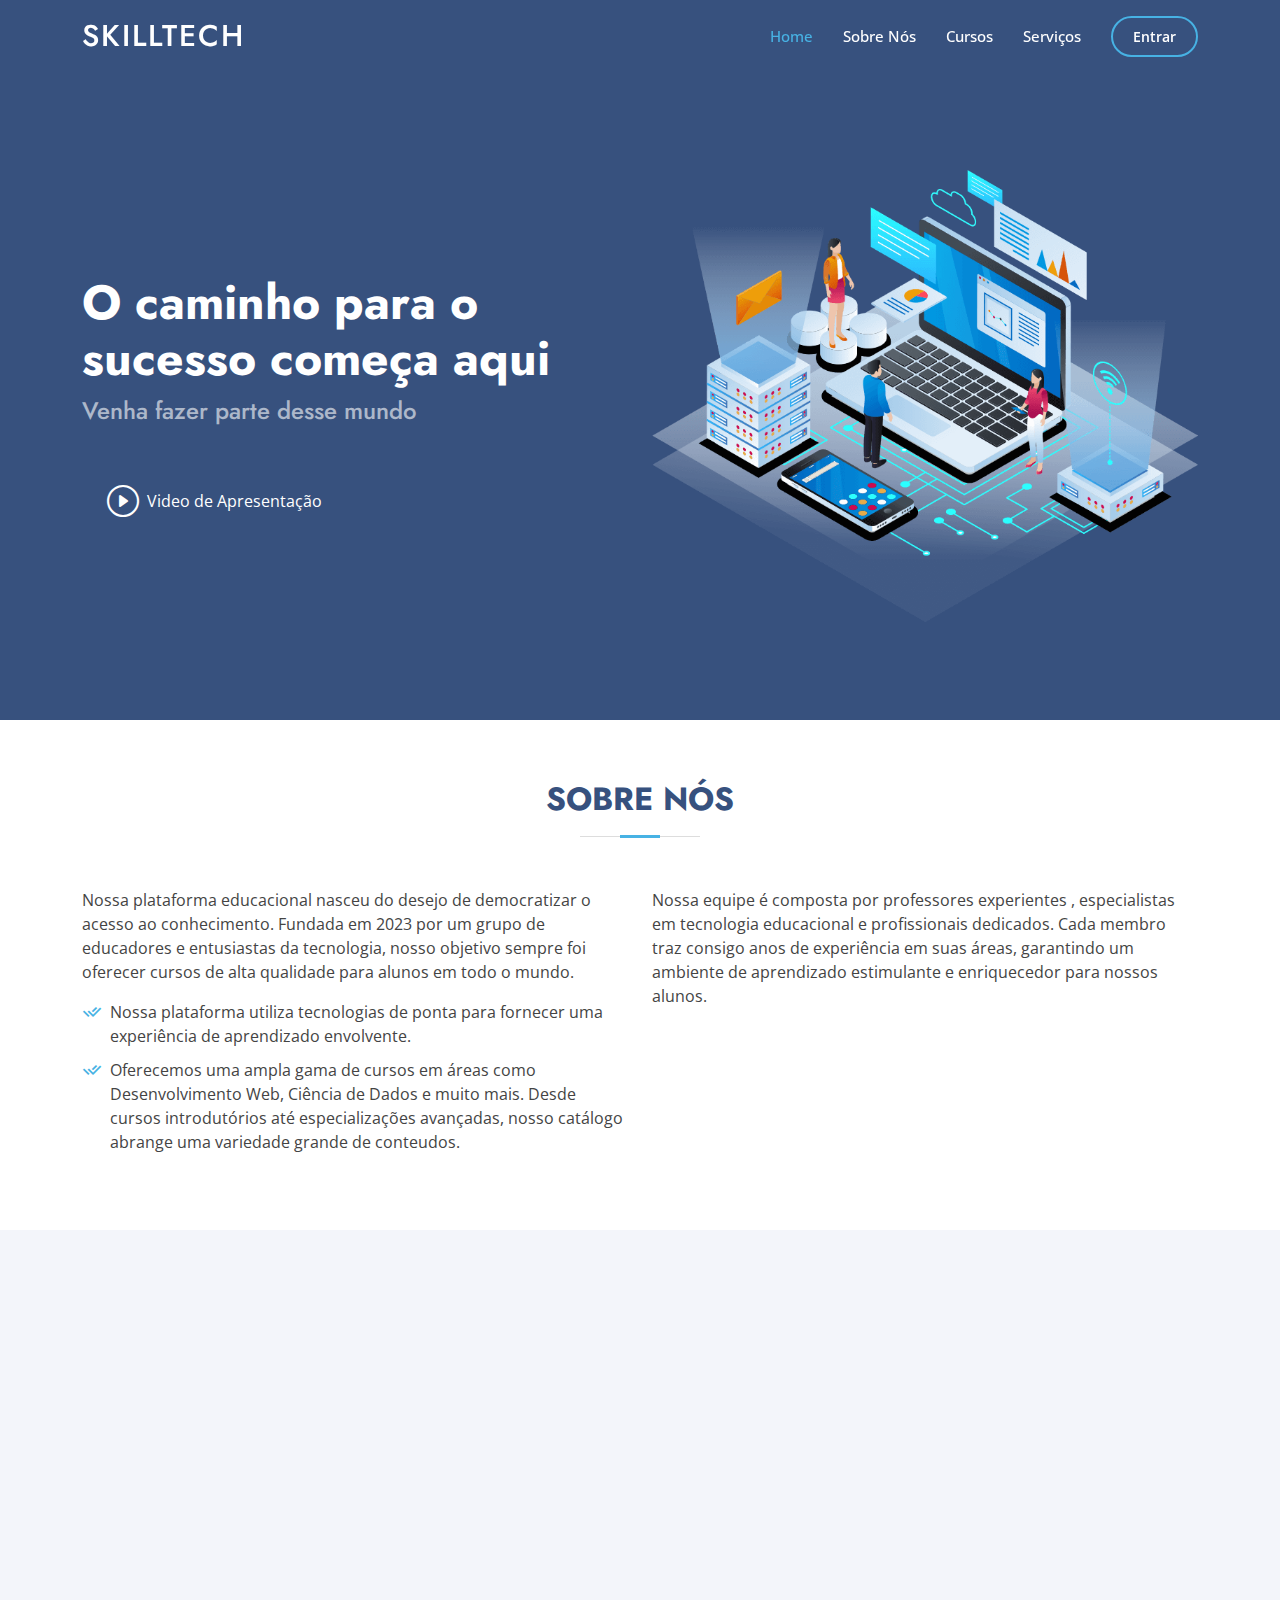
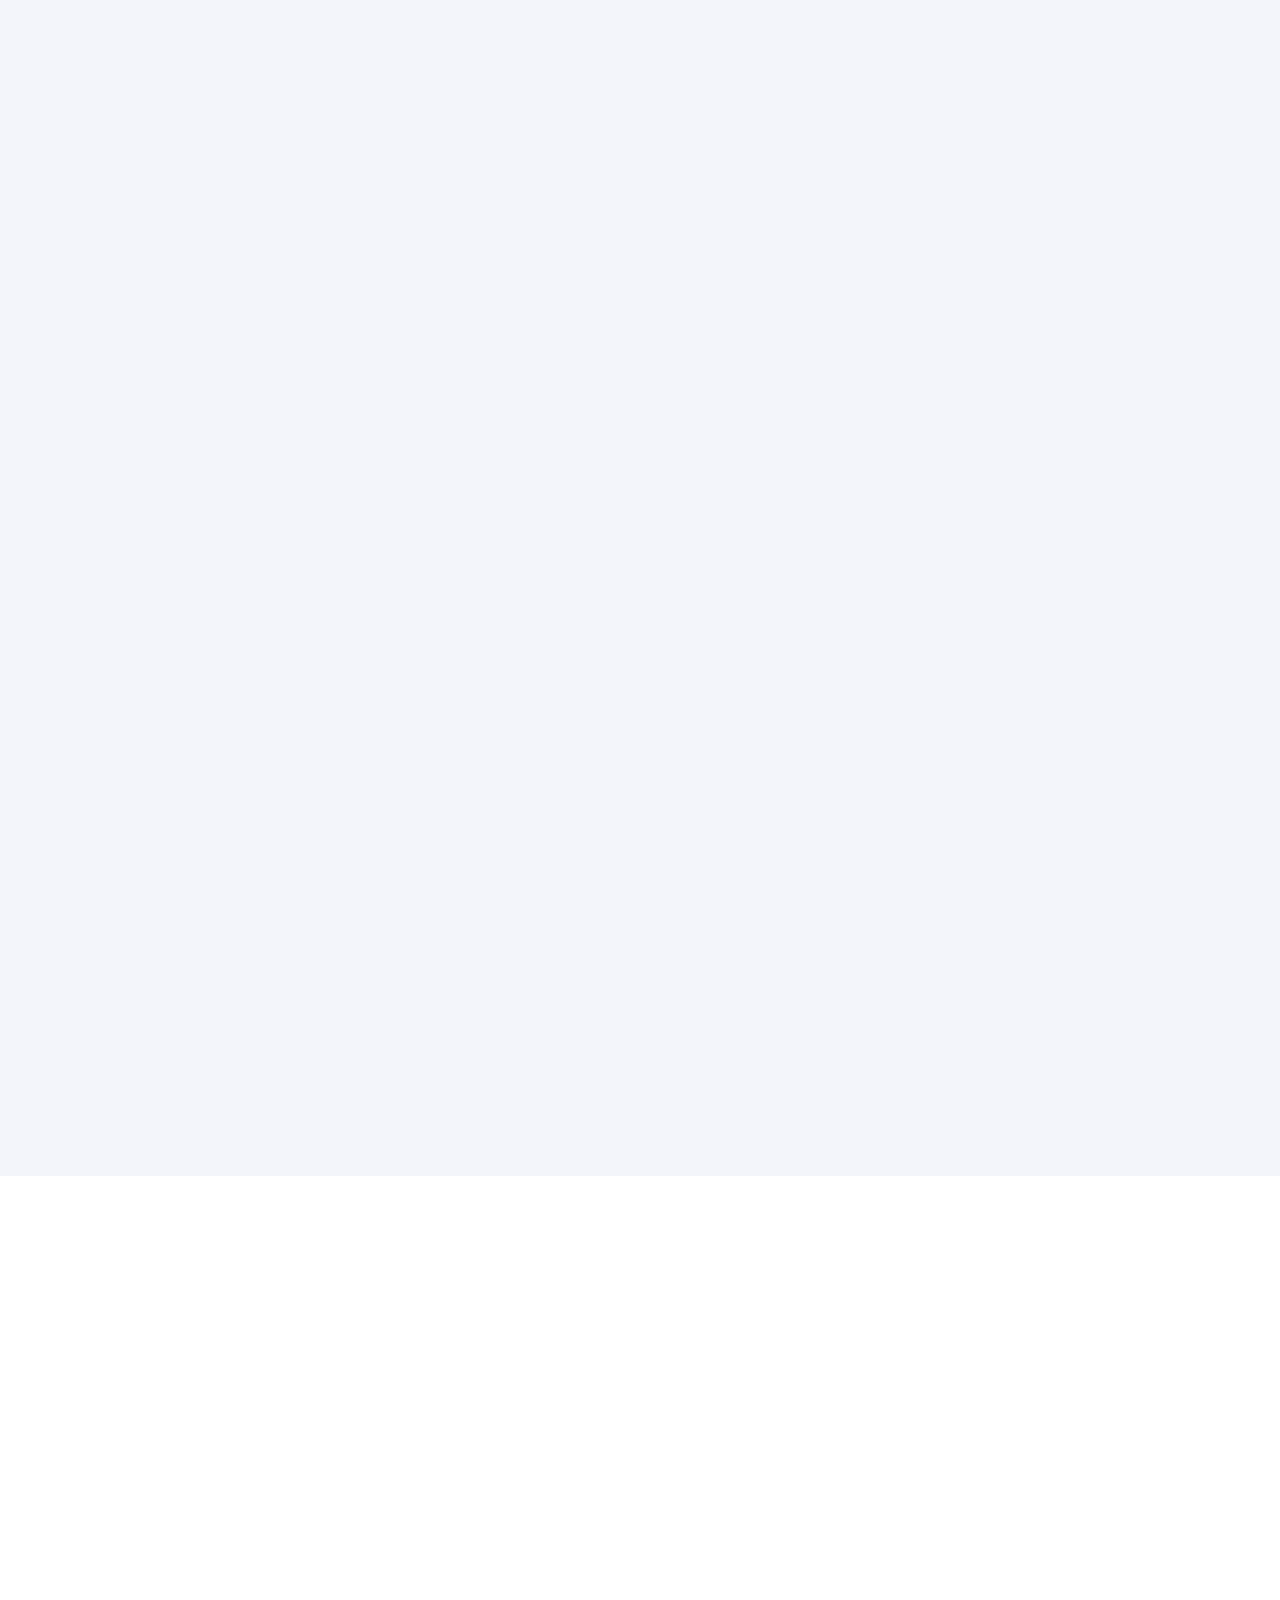
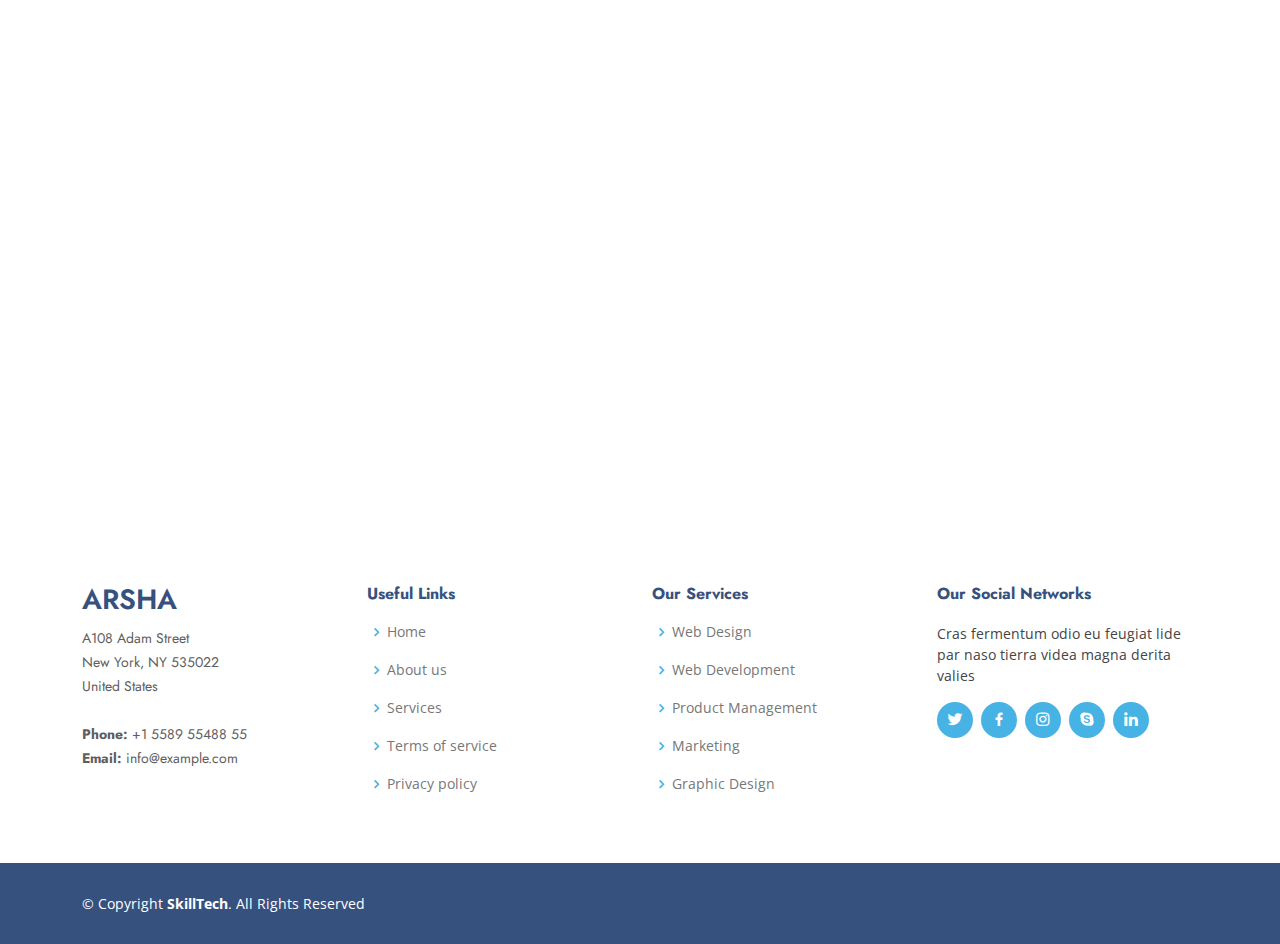
==== commit 909f1117: "alterando pagina principal" ====
--- a/Arsha/index.html
+++ b/Arsha/index.html
@@ -70,8 +70,10 @@
           <h1>O caminho para o sucesso começa aqui</h1>
           <h2>Venha fazer parte desse mundo</h2>
           <div class="d-flex justify-content-center justify-content-lg-start">
-            <a href="#about" class="btn-get-started scrollto">Get Started</a>
-            <a href="https://www.youtube.com/watch?v=jDDaplaOz7Q" class="glightbox btn-watch-video"><i class="bi bi-play-circle"></i><span>Watch Video</span></a>
+            <a href="https://www.youtube.com/watch?v=jDDaplaOz7Q" class="glightbox btn-watch-video">
+              <i class="bi bi-play-circle"></i>
+              <span>Video de Apresentação</span>
+            </a>
           </div>
         </div>
         <div class="col-lg-6 order-1 order-lg-2 hero-img" data-aos="zoom-in" data-aos-delay="200">
@@ -95,12 +97,17 @@
           <div class="col-lg-6">
             <p>
               Nossa plataforma educacional nasceu do desejo de democratizar o acesso ao conhecimento. 
-              Fundada em 2023 por um grupo de educadores e entusiastas da tecnologia, nosso objetivo sempre foi oferecer cursos de alta qualidade para alunos em todo o mundo.    
+              Fundada em 2023 por um grupo de educadores e entusiastas da tecnologia, 
+              nosso objetivo sempre foi oferecer cursos de alta qualidade para alunos em todo o mundo.    
             </p>
             <ul>
-              <li><i class="ri-check-double-line"></i> Nossa plataforma utiliza tecnologias de ponta para fornecer uma experiência de aprendizado envolvente.
+              <li><i class="ri-check-double-line"></i> 
+                Nossa plataforma utiliza tecnologias de ponta para fornecer uma experiência de aprendizado envolvente.
               </li>
-              <li><i class="ri-check-double-line"></i> Oferecemos uma ampla gama de cursos em áreas como Desenvolvimento Web, Ciência de Dados e muito mais. Desde cursos introdutórios até especializações avançadas, nosso catálogo abrange uma variedade de níveis e interesses.</li>
+              <li><i class="ri-check-double-line"></i> 
+                Oferecemos uma ampla gama de cursos em áreas como Desenvolvimento Web, Ciência de Dados e muito mais. 
+                Desde cursos introdutórios até especializações avançadas, nosso catálogo abrange uma variedade grande 
+                de conteudos.</li>
               
             </ul>
           </div>
@@ -125,7 +132,7 @@
           <div class="col-lg-7 d-flex flex-column justify-content-center align-items-stretch  order-2 order-lg-1">
 
             <div class="content">
-              <h3>Uma variedade de cursos <strong></strong></h3>
+              <h3>Uma grande variedade de cursos <strong></strong></h3>
               <p>
                 Cursos desde o nível básico até o nível avançado
               </p>
@@ -180,7 +187,7 @@
                   <a data-bs-toggle="collapse" data-bs-target="#accordion-list-6" class="collapsed"><span>Java</span> <i class="bx bx-chevron-down icon-show"></i><i class="bx bx-chevron-up icon-close"></i></a>
                   <div id="accordion-list-6" class="collapse" data-bs-parent=".accordion-list">
                     <p>
-                      Uma linguagem de programação
+                      Uma potência de bibliotecas de machine learning
                     </p>
                   </div>
                 </li>
@@ -188,7 +195,7 @@
                     <a data-bs-toggle="collapse" data-bs-target="#accordion-list" class="collapsed"><span>C#</span> <i class="bx bx-chevron-down icon-show"></i><i class="bx bx-chevron-up icon-close"></i></a>
                     <div id="accordion-list" class="collapse" data-bs-parent=".accordion-list">
                       <p>
-                        É uma linguagem de programação desenvolvida pela Microsoft que roda no .NET Estrutura.
+                        É uma linguagem de programação desenvolvida pela Microsoft que roda no .NET estruturada.
                       </p>
                     </div>
                   </li>
@@ -273,7 +280,7 @@
                 <li><i class="bx bx-check"></i> Acesso aos cursos basicos de pragramação</li>
                 <li><i class="bx bx-check"></i> Plataforma liberada após o cadastro</li>
                 <li><i class="bx bx-check"></i> Acesse pelo computador, celular ou tablet</li>
-                <li class="na"><i class="bx bx-x"></i> <span>Acesso a todos os curos</span></li>
+                <li class="na"><i class="bx bx-x"></i> <span>Acesso a todos os cursos</span></li>
                 <li class="na"><i class="bx bx-x"></i> <span>Certificado</span></li>
               </ul>
               <a href="#" class="buy-btn">Inscreva-se</a>
@@ -288,7 +295,7 @@
                 <li><i class="bx bx-check"></i> Acesso aos cursos basicos de pragramação</li>
                 <li><i class="bx bx-check"></i> Plataforma liberada após o cadastro</li>
                 <li><i class="bx bx-check"></i> Acesse pelo computador, celular ou tablet.</li>
-                <li><i class="bx bx-check"></i> Acesso a todos os curos</li>
+                <li><i class="bx bx-check"></i> Acesso a todos os cursos</li>
                 <li><i class="bx bx-check"></i> Certificado</li>
               </ul>
               <a href="#" class="buy-btn">Inscreva-se</a>
@@ -298,12 +305,12 @@
           <div class="col-lg-4 mt-4 mt-lg-0" data-aos="fade-up" data-aos-delay="300">
             <div class="box">
               <h3>Assinatura Platinum</h3>
-              <h4><sup>R$</sup>119,00<span>Plano anual</span></h4>
+              <h4><sup>R$</sup>259,00<span>Plano anual</span></h4>
               <ul>
                 <li><i class="bx bx-check"></i> Acesso aos cursos basicos de pragramação</li>
                 <li><i class="bx bx-check"></i> Plataforma liberada após o cadastro</li>
                 <li><i class="bx bx-check"></i> Acesse pelo computador, celular ou tablet.</li>
-                <li><i class="bx bx-check"></i> Acesso a todos os curos</li>
+                <li><i class="bx bx-check"></i> Acesso a todos os cursos</li>
                 <li><i class="bx bx-check"></i> Certificado</li>
               </ul>
               <a href="#" class="buy-btn">Inscreva-se</a>
